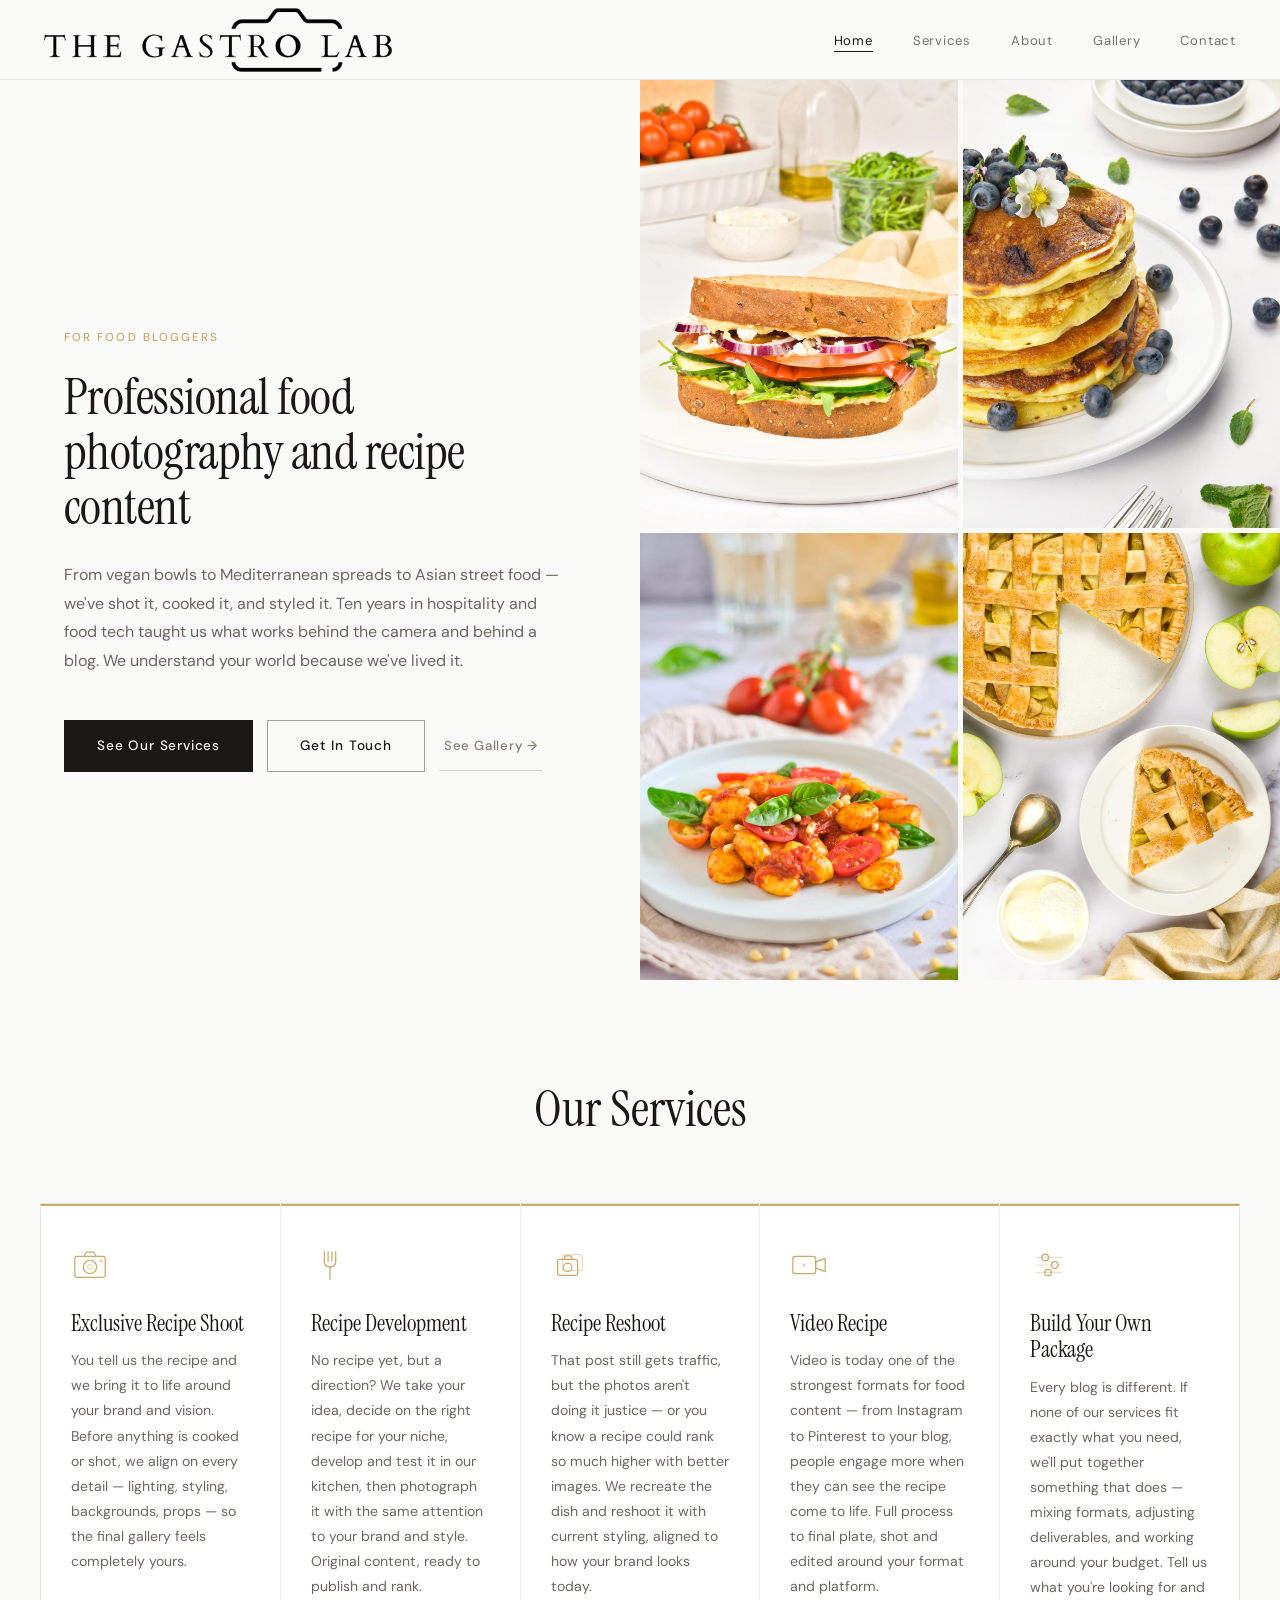
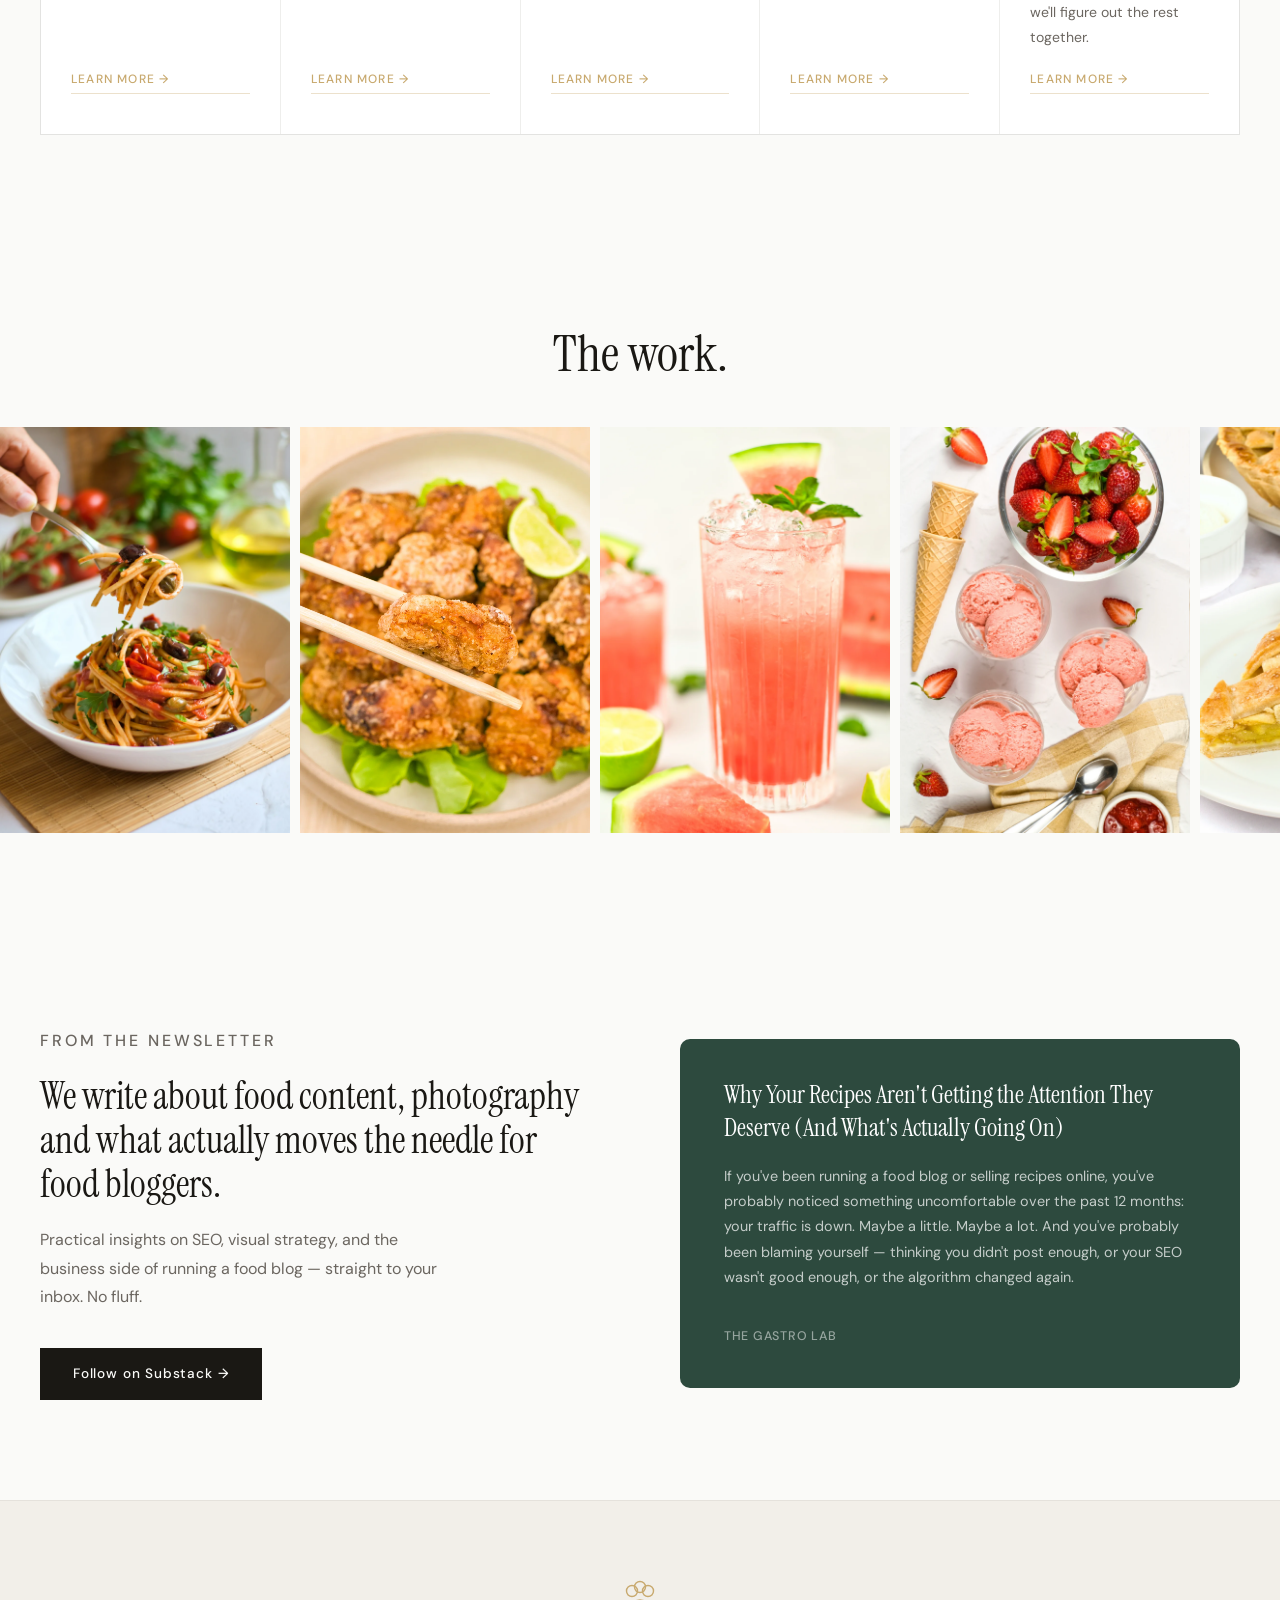
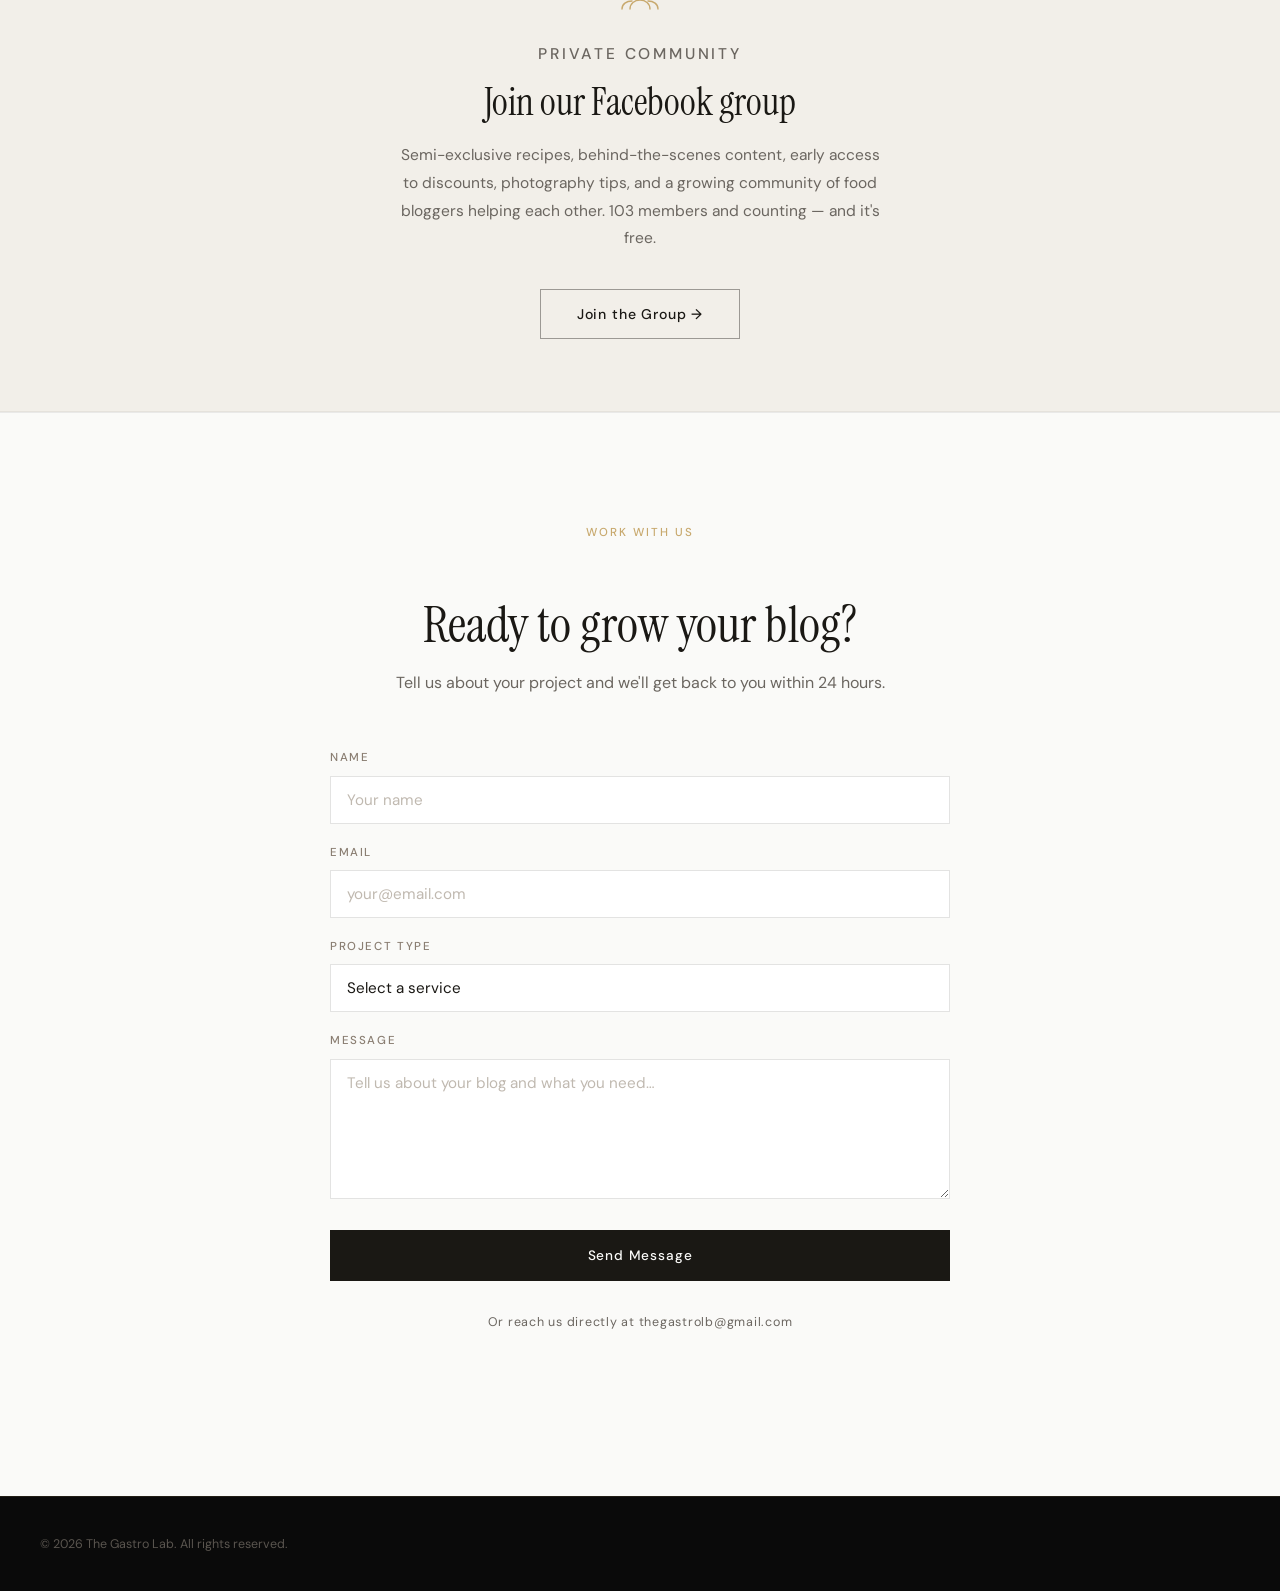
==== index.html @ 2f60ad84 "first deploy" ====
<!DOCTYPE html>
<html lang="en">
<head>
  <meta charset="UTF-8">
  <meta name="viewport" content="width=device-width, initial-scale=1.0">
  <title>The Gastro Lab — Food Photography & Recipe Development for Food Bloggers</title>
  <meta name="description" content="Professional food photography and recipe development studio for food bloggers. We handle the kitchen, the camera, and the content strategy.">
  <link rel="preconnect" href="https://fonts.googleapis.com">
  <link rel="preconnect" href="https://fonts.gstatic.com" crossorigin>
  <link href="https://fonts.googleapis.com/css2?family=Instrument+Serif:ital@0;1&family=DM+Sans:opsz,wght@9..40,300;9..40,400;9..40,500&display=swap" rel="stylesheet">
  <link rel="stylesheet" href="styles.css">
</head>
<body class="page-home">

  <!-- NAV -->
  <nav id="navbar">
    <a href="index.html" class="nav-logo"><img src="images/logo.webp" alt="The Gastro Lab" class="nav-logo-img"></a>
    <ul class="nav-links" id="navLinks">
      <li><a href="index.html" class="active">Home</a></li>
      <li><a href="services.html">Services</a></li>
      <li><a href="about.html">About</a></li>
      <li><a href="gallery.html">Gallery</a></li>
      <li><a href="index.html#contact">Contact</a></li>
    </ul>
    <button class="nav-toggle" id="navToggle" aria-label="Open menu">
      <span></span><span></span><span></span>
    </button>
  </nav>

  <!-- HERO -->
  <section class="hero hero-split">
    <div class="hero-left">
      <div class="hero-left-inner">
        <p class="label hero-label">FOR FOOD BLOGGERS</p>
        <h1 class="hero-headline">Professional food photography and recipe content</h1>
        <p class="hero-subhead">From vegan bowls to Mediterranean spreads to Asian street food — we've shot it, cooked it, and styled it. Ten years in hospitality and food tech taught us what works behind the camera and behind a blog. We understand your world because we've lived it.</p>
        <div class="hero-btns">
          <a href="services.html" class="btn btn-dark">See Our Services</a>
          <a href="#contact" class="btn btn-dark-outline">Get In Touch</a>
          <a href="#portfolioStrip" class="btn btn-text-link">See Gallery →</a>
        </div>
      </div>
    </div>
    <div class="hero-right">
      <div class="hero-img-grid">
        <div class="hero-img-cell" style="--i:0"><img src="images/hero1.webp" alt="Food photography — vegan bowl" loading="eager"></div>
        <div class="hero-img-cell" style="--i:1"><img src="images/hero2.webp" alt="Food photography — Mediterranean spread" loading="eager"></div>
        <div class="hero-img-cell" style="--i:2"><img src="images/hero3.webp" alt="Food photography — Asian street food" loading="eager"></div>
        <div class="hero-img-cell" style="--i:3"><img src="images/hero4.webp" alt="Food photography — recipe content" loading="eager"></div>
      </div>
    </div>
  </section>

  <!-- SERVICES PREVIEW -->
  <section class="services-preview">
    <div class="section-header">
      <h2>Our Services</h2>
    </div>
    <div class="services-grid">

      <!-- Exclusive Recipe Shoot -->
      <div class="svc-card">
        <svg class="svc-icon" viewBox="0 0 40 40" fill="none" xmlns="http://www.w3.org/2000/svg" aria-hidden="true">
          <rect x="4" y="11" width="32" height="22" rx="2.5" stroke="currentColor" stroke-width="1.3"/>
          <circle cx="20" cy="22" r="7" stroke="currentColor" stroke-width="1.3"/>
          <circle cx="20" cy="22" r="2.5" stroke="currentColor" stroke-width="1.1" opacity=".45"/>
          <path d="M13.5 11 L16 6.5 H24 L26.5 11" stroke="currentColor" stroke-width="1.3" stroke-linecap="round" stroke-linejoin="round"/>
          <circle cx="31.5" cy="16" r="1.5" fill="currentColor" opacity=".5"/>
        </svg>
        <h4>Exclusive Recipe Shoot</h4>
        <p>You tell us the recipe and we bring it to life around your brand and vision. Before anything is cooked or shot, we align on every detail — lighting, styling, backgrounds, props — so the final gallery feels completely yours.</p>
        <a href="services.html#exclusive-shoot" class="svc-card-link">Learn More →</a>
      </div>

      <!-- Recipe Development -->
      <div class="svc-card">
        <svg class="svc-icon" viewBox="0 0 40 40" fill="none" xmlns="http://www.w3.org/2000/svg" aria-hidden="true">
          <line x1="20" y1="22" x2="20" y2="35" stroke="currentColor" stroke-width="1.3" stroke-linecap="round"/>
          <line x1="14" y1="6"  x2="14" y2="16" stroke="currentColor" stroke-width="1.3" stroke-linecap="round"/>
          <line x1="18" y1="6"  x2="18" y2="16" stroke="currentColor" stroke-width="1.3" stroke-linecap="round"/>
          <line x1="22" y1="6"  x2="22" y2="16" stroke="currentColor" stroke-width="1.3" stroke-linecap="round"/>
          <line x1="26" y1="6"  x2="26" y2="16" stroke="currentColor" stroke-width="1.3" stroke-linecap="round"/>
          <path d="M14 16 Q14 22 20 22 Q26 22 26 16" stroke="currentColor" stroke-width="1.3" stroke-linecap="round" fill="none"/>
        </svg>
        <h4>Recipe Development</h4>
        <p>No recipe yet, but a direction? We take your idea, decide on the right recipe for your niche, develop and test it in our kitchen, then photograph it with the same attention to your brand and style. Original content, ready to publish and rank.</p>
        <a href="services.html#recipe-development" class="svc-card-link">Learn More →</a>
      </div>

      <!-- Recipe Reshoot -->
      <div class="svc-card">
        <svg class="svc-icon" viewBox="0 0 40 40" fill="none" xmlns="http://www.w3.org/2000/svg" aria-hidden="true">
          <rect x="12" y="9" width="21" height="17" rx="2" stroke="currentColor" stroke-width="1.3" opacity=".38"/>
          <rect x="7"  y="14" width="21" height="17" rx="2" stroke="currentColor" stroke-width="1.3"/>
          <circle cx="17.5" cy="22.5" r="4.5" stroke="currentColor" stroke-width="1.3"/>
          <path d="M13.5 14 L15 10.5 H21 L22.5 14" stroke="currentColor" stroke-width="1.3" stroke-linecap="round" stroke-linejoin="round"/>
        </svg>
        <h4>Recipe Reshoot</h4>
        <p>That post still gets traffic, but the photos aren't doing it justice — or you know a recipe could rank so much higher with better images. We recreate the dish and reshoot it with current styling, aligned to how your brand looks today.</p>
        <a href="services.html#recipe-reshoot" class="svc-card-link">Learn More →</a>
      </div>

      <!-- Video Recipe -->
      <div class="svc-card">
        <svg class="svc-icon" viewBox="0 0 40 40" fill="none" xmlns="http://www.w3.org/2000/svg" aria-hidden="true">
          <rect x="3" y="11" width="24" height="18" rx="2.5" stroke="currentColor" stroke-width="1.3"/>
          <path d="M27 17 L37 13 L37 27 L27 23 Z" stroke="currentColor" stroke-width="1.3" stroke-linecap="round" stroke-linejoin="round"/>
          <path d="M13 18 L13 22 L17.5 20 Z" fill="currentColor" opacity=".45"/>
        </svg>
        <h4>Video Recipe</h4>
        <p>Video is today one of the strongest formats for food content — from Instagram to Pinterest to your blog, people engage more when they can see the recipe come to life. Full process to final plate, shot and edited around your format and platform.</p>
        <a href="services.html#video-recipe" class="svc-card-link">Learn More →</a>
      </div>

      <!-- Build Your Own Package -->
      <div class="svc-card">
        <svg class="svc-icon" viewBox="0 0 40 40" fill="none" xmlns="http://www.w3.org/2000/svg" aria-hidden="true">
          <line x1="7" y1="12" x2="33" y2="12" stroke="currentColor" stroke-width="1.3" stroke-linecap="round" opacity=".35"/>
          <circle cx="16" cy="12" r="3.5" stroke="currentColor" stroke-width="1.3"/>
          <line x1="7" y1="20" x2="33" y2="20" stroke="currentColor" stroke-width="1.3" stroke-linecap="round" opacity=".35"/>
          <circle cx="26" cy="20" r="3.5" stroke="currentColor" stroke-width="1.3"/>
          <line x1="7" y1="28" x2="33" y2="28" stroke="currentColor" stroke-width="1.3" stroke-linecap="round" opacity=".35"/>
          <circle cx="19" cy="28" r="3.5" stroke="currentColor" stroke-width="1.3"/>
        </svg>
        <h4>Build Your Own Package</h4>
        <p>Every blog is different. If none of our services fit exactly what you need, we'll put together something that does — mixing formats, adjusting deliverables, and working around your budget. Tell us what you're looking for and we'll figure out the rest together.</p>
        <a href="services.html#build-your-own" class="svc-card-link">Learn More →</a>
      </div>

    </div>
  </section>

  <!-- PORTFOLIO STRIP -->
  <section class="portfolio-section">
    <div class="section-header">
      <h2>The work.</h2>
    </div>
    <div class="portfolio-strip" id="portfolioStrip">
      <div class="portfolio-item"><img src="images/gallery1.webp"  alt="Food photography" loading="lazy"></div>
      <div class="portfolio-item"><img src="images/gallery2.webp"  alt="Food photography" loading="lazy"></div>
      <div class="portfolio-item"><img src="images/gallery3.webp"  alt="Food photography" loading="lazy"></div>
      <div class="portfolio-item"><img src="images/gallery4.webp"  alt="Food photography" loading="lazy"></div>
      <div class="portfolio-item"><img src="images/gallery5.webp"  alt="Food photography" loading="lazy"></div>
      <div class="portfolio-item"><img src="images/gallery6.webp"  alt="Food photography" loading="lazy"></div>
      <div class="portfolio-item"><img src="images/gallery7.webp"  alt="Food photography" loading="lazy"></div>
      <div class="portfolio-item"><img src="images/gallery8.webp"  alt="Food photography" loading="lazy"></div>
      <div class="portfolio-item"><img src="images/gallery9.webp"  alt="Food photography" loading="lazy"></div>
      <div class="portfolio-item"><img src="images/gallery10.webp" alt="Food photography" loading="lazy"></div>
      <div class="portfolio-item"><img src="images/gallery11.webp" alt="Food photography" loading="lazy"></div>
      <div class="portfolio-item"><img src="images/gallery12.webp" alt="Food photography" loading="lazy"></div>
      <div class="portfolio-item"><img src="images/gallery13.webp" alt="Food photography" loading="lazy"></div>
      <div class="portfolio-item"><img src="images/gallery14.webp" alt="Food photography" loading="lazy"></div>
      <div class="portfolio-item"><img src="images/gallery15.webp" alt="Food photography" loading="lazy"></div>
      <div class="portfolio-item"><img src="images/gallery16.webp" alt="Food photography" loading="lazy"></div>
      <div class="portfolio-item"><img src="images/gallery17.webp" alt="Food photography" loading="lazy"></div>
      <div class="portfolio-item"><img src="images/gallery18.webp" alt="Food photography" loading="lazy"></div>
      <div class="portfolio-item"><img src="images/gallery19.webp" alt="Food photography" loading="lazy"></div>
      <div class="portfolio-item"><img src="images/gallery20.webp" alt="Food photography" loading="lazy"></div>
      <div class="portfolio-item"><img src="images/gallery21.webp" alt="Food photography" loading="lazy"></div>
      <div class="portfolio-item"><img src="images/gallery22.webp" alt="Food photography" loading="lazy"></div>
      <div class="portfolio-item"><img src="images/gallery23.webp" alt="Food photography" loading="lazy"></div>
      <div class="portfolio-item"><img src="images/gallery24.webp" alt="Food photography" loading="lazy"></div>
      <div class="portfolio-item"><img src="images/gallery25.webp" alt="Food photography" loading="lazy"></div>
      <div class="portfolio-item"><img src="images/gallery26.webp" alt="Food photography" loading="lazy"></div>
    </div>
  </section>

  <!-- SUBSTACK -->
  <section class="substack-section">
    <div class="substack-inner">
      <div class="substack-text">
        <p class="label">From The Newsletter</p>
        <h2>We write about food content, photography and what actually moves the needle for food bloggers.</h2>
        <p>Practical insights on SEO, visual strategy, and the business side of running a food blog — straight to your inbox. No fluff.</p>
        <a href="https://substack.com/@thegastrolab" target="_blank" rel="noopener" class="btn btn-dark">Follow on Substack →</a>
      </div>
      <a href="https://substack.com/@thegastrolab" target="_blank" rel="noopener" class="substack-card" aria-label="Read our latest post on Substack">
        <p class="substack-card-title">Why Your Recipes Aren't Getting the Attention They Deserve (And What's Actually Going On)</p>
        <p class="substack-card-excerpt">If you've been running a food blog or selling recipes online, you've probably noticed something uncomfortable over the past 12 months: your traffic is down. Maybe a little. Maybe a lot. And you've probably been blaming yourself — thinking you didn't post enough, or your SEO wasn't good enough, or the algorithm changed again.</p>
        <span class="substack-card-byline">The Gastro Lab</span>
      </a>
    </div>
  </section>

  <!-- COMMUNITY -->
  <section class="community-section">
    <div class="community-inner">
      <div class="community-icon" aria-hidden="true">
        <svg viewBox="0 0 48 48" fill="none" xmlns="http://www.w3.org/2000/svg">
          <circle cx="16" cy="18" r="5.5" stroke="currentColor" stroke-width="1.4"/>
          <circle cx="32" cy="18" r="5.5" stroke="currentColor" stroke-width="1.4"/>
          <circle cx="24" cy="14" r="5.5" stroke="currentColor" stroke-width="1.4"/>
          <path d="M6 36c0-5 4.5-8 10-8" stroke="currentColor" stroke-width="1.4" stroke-linecap="round"/>
          <path d="M42 36c0-5-4.5-8-10-8" stroke="currentColor" stroke-width="1.4" stroke-linecap="round"/>
          <path d="M14 36c0-5.5 4.5-9 10-9s10 3.5 10 9" stroke="currentColor" stroke-width="1.4" stroke-linecap="round"/>
        </svg>
      </div>
      <p class="label">Private Community</p>
      <h2>Join our Facebook group</h2>
      <p>Semi-exclusive recipes, behind-the-scenes content, early access to discounts, photography tips, and a growing community of food bloggers helping each other. 103 members and counting — and it's free.</p>
      <a href="https://www.facebook.com/groups/gastrolb" target="_blank" rel="noopener" class="btn btn-dark-outline community-btn">Join the Group →</a>
    </div>
  </section>

  <!-- CONTACT -->
  <section class="contact-section" id="contact">
    <div class="contact-wrap">
      <p class="label">Work With Us</p>
      <h2>Ready to grow your blog?</h2>
      <p>Tell us about your project and we'll get back to you within 24&nbsp;hours.</p>
      <form class="contact-form" action="https://formspree.io/f/xaqaddej" method="POST">
        <div class="form-row">
          <label for="name">Name</label>
          <input type="text" id="name" name="name" placeholder="Your name" required>
        </div>
        <div class="form-row">
          <label for="email">Email</label>
          <input type="email" id="email" name="email" placeholder="your@email.com" required>
        </div>
        <div class="form-row">
          <label for="project">Project Type</label>
          <select id="project" name="project_type" required>
            <option value="" disabled selected>Select a service</option>
            <option value="exclusive-shoot">Exclusive Recipe Shoot</option>
            <option value="recipe-development">Recipe Development</option>
            <option value="reshoot">Recipe Reshoot</option>
            <option value="video-recipe">Video Recipe</option>
            <option value="build-your-own">Build Your Own Package</option>
          </select>
        </div>
        <div class="form-row">
          <label for="message">Message</label>
          <textarea id="message" name="message" placeholder="Tell us about your blog and what you need…" required></textarea>
        </div>
        <button type="submit" class="btn btn-gold btn-submit">Send Message</button>
      </form>
      <p class="contact-email">Or reach us directly at thegastrolb@gmail.com</p>
    </div>
  </section>

  <!-- FOOTER -->
  <footer>
    <div class="footer-inner">
      <p class="footer-copy">© 2026 The Gastro Lab. All rights reserved.</p>
    </div>
  </footer>

  <script src="main.js"></script>
</body>
</html>
---- styles.css ----
/* ============================================
   THE GASTRO LAB — STYLESHEET
   ============================================ */

/* — VARIABLES — */
:root {
  --bg-primary:   #0a0a0a;
  --bg-secondary: #111111;
  --bg-card:      #161616;
  --bg-card-h:    #1c1c1c;
  --text:         #f5f0e8;
  --text-muted:   #9a9485;
  --text-dim:     #5a554f;
  --gold:         #C8A96E;
  --gold-light:   #d4b87a;
  --gold-glow:    rgba(200,169,110,0.25);
  --border:       rgba(200,169,110,0.12);
  --border-mid:   rgba(200,169,110,0.3);
  --overlay:      rgba(10,10,10,0.62);
  --max-w:        1200px;
  --ease:         0.28s ease;
  --ease-slow:    0.55s ease;
}

/* — RESET — */
*,*::before,*::after { box-sizing: border-box; margin: 0; padding: 0; }
html { scroll-behavior: smooth; font-size: 16px; }
body {
  background: var(--bg-primary);
  color: var(--text);
  font-family: 'DM Sans', sans-serif;
  line-height: 1.6;
  -webkit-font-smoothing: antialiased;
  overflow-x: hidden;
}
img { display: block; max-width: 100%; }
a { color: inherit; text-decoration: none; }
ul { list-style: none; }
button { font-family: inherit; cursor: pointer; border: none; background: none; }

/* — TYPOGRAPHY — */
h1,h2,h3,h4 { font-family: 'Instrument Serif', serif; font-weight: 400; line-height: 1.15; }
h1 { font-size: clamp(2.6rem, 6vw, 5.2rem); }
h2 { font-size: clamp(2rem,   4vw, 3.6rem); }
h3 { font-size: clamp(1.5rem, 2.8vw, 2.2rem); }
h4 { font-size: clamp(1.15rem,1.8vw, 1.45rem); }
p  { color: var(--text-muted); line-height: 1.78; }

.label {
  font-family: 'DM Sans', sans-serif;
  font-size: 0.72rem;
  font-weight: 500;
  letter-spacing: 0.18em;
  text-transform: uppercase;
  color: var(--gold);
}

/* — LAYOUT — */
.container { max-width: var(--max-w); margin: 0 auto; padding: 0 28px; }
section { position: relative; }

/* — NAVIGATION — */
nav {
  position: sticky;
  top: 0;
  z-index: 200;
  padding: 0 44px;
  height: 80px;
  display: flex;
  align-items: center;
  justify-content: space-between;
  background: var(--bg-primary);
  border-bottom: 1px solid var(--border);
  transition: background var(--ease), box-shadow var(--ease);
}
nav.scrolled {
  box-shadow: 0 2px 24px rgba(0,0,0,0.18);
}

/* Light nav on homepage */
body.page-home nav {
  background: #fafaf8;
  border-bottom-color: rgba(26,24,20,0.07);
}
body.page-home nav.scrolled {
  box-shadow: 0 2px 16px rgba(26,24,20,0.07);
}

.nav-logo { z-index: 201; display: flex; align-items: center; }
.nav-logo-img {
  height: 64px;
  width: auto;
  display: block;
  filter: brightness(0) invert(1);
  transition: opacity var(--ease);
}
.nav-logo:hover .nav-logo-img { opacity: 0.75; }

/* Homepage: logo is dark (black) on light background */
body.page-home .nav-logo-img { filter: brightness(0); }

.nav-links {
  display: flex;
  align-items: center;
  gap: 40px;
}
.nav-links a {
  font-size: 0.82rem;
  font-weight: 400;
  letter-spacing: 0.06em;
  color: rgba(245,240,232,0.75);
  transition: color var(--ease);
  position: relative;
}
.nav-links a::after {
  content: '';
  position: absolute;
  bottom: -3px; left: 0;
  width: 0; height: 1px;
  background: var(--gold);
  transition: width var(--ease);
}
.nav-links a:hover,
.nav-links a.active { color: var(--text); }
.nav-links a:hover::after,
.nav-links a.active::after { width: 100%; }

/* Homepage nav links — dark text */
body.page-home .nav-links a          { color: rgba(26,24,20,0.6); }
body.page-home .nav-links a:hover,
body.page-home .nav-links a.active   { color: #1a1814; }
body.page-home .nav-links a::after   { background: #1a1814; }
body.page-home .nav-toggle span      { background: #1a1814; }

.nav-toggle {
  display: none;
  flex-direction: column;
  gap: 5px;
  z-index: 201;
  padding: 4px;
}
.nav-toggle span {
  display: block;
  width: 22px; height: 1.5px;
  background: var(--text);
  transition: var(--ease);
  transform-origin: center;
}
.nav-toggle.open span:nth-child(1) { transform: translateY(6.5px) rotate(45deg); }
.nav-toggle.open span:nth-child(2) { opacity: 0; transform: scaleX(0); }
.nav-toggle.open span:nth-child(3) { transform: translateY(-6.5px) rotate(-45deg); }

/* — BUTTONS — */
.btn {
  display: inline-block;
  padding: 14px 34px;
  font-family: 'DM Sans', sans-serif;
  font-size: 0.85rem;
  font-weight: 500;
  letter-spacing: 0.06em;
  border: 1px solid transparent;
  transition: all var(--ease);
  cursor: pointer;
  white-space: nowrap;
}
.btn-gold {
  background: var(--gold);
  color: var(--bg-primary);
  border-color: var(--gold);
}
.btn-gold:hover {
  background: var(--gold-light);
  border-color: var(--gold-light);
  box-shadow: 0 0 28px var(--gold-glow);
}
.btn-outline {
  background: transparent;
  color: var(--text);
  border-color: rgba(245,240,232,0.35);
}
.btn-outline:hover {
  border-color: var(--gold);
  color: var(--gold);
  box-shadow: 0 0 28px var(--gold-glow);
}

/* — FOOTER — */
footer {
  background: var(--bg-primary);
  border-top: 1px solid var(--border);
  padding: 36px 28px;
}
.footer-inner {
  max-width: var(--max-w);
  margin: 0 auto;
  display: flex;
  align-items: center;
  justify-content: space-between;
  flex-wrap: wrap;
  gap: 12px;
}
.footer-copy { font-size: 0.78rem; color: var(--text-dim); }
.footer-ig {
  font-size: 0.78rem;
  color: var(--text-muted);
  letter-spacing: 0.04em;
  transition: color var(--ease);
}
.footer-ig:hover { color: var(--gold); }

/* — HERO — */
.hero {
  height: 100vh;
  min-height: 620px;
  display: flex;
  align-items: center;
  justify-content: center;
  text-align: center;
  overflow: hidden;
}
.hero--short  { height: 62vh; min-height: 420px; }
.hero--medium { height: 74vh; min-height: 520px; }

.hero-bg {
  position: absolute;
  inset: 0;
  background: #1a1410 center/cover no-repeat;
  z-index: 0;
}
.hero-overlay {
  position: absolute;
  inset: 0;
  background: linear-gradient(
    180deg,
    rgba(10,10,10,0.38) 0%,
    rgba(10,10,10,0.58) 50%,
    rgba(10,10,10,0.82) 100%
  );
  z-index: 1;
}
/* Subtle film grain */
.hero-overlay::after {
  content: '';
  position: absolute;
  inset: 0;
  background-image: url("data:image/svg+xml,%3Csvg viewBox='0 0 256 256' xmlns='http://www.w3.org/2000/svg'%3E%3Cfilter id='n'%3E%3CfeTurbulence type='fractalNoise' baseFrequency='0.9' numOctaves='4' stitchTiles='stitch'/%3E%3C/filter%3E%3Crect width='100%25' height='100%25' filter='url(%23n)' opacity='0.04'/%3E%3C/svg%3E");
  background-size: 200px;
  opacity: 0.35;
  pointer-events: none;
}
.hero-content {
  position: relative;
  z-index: 2;
  max-width: 820px;
  padding: 0 28px;
}
.hero-content .label { margin-bottom: 22px; }
.hero-content h1 { color: var(--text); margin-bottom: 22px; }
.hero-subhead {
  font-size: clamp(1rem, 2.2vw, 1.18rem);
  color: rgba(245,240,232,0.72);
  max-width: 560px;
  margin: 0 auto 44px;
  line-height: 1.72;
}
.hero-btns {
  display: flex;
  gap: 16px;
  justify-content: center;
  flex-wrap: wrap;
}

/* Hero animations */
@keyframes fadeUp {
  from { opacity: 0; transform: translateY(22px); }
  to   { opacity: 1; transform: translateY(0); }
}
.hero-content .label   { animation: fadeUp 0.75s ease both; }
.hero-content h1       { animation: fadeUp 0.75s ease 0.14s both; }
.hero-subhead          { animation: fadeUp 0.75s ease 0.28s both; }
.hero-btns             { animation: fadeUp 0.75s ease 0.42s both; }

/* — HERO SPLIT (homepage) — */
.hero-split {
  display: grid;
  grid-template-columns: 1fr 1fr;
  background: #fafaf8;
  height: 100vh;
  min-height: 660px;
  text-align: left;
  align-items: stretch;
}

/* Override base hero flex centering for split layout */
.hero-split .hero-left {
  display: flex;
  align-items: center;
  padding: 120px 56px 80px 64px;
  position: relative;
}

.hero-left-inner {
  max-width: 500px;
}

.hero-split .hero-label {
  color: var(--gold);
  margin-bottom: 20px;
  animation: fadeUp 0.7s ease both;
}

.hero-split .hero-headline {
  color: #1a1814;
  font-size: clamp(2.2rem, 4vw, 4rem);
  line-height: 1.08;
  letter-spacing: -0.01em;
  margin-bottom: 26px;
  animation: fadeUp 0.7s ease 0.12s both;
}

.hero-split .hero-subhead {
  font-size: clamp(0.875rem, 1.4vw, 1rem);
  color: #6b6660;
  max-width: unset;
  margin: 0 0 44px;
  line-height: 1.8;
  animation: fadeUp 0.7s ease 0.24s both;
}

.hero-split .hero-btns {
  justify-content: flex-start;
  align-items: center;
  gap: 14px;
  animation: fadeUp 0.7s ease 0.36s both;
}

/* Buttons for light hero */
.btn-dark {
  background: #1a1814;
  color: #fafaf8;
  border: 1px solid #1a1814;
  padding: 14px 32px;
  font-family: 'DM Sans', sans-serif;
  font-size: 0.85rem;
  font-weight: 500;
  letter-spacing: 0.06em;
  display: inline-block;
  transition: background var(--ease), border-color var(--ease), box-shadow var(--ease);
  white-space: nowrap;
}
.btn-dark:hover {
  background: #2e2a25;
  border-color: #2e2a25;
  box-shadow: 0 6px 24px rgba(26,24,20,0.18);
}

.btn-dark-outline {
  background: transparent;
  color: #1a1814;
  border: 1px solid rgba(26,24,20,0.4);
  padding: 14px 32px;
  font-family: 'DM Sans', sans-serif;
  font-size: 0.85rem;
  font-weight: 500;
  letter-spacing: 0.06em;
  display: inline-block;
  transition: border-color var(--ease), color var(--ease);
  white-space: nowrap;
}
.btn-dark-outline:hover {
  border-color: #1a1814;
  color: #1a1814;
}

.btn-text-link {
  font-family: 'DM Sans', sans-serif;
  font-size: 0.82rem;
  font-weight: 500;
  letter-spacing: 0.06em;
  color: #8a7e72;
  padding: 14px 4px;
  border-bottom: 1px solid rgba(138,126,114,0.35);
  display: inline-block;
  transition: color var(--ease), border-color var(--ease);
  white-space: nowrap;
}
.btn-text-link:hover {
  color: #1a1814;
  border-color: #1a1814;
}

/* Image grid — right side */
.hero-right {
  position: relative;
  overflow: hidden;
  height: 100%;
}

.hero-img-grid {
  display: grid;
  grid-template-columns: 1fr 1fr;
  grid-template-rows: 1fr 1fr;
  gap: 5px;
  height: 100%;
  width: 100%;
  background: #fafaf8;
}

.hero-img-cell {
  overflow: hidden;
  background: #ede9e3;
  animation: heroImgIn 0.9s ease calc(0.1s + var(--i) * 0.1s) both;
}

.hero-img-cell img {
  width: 100%;
  height: 100%;
  object-fit: cover;
  transition: transform 0.8s cubic-bezier(0.25, 0.46, 0.45, 0.94);
  display: block;
}
.hero-img-cell:hover img { transform: scale(1.04); }

@keyframes heroImgIn {
  from { opacity: 0; transform: scale(1.04); }
  to   { opacity: 1; transform: scale(1); }
}

/* Nav on light hero — keep text readable */

/* — SECTION HEADER — */
.section-header {
  text-align: center;
  margin-bottom: 64px;
}
.section-header .label { margin-bottom: 14px; }
.section-header h2 { color: var(--text); }

/* — SERVICES PREVIEW (index) — */
.services-preview {
  padding: 100px 28px;
  background: var(--bg-secondary);
}
.services-grid {
  max-width: var(--max-w);
  margin: 0 auto;
  display: grid;
  grid-template-columns: repeat(4, 1fr);
  gap: 1px;
  background: var(--border);
  border: 1px solid var(--border);
}
.svc-card {
  background: var(--bg-card);
  padding: 40px 30px;
  border-top: 2px solid var(--gold);
  display: flex;
  flex-direction: column;
  transition: background var(--ease), box-shadow var(--ease);
}
.svc-card:hover {
  background: var(--bg-card-h);
  box-shadow: inset 0 0 40px rgba(200,169,110,0.04), 0 0 40px rgba(200,169,110,0.06);
}
.svc-icon { width: 38px; height: 38px; color: var(--gold); margin-bottom: 26px; flex-shrink: 0; }
.svc-card h4 { color: var(--text); margin-bottom: 12px; }
.svc-card p  { font-size: 0.88rem; flex-grow: 1; margin-bottom: 20px; }
.svc-card-link {
  display: inline-block;
  font-size: 0.75rem;
  font-weight: 500;
  letter-spacing: 0.1em;
  text-transform: uppercase;
  color: var(--gold);
  border-bottom: 1px solid rgba(200,169,110,0.35);
  padding-bottom: 3px;
  margin-top: auto;
  transition: border-color var(--ease), letter-spacing var(--ease);
}
.svc-card-link:hover {
  border-color: var(--gold);
  letter-spacing: 0.16em;
}
body.page-home .svc-card-link { color: var(--gold); border-bottom-color: rgba(200,169,110,0.35); }
.svc-price {
  font-size: 0.72rem;
  font-weight: 600;
  letter-spacing: 0.12em;
  text-transform: uppercase;
  color: var(--gold);
  border-top: 1px solid var(--border);
  padding-top: 20px;
  margin-top: auto;
}

/* — PORTFOLIO STRIP — */
.portfolio-section {
  padding: 90px 0;
  background: var(--bg-primary);
}
.portfolio-section .section-header { padding: 0 28px; margin-bottom: 44px; }
.portfolio-strip {
  display: flex;
  gap: 10px;
  overflow-x: auto;
  scroll-snap-type: x mandatory;
  scrollbar-width: none;
  -ms-overflow-style: none;
  padding: 0 28px 4px;
  cursor: grab;
  touch-action: pan-x;
  -webkit-overflow-scrolling: touch;
}
.portfolio-strip::-webkit-scrollbar { display: none; }
.portfolio-strip.dragging { cursor: grabbing; user-select: none; }
.portfolio-item {
  flex: 0 0 auto;
  width: 290px;
  height: 406px;
  scroll-snap-align: start;
  overflow: hidden;
  background: var(--bg-card);
}
.portfolio-item img {
  width: 100%; height: 100%;
  object-fit: cover;
  transition: transform var(--ease-slow);
}
.portfolio-item:hover img { transform: scale(1.05); }

/* — BLOG / SUBSTACK SECTION — */
.blog-section {
  padding: 100px 28px;
  background: var(--bg-secondary);
}
.blog-grid {
  max-width: var(--max-w);
  margin: 0 auto;
  display: grid;
  grid-template-columns: repeat(3,1fr);
  gap: 24px;
}
.blog-card {
  background: var(--bg-card);
  border: 1px solid var(--border);
  overflow: hidden;
  transition: border-color var(--ease), box-shadow var(--ease), transform var(--ease);
}
.blog-card:hover {
  border-color: var(--border-mid);
  box-shadow: 0 12px 40px rgba(0,0,0,0.4);
  transform: translateY(-5px);
}
.blog-img {
  height: 210px;
  overflow: hidden;
  background: var(--bg-card);
}
.blog-img img { width: 100%; height: 100%; object-fit: cover; transition: transform var(--ease-slow); }
.blog-card:hover .blog-img img { transform: scale(1.05); }
.blog-body { padding: 26px; }
.blog-body .label { margin-bottom: 10px; }
.blog-body h4 { color: var(--text); margin-bottom: 12px; line-height: 1.4; }
.blog-body p  { font-size: 0.875rem; margin-bottom: 22px; }
.read-more {
  font-size: 0.82rem;
  font-weight: 500;
  color: var(--gold);
  letter-spacing: 0.04em;
  transition: letter-spacing var(--ease);
}
.read-more:hover { letter-spacing: 0.1em; }

/* — CONTACT SECTION — */
.contact-section {
  padding: 110px 28px;
  background: var(--bg-primary);
  border-top: 1px solid var(--border);
}
.contact-wrap {
  max-width: 620px;
  margin: 0 auto;
  text-align: center;
}
.contact-wrap h2  { color: var(--text); margin-bottom: 14px; }
.contact-wrap > p { margin-bottom: 52px; }
.contact-form { text-align: left; }
.form-row { margin-bottom: 20px; }
.form-row label {
  display: block;
  font-size: 0.72rem;
  font-weight: 500;
  letter-spacing: 0.14em;
  text-transform: uppercase;
  color: var(--text-muted);
  margin-bottom: 8px;
}
.form-row input,
.form-row select,
.form-row textarea {
  width: 100%;
  background: var(--bg-card);
  border: 1px solid var(--border);
  color: var(--text);
  font-family: 'DM Sans', sans-serif;
  font-size: 0.95rem;
  padding: 13px 16px;
  outline: none;
  -webkit-appearance: none;
  transition: border-color var(--ease), box-shadow var(--ease);
}
.form-row input::placeholder,
.form-row textarea::placeholder { color: var(--text-dim); }
.form-row input:focus,
.form-row select:focus,
.form-row textarea:focus {
  border-color: var(--gold);
  box-shadow: 0 0 0 3px var(--gold-glow);
}
.form-row select {
  cursor: pointer;
  background-image: url("data:image/svg+xml,%3Csvg xmlns='http://www.w3.org/2000/svg' width='12' height='7' viewBox='0 0 12 7'%3E%3Cpath d='M1 1l5 5 5-5' stroke='%23C8A96E' stroke-width='1.5' fill='none' stroke-linecap='round' stroke-linejoin='round'/%3E%3C/svg%3E");
  background-repeat: no-repeat;
  background-position: right 16px center;
  padding-right: 44px;
}
.form-row select option { background: var(--bg-card); }
.form-row textarea { resize: vertical; min-height: 140px; }
.btn-submit { width: 100%; padding: 16px; margin-top: 4px; }
.contact-email {
  margin-top: 30px;
  font-size: 0.78rem;
  color: var(--text-dim);
  letter-spacing: 0.06em;
}

/* — ABOUT INTRO — */
.about-intro {
  padding: 110px 28px;
  background: var(--bg-primary);
}
.about-grid {
  max-width: var(--max-w);
  margin: 0 auto;
  display: grid;
  grid-template-columns: 1fr 1fr;
  gap: 88px;
  align-items: center;
}
.about-img-wrap { position: relative; }
.about-img-wrap img { width: 100%; aspect-ratio: 3/4; object-fit: cover; }
.about-img-wrap::after {
  content: '';
  position: absolute;
  bottom: -18px; right: -18px;
  width: 70%; height: 70%;
  border: 1px solid var(--border);
  z-index: -1;
  pointer-events: none;
}
.about-text .label { margin-bottom: 14px; }
.about-text h3  { color: var(--text); margin-bottom: 24px; }
.about-text p   { font-size: 1.04rem; line-height: 1.82; }

/* — EXPERIENCE SECTION (about) — */
.experience-section {
  padding: 100px 28px;
  background: var(--bg-secondary);
}
.exp-grid {
  max-width: var(--max-w);
  margin: 0 auto;
  display: grid;
  grid-template-columns: repeat(3,1fr);
  gap: 32px;
}
.exp-item {
  padding: 44px 36px;
  border: 1px solid var(--border);
  transition: border-color var(--ease), box-shadow var(--ease);
}
.exp-item:hover {
  border-color: var(--border-mid);
  box-shadow: 0 0 40px rgba(200,169,110,0.06);
}
.exp-num {
  font-family: 'Instrument Serif', serif;
  font-size: 3.2rem;
  color: var(--gold);
  opacity: 0.75;
  line-height: 1;
  margin-bottom: 18px;
}
.exp-item h4 { color: var(--text); margin-bottom: 12px; }

/* — SERVICES PAGE: service sections — */
.service-section {
  padding: 100px 0;
  border-bottom: 1px solid var(--border);
  background: var(--bg-primary);
}
.service-section:nth-child(even) { background: var(--bg-secondary); }
.service-layout {
  max-width: var(--max-w);
  margin: 0 auto;
  padding: 0 28px;
  display: grid;
  grid-template-columns: 1fr 1fr;
  gap: 88px;
  align-items: center;
}
.service-layout--rev .svc-img  { order: 2; }
.service-layout--rev .svc-text { order: 1; }

.svc-img {
  overflow: hidden;
  background: var(--bg-card);
}
.svc-img img {
  width: 100%;
  aspect-ratio: 4/5;
  object-fit: cover;
  transition: transform var(--ease-slow);
}
.svc-img:hover img { transform: scale(1.03); }

.svc-badge {
  display: inline-block;
  font-size: 0.68rem;
  font-weight: 600;
  letter-spacing: 0.16em;
  text-transform: uppercase;
  color: var(--bg-primary);
  background: var(--gold);
  padding: 5px 12px;
  margin-bottom: 16px;
}
.svc-text .label { margin-bottom: 8px; }
.svc-text h3  { color: var(--text); margin-bottom: 22px; }
.svc-text > p { font-size: 1.04rem; line-height: 1.82; margin-bottom: 36px; }
.svc-includes-label {
  font-size: 0.72rem;
  font-weight: 500;
  letter-spacing: 0.14em;
  text-transform: uppercase;
  color: var(--text-muted);
  margin-bottom: 12px;
}
body.page-services .svc-includes-label { color: #8a7e72; }
.svc-includes { margin-bottom: 36px; }
.svc-includes li {
  font-size: 0.875rem;
  color: var(--text-muted);
  padding: 9px 0;
  border-bottom: 1px solid rgba(200,169,110,0.07);
  display: flex;
  align-items: center;
  gap: 12px;
}
.svc-includes li::before {
  content: '';
  width: 18px; height: 1px;
  background: var(--gold);
  flex-shrink: 0;
}
.svc-price-tag {
  font-size: 0.82rem;
  font-weight: 600;
  letter-spacing: 0.14em;
  text-transform: uppercase;
  color: var(--gold);
  padding: 20px 0;
  border-top: 1px solid var(--border);
  border-bottom: 1px solid var(--border);
}

/* ============================================
   SERVICES PAGE LIGHT THEME (body.page-services)
   ============================================ */
body.page-services { background: #fafaf8; }

body.page-services .svc-intro-section,
body.page-services .service-section,
body.page-services .how-section { background: #fafaf8; }

body.page-services .service-section:nth-child(even) { background: #f2efe9; }

/* Intro text */
body.page-services .svc-intro-lead  { color: #1a1814; }
body.page-services .svc-intro-sub   { color: #6b6660; }

/* Service layout text */
body.page-services .svc-text .label { color: var(--gold); }
body.page-services .svc-text h3     { color: #1a1814; }
body.page-services .svc-text > p    { color: #6b6660; }
body.page-services .svc-includes li { color: #6b6660; border-bottom-color: rgba(26,24,20,0.06); }
body.page-services .svc-includes li::before { background: var(--gold); }
body.page-services .svc-best-for    { color: #6b6660; }
body.page-services .svc-best-for strong { color: #1a1814; }
body.page-services .svc-badge       { background: var(--gold); color: #1a1814; }

/* How it works */
body.page-services .section-header h2  { color: #1a1814; }
body.page-services .section-header .label { color: var(--gold); }
body.page-services .how-grid           { background: rgba(26,24,20,0.05); border-color: rgba(26,24,20,0.05); }
body.page-services .how-step           { background: #ffffff; }
body.page-services .how-num            { color: var(--gold); opacity: 0.5; }
body.page-services .how-step h4        { color: #1a1814; }
body.page-services .how-step p         { color: #6b6660; }

/* CTA - keep dark for contrast */
body.page-services .cta-section { background: #1a1814; border-top-color: transparent; }
body.page-services .cta-section .label { color: var(--gold); }
body.page-services .cta-section h2  { color: #fafaf8; }
body.page-services .cta-body        { color: rgba(250,250,248,0.65); margin-bottom: 44px; }
.cta-btns { display: flex; gap: 16px; justify-content: center; flex-wrap: wrap; }
.cta-body { font-size: 1.05rem; line-height: 1.75; max-width: 480px; margin: 0 auto 44px; }

/* — SERVICES PAGE INTRO — */
.svc-intro-section {
  padding: 56px 28px 48px;
  background: var(--bg-primary);
  border-bottom: 1px solid var(--border);
}
.svc-intro-inner {
  max-width: 760px;
  margin: 0 auto;
  text-align: center;
}
.svc-intro-lead {
  font-family: 'Instrument Serif', serif;
  font-size: clamp(1.25rem, 2.2vw, 1.7rem);
  color: var(--text);
  line-height: 1.5;
  margin-bottom: 20px;
}
.svc-intro-sub {
  font-size: 1rem;
  color: var(--text-muted);
  line-height: 1.75;
}

/* Best for line */
.svc-best-for {
  font-size: 0.875rem;
  color: var(--text-muted);
  border-left: 2px solid var(--gold);
  padding-left: 14px;
  margin-bottom: 32px;
  line-height: 1.6;
}
.svc-best-for strong { color: var(--text); font-weight: 500; }

/* Remove price tags on services page */
.svc-price-tag { display: none; }

/* — HOW IT WORKS — */
.how-section {
  padding: 100px 28px;
  background: var(--bg-secondary);
}
.how-grid {
  max-width: var(--max-w);
  margin: 60px auto 0;
  display: grid;
  grid-template-columns: repeat(4,1fr);
  gap: 1px;
  background: var(--border);
  border: 1px solid var(--border);
}
.how-step {
  background: var(--bg-card);
  padding: 44px 32px;
}
.how-num {
  font-family: 'Instrument Serif', serif;
  font-size: 4.5rem;
  color: var(--gold);
  opacity: 0.22;
  line-height: 1;
  margin-bottom: 24px;
}
.how-step h4 { color: var(--text); font-size: 1.1rem; margin-bottom: 12px; }
.how-step p  { font-size: 0.875rem; }

/* — CTA SECTION — */
.cta-section {
  padding: 130px 28px;
  background: var(--bg-primary);
  border-top: 1px solid var(--border);
  text-align: center;
}
.cta-section h2 { color: var(--text); margin-bottom: 44px; }

/* — SUBSTACK SECTION — */
.substack-section {
  padding: 100px 28px;
  background: #fafaf8;
}
.substack-inner {
  max-width: var(--max-w);
  margin: 0 auto;
  display: grid;
  grid-template-columns: 1fr 1fr;
  gap: 80px;
  align-items: center;
}
.substack-text .label { margin-bottom: 18px; }
.substack-text h2 {
  color: #1a1814;
  font-size: clamp(1.7rem, 3vw, 2.8rem);
  margin-bottom: 20px;
  line-height: 1.15;
}
.substack-text > p {
  color: #6b6660;
  font-size: 1rem;
  margin-bottom: 36px;
  max-width: 400px;
}

/* Substack post card — matches the dark green aesthetic */
.substack-card {
  display: block;
  background: #2d4a3e;
  border-radius: 10px;
  padding: 40px 44px;
  text-decoration: none;
  transition: transform 0.28s ease, box-shadow 0.28s ease;
}
.substack-card:hover {
  transform: translateY(-4px);
  box-shadow: 0 20px 60px rgba(45,74,62,0.22);
}
.substack-card-title {
  font-family: 'Instrument Serif', serif;
  font-size: clamp(1.2rem, 2vw, 1.55rem);
  color: #ffffff;
  line-height: 1.3;
  margin-bottom: 20px;
}
.substack-card-excerpt {
  font-size: 0.9rem;
  color: rgba(255,255,255,0.72);
  line-height: 1.75;
  margin-bottom: 32px;
}
.substack-card-byline {
  font-size: 0.78rem;
  font-weight: 500;
  letter-spacing: 0.06em;
  color: rgba(255,255,255,0.5);
  text-transform: uppercase;
}

/* — COMMUNITY SECTION — */
.community-section {
  padding: 72px 28px;
  background: #f2efe9;
  border-top: 1px solid rgba(26,24,20,0.06);
  border-bottom: 1px solid rgba(26,24,20,0.06);
  text-align: center;
}
.community-inner {
  max-width: 580px;
  margin: 0 auto;
  display: flex;
  flex-direction: column;
  align-items: center;
  gap: 0;
}
.community-icon {
  width: 48px;
  height: 48px;
  color: var(--gold);
  margin-bottom: 20px;
}
.community-section .label { margin-bottom: 12px; }
.community-section h2 {
  color: #1a1814;
  font-size: clamp(1.6rem, 3vw, 2.4rem);
  margin-bottom: 18px;
}
.community-section p {
  color: #6b6660;
  font-size: 0.97rem;
  line-height: 1.78;
  max-width: 480px;
  margin-bottom: 36px;
}
.community-btn {
  font-size: 0.88rem;
  padding: 13px 36px;
}

/* ============================================
   HOMEPAGE LIGHT THEME  (body.page-home)
   ============================================ */

body.page-home .services-preview,
body.page-home .portfolio-section,
body.page-home .blog-section { background: #fafaf8; }

body.page-home .contact-section {
  background: #fafaf8;
  border-top-color: rgba(26,24,20,0.07);
}

/* Section headers */
body.page-home .section-header h2    { color: #1a1814; }
body.page-home .section-header .label { color: var(--gold); }

/* Services — 5 columns, white cards */
body.page-home .services-grid {
  grid-template-columns: repeat(5, 1fr);
  background: rgba(26,24,20,0.05);
  border-color: rgba(26,24,20,0.05);
}
body.page-home .svc-card {
  background: #ffffff;
  border-top: 2px solid var(--gold);
}
body.page-home .svc-card:hover {
  background: #faf7f2;
  box-shadow: 0 10px 40px rgba(26,24,20,0.06);
}
body.page-home .svc-card h4  { color: #1a1814; }
body.page-home .svc-card p   { color: #6b6660; }
body.page-home .svc-icon     { color: var(--gold); }
body.page-home .svc-price    { display: none; }

/* Portfolio strip */
body.page-home .portfolio-section .section-header h2 { color: #1a1814; }
body.page-home .portfolio-item { background: #e8e4df; }

/* Blog cards */
body.page-home .blog-card {
  background: #ffffff;
  border-color: rgba(26,24,20,0.06);
}
body.page-home .blog-card:hover {
  border-color: rgba(26,24,20,0.14);
  box-shadow: 0 8px 32px rgba(26,24,20,0.07);
}
body.page-home .blog-img         { background: #ede9e3; }
body.page-home .blog-body h4     { color: #1a1814; }
body.page-home .blog-body p      { color: #6b6660; }
body.page-home .blog-body .label { color: var(--gold); }

/* Contact form */
body.page-home .contact-wrap h2   { color: #1a1814; }
body.page-home .contact-wrap > p  { color: #6b6660; }
body.page-home .contact-section .label { color: var(--gold); }
body.page-home .form-row label    { color: #8a7e72; }
body.page-home .form-row input,
body.page-home .form-row select,
body.page-home .form-row textarea {
  background: #ffffff;
  border-color: rgba(26,24,20,0.12);
  color: #1a1814;
}
body.page-home .form-row input::placeholder,
body.page-home .form-row textarea::placeholder { color: #c0b9b0; }
body.page-home .form-row select option { background: #ffffff; color: #1a1814; }
body.page-home .form-row input:focus,
body.page-home .form-row select:focus,
body.page-home .form-row textarea:focus {
  border-color: var(--gold);
  box-shadow: 0 0 0 3px rgba(200,169,110,0.13);
}
body.page-home .btn-submit {
  background: #1a1814;
  color: #fafaf8;
  border-color: #1a1814;
}
body.page-home .btn-submit:hover {
  background: #2e2a25;
  border-color: #2e2a25;
  box-shadow: 0 4px 20px rgba(26,24,20,0.18);
}
body.page-home .contact-email { color: #aaa49c; }

/* — RESPONSIVE — */
@media (max-width: 1100px) {
  .hero-split .hero-left { padding: 120px 40px 80px 44px; }
}

@media (max-width: 1024px) {
  .services-grid { grid-template-columns: repeat(2,1fr); }
  .how-grid      { grid-template-columns: repeat(2,1fr); }
  .service-layout,
  .about-grid    { gap: 52px; }
  body.page-home .services-grid { grid-template-columns: repeat(3, 1fr); }
}

@media (max-width: 768px) {
  nav { padding: 0 24px; height: 68px; }

  .nav-toggle { display: flex; }
  .nav-links {
    display: none;
    position: fixed;
    inset: 0;
    background: rgba(10,10,10,0.97);
    flex-direction: column;
    align-items: center;
    justify-content: center;
    gap: 44px;
    z-index: 200;
  }
  .nav-links.open { display: flex; }
  .nav-links a { font-size: 1.35rem; }

  body.page-home .services-grid { grid-template-columns: repeat(2, 1fr); }

  /* Hero split stacks on mobile */
  .hero-split {
    grid-template-columns: 1fr;
    grid-template-rows: auto auto;
    height: auto;
    min-height: unset;
  }
  .hero-split .hero-left {
    padding: 110px 28px 52px;
    order: 1;
  }
  .hero-left-inner { max-width: 100%; }
  .hero-right {
    order: 2;
    height: 70vw;
    min-height: 320px;
  }
  .hero-split .hero-btns { gap: 12px; }

  .services-grid    { grid-template-columns: 1fr; }
  .blog-grid        { grid-template-columns: 1fr; }
  .exp-grid         { grid-template-columns: 1fr; }
  .about-grid       { grid-template-columns: 1fr; gap: 44px; }
  .about-img-wrap::after { display: none; }

  .service-layout {
    grid-template-columns: 1fr;
    gap: 40px;
    padding: 0 20px;
  }
  .service-layout--rev .svc-img  { order: unset; }
  .service-layout--rev .svc-text { order: unset; }

  .how-grid { grid-template-columns: 1fr; }

  .footer-inner { flex-direction: column; text-align: center; }
  .portfolio-item { width: 240px; height: 336px; }

  .substack-inner { grid-template-columns: 1fr; gap: 44px; }
  .substack-card { padding: 32px; }

  .services-preview,
  .portfolio-section,
  .substack-section,
  .contact-section,
  .about-intro,
  .experience-section,
  .service-section,
  .how-section,
  .cta-section { padding-top: 64px; padding-bottom: 64px; }
}

@media (max-width: 480px) {
  body.page-home .services-grid { grid-template-columns: 1fr; }
  .hero-btns { flex-direction: column; align-items: flex-start; }
  .hero-split .hero-btns { align-items: flex-start; }
  .btn { width: 100%; text-align: center; }
  .btn-dark, .btn-dark-outline { width: 100%; text-align: center; }
  .btn-text-link { width: auto; }
}
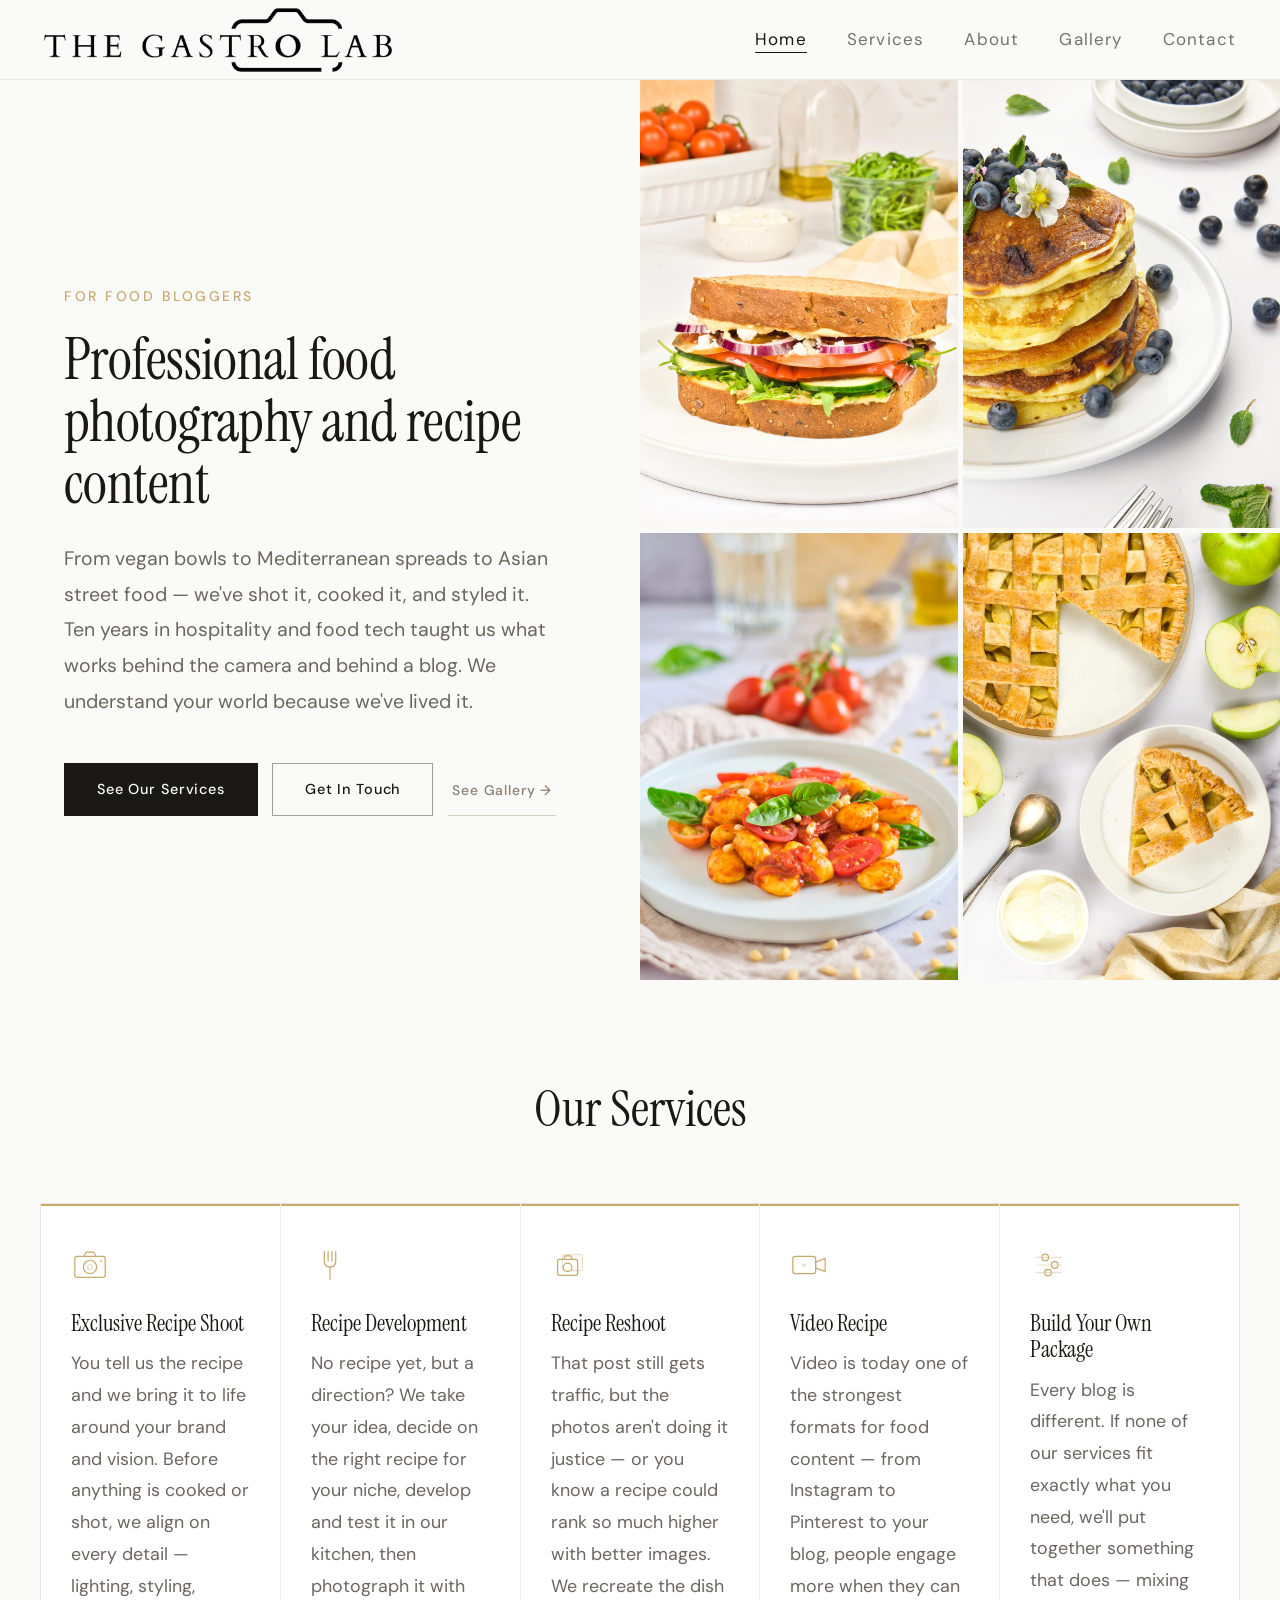
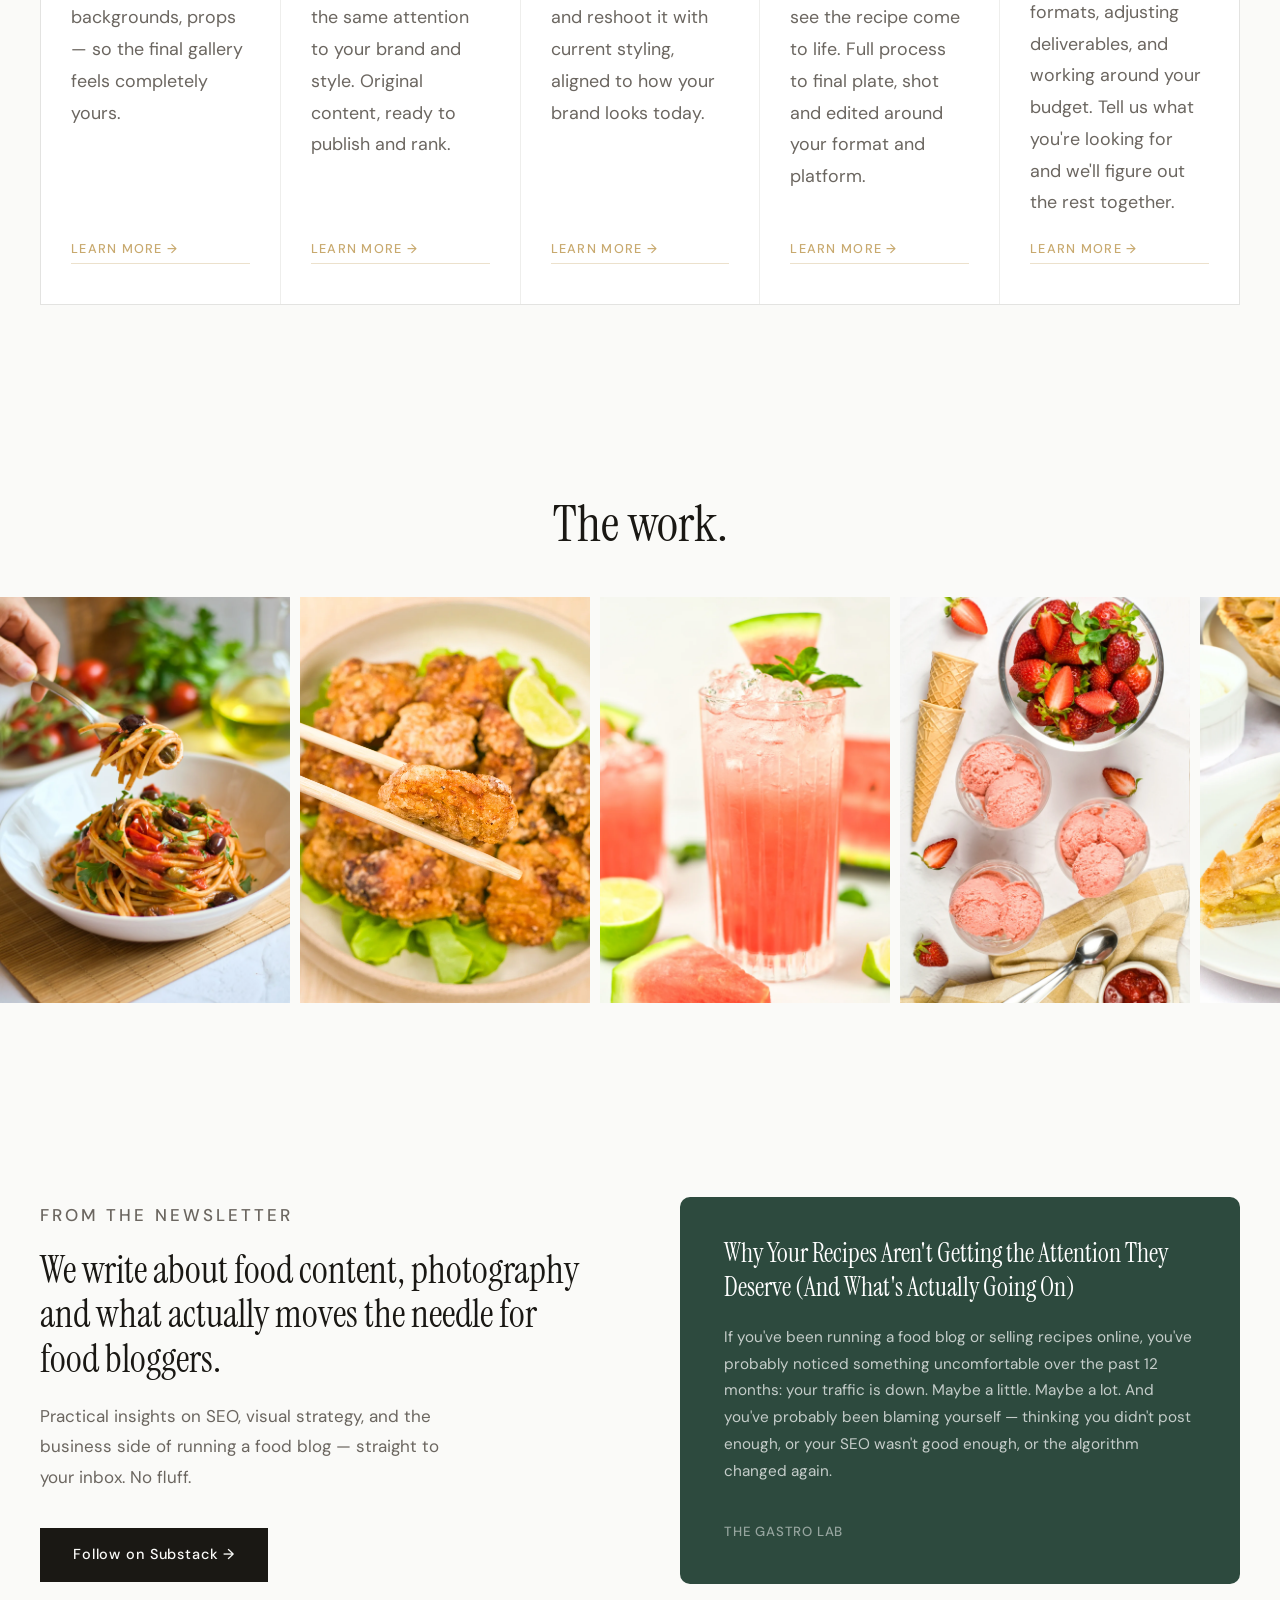
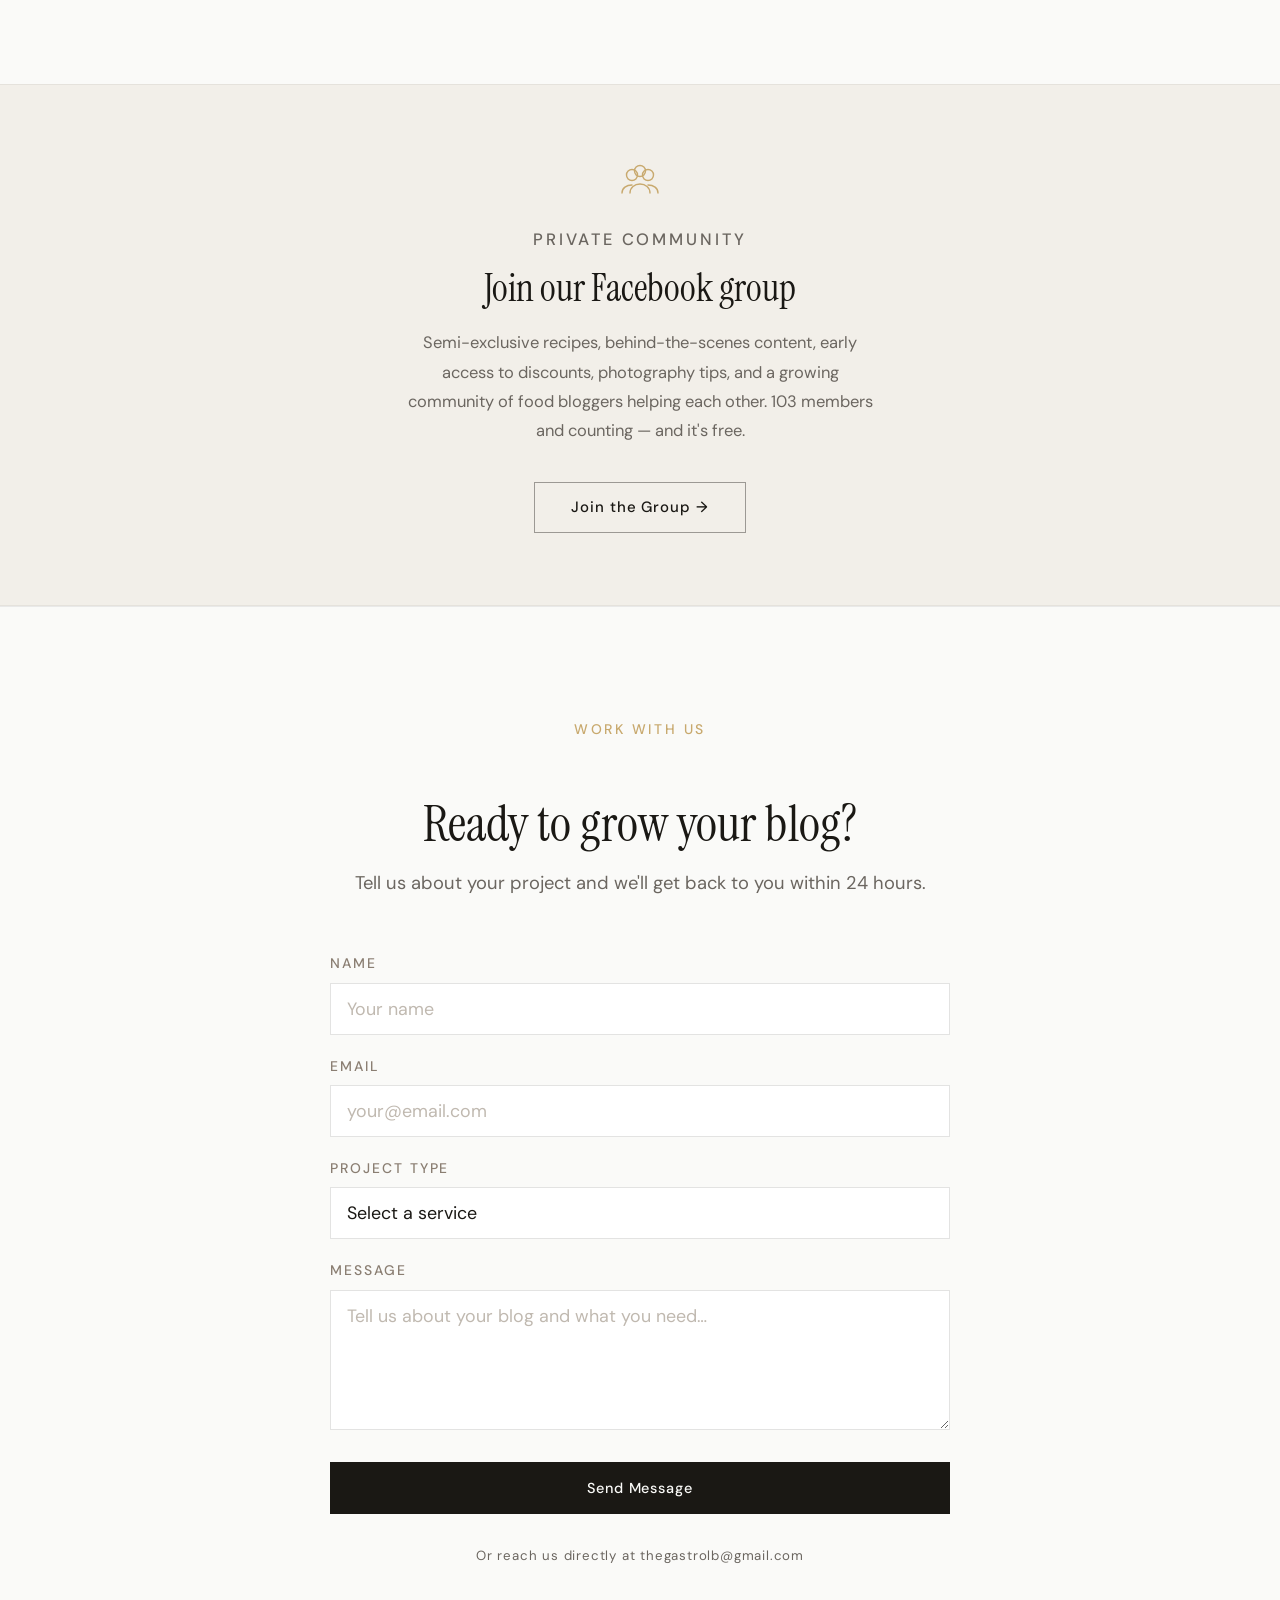
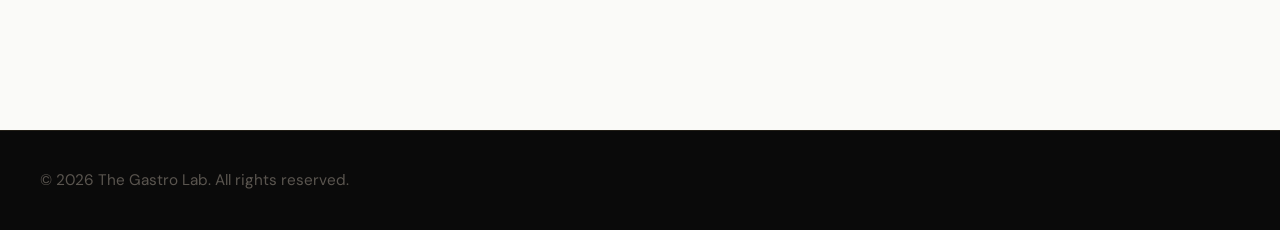
==== commit 4a005db2: "update Tue Apr 21 12:58:57 +07 2026" ====
--- a/index.html
+++ b/index.html
@@ -8,7 +8,7 @@
   <link rel="preconnect" href="https://fonts.googleapis.com">
   <link rel="preconnect" href="https://fonts.gstatic.com" crossorigin>
   <link href="https://fonts.googleapis.com/css2?family=Instrument+Serif:ital@0;1&family=DM+Sans:opsz,wght@9..40,300;9..40,400;9..40,500&display=swap" rel="stylesheet">
-  <link rel="stylesheet" href="styles.css">
+  <link rel="stylesheet" href="styles.css?v=2">
 </head>
 <body class="page-home">
 
--- a/styles.css
+++ b/styles.css
@@ -40,15 +40,15 @@
 
 /* — TYPOGRAPHY — */
 h1,h2,h3,h4 { font-family: 'Instrument Serif', serif; font-weight: 400; line-height: 1.15; }
-h1 { font-size: clamp(2.6rem, 6vw, 5.2rem); }
-h2 { font-size: clamp(2rem,   4vw, 3.6rem); }
-h3 { font-size: clamp(1.5rem, 2.8vw, 2.2rem); }
-h4 { font-size: clamp(1.15rem,1.8vw, 1.45rem); }
-p  { color: var(--text-muted); line-height: 1.78; }
+h1 { font-size: clamp(3.2rem, 6vw, 5.5rem); }
+h2 { font-size: clamp(2.4rem, 4vw, 4rem); }
+h3 { font-size: clamp(1.8rem, 3vw, 2.8rem); }
+h4 { font-size: clamp(1.3rem, 1.8vw, 1.7rem); }
+p  { color: var(--text-muted); line-height: 1.8; font-size: 1.08rem; }
 
 .label {
   font-family: 'DM Sans', sans-serif;
-  font-size: 0.72rem;
+  font-size: 0.82rem;
   font-weight: 500;
   letter-spacing: 0.18em;
   text-transform: uppercase;
@@ -1110,6 +1110,11 @@
   }
   .nav-links.open { display: flex; }
   .nav-links a { font-size: 1.35rem; }
+
+  /* Always show light text in the open mobile overlay, regardless of page theme */
+  .nav-links.open a                        { color: rgba(245,240,232,0.85) !important; }
+  .nav-links.open a:hover,
+  .nav-links.open a.active                 { color: #ffffff !important; }
 
   body.page-home .services-grid { grid-template-columns: repeat(2, 1fr); }
 
@@ -1173,3 +1178,59 @@
   .btn-dark, .btn-dark-outline { width: 100%; text-align: center; }
   .btn-text-link { width: auto; }
 }
+
+/* ── DESKTOP TYPOGRAPHY UPGRADE ── */
+@media (min-width: 769px) {
+  html { font-size: 17px; }
+
+  /* Nav */
+  .nav-links a { font-size: 1rem; letter-spacing: 0.07em; }
+
+  /* Hero */
+  .hero-content h1   { font-size: clamp(3.8rem, 6vw, 6rem); }
+  .hero-subhead      { font-size: 1.2rem; line-height: 1.75; }
+  .hero-split .hero-headline { font-size: clamp(2.8rem, 4.5vw, 4.5rem); }
+  .hero-split .hero-subhead  { font-size: 1.15rem; line-height: 1.82; }
+
+  /* Homepage service cards */
+  .svc-card h4 { font-size: 1.35rem; }
+  .svc-card p  { font-size: 1.05rem; line-height: 1.78; }
+
+  /* Services page intro */
+  .svc-intro-lead { font-size: clamp(1.6rem, 2.4vw, 2.2rem); line-height: 1.5; }
+  .svc-intro-sub  { font-size: 1.15rem; }
+
+  /* Service detail sections */
+  .svc-text > p        { font-size: 1.12rem; line-height: 1.85; }
+  .svc-includes li     { font-size: 1.05rem; }
+  .svc-best-for        { font-size: 1.05rem; }
+  .svc-includes-label  { font-size: 0.85rem; }
+
+  /* How it works */
+  .how-step h4 { font-size: 1.25rem; }
+  .how-step p  { font-size: 1.05rem; }
+
+  /* About page */
+  .bio-text p        { font-size: 1.12rem; line-height: 1.88; }
+  .gastrolab-text p  { font-size: 1.12rem; line-height: 1.88; }
+
+  /* Experience section */
+  .exp-item h4 { font-size: 1.3rem; }
+  .exp-item p  { font-size: 1.05rem; }
+
+  /* Contact form */
+  .form-row label { font-size: 0.82rem; }
+  .form-row input,
+  .form-row select,
+  .form-row textarea { font-size: 1.05rem; }
+
+  /* Blog / Substack cards */
+  .blog-body h4 { font-size: 1.25rem; }
+  .blog-body p  { font-size: 1rem; }
+
+  /* Section labels */
+  .section-header .label { font-size: 0.85rem; }
+
+  /* Footer */
+  .footer-copy { font-size: 0.9rem; }
+}
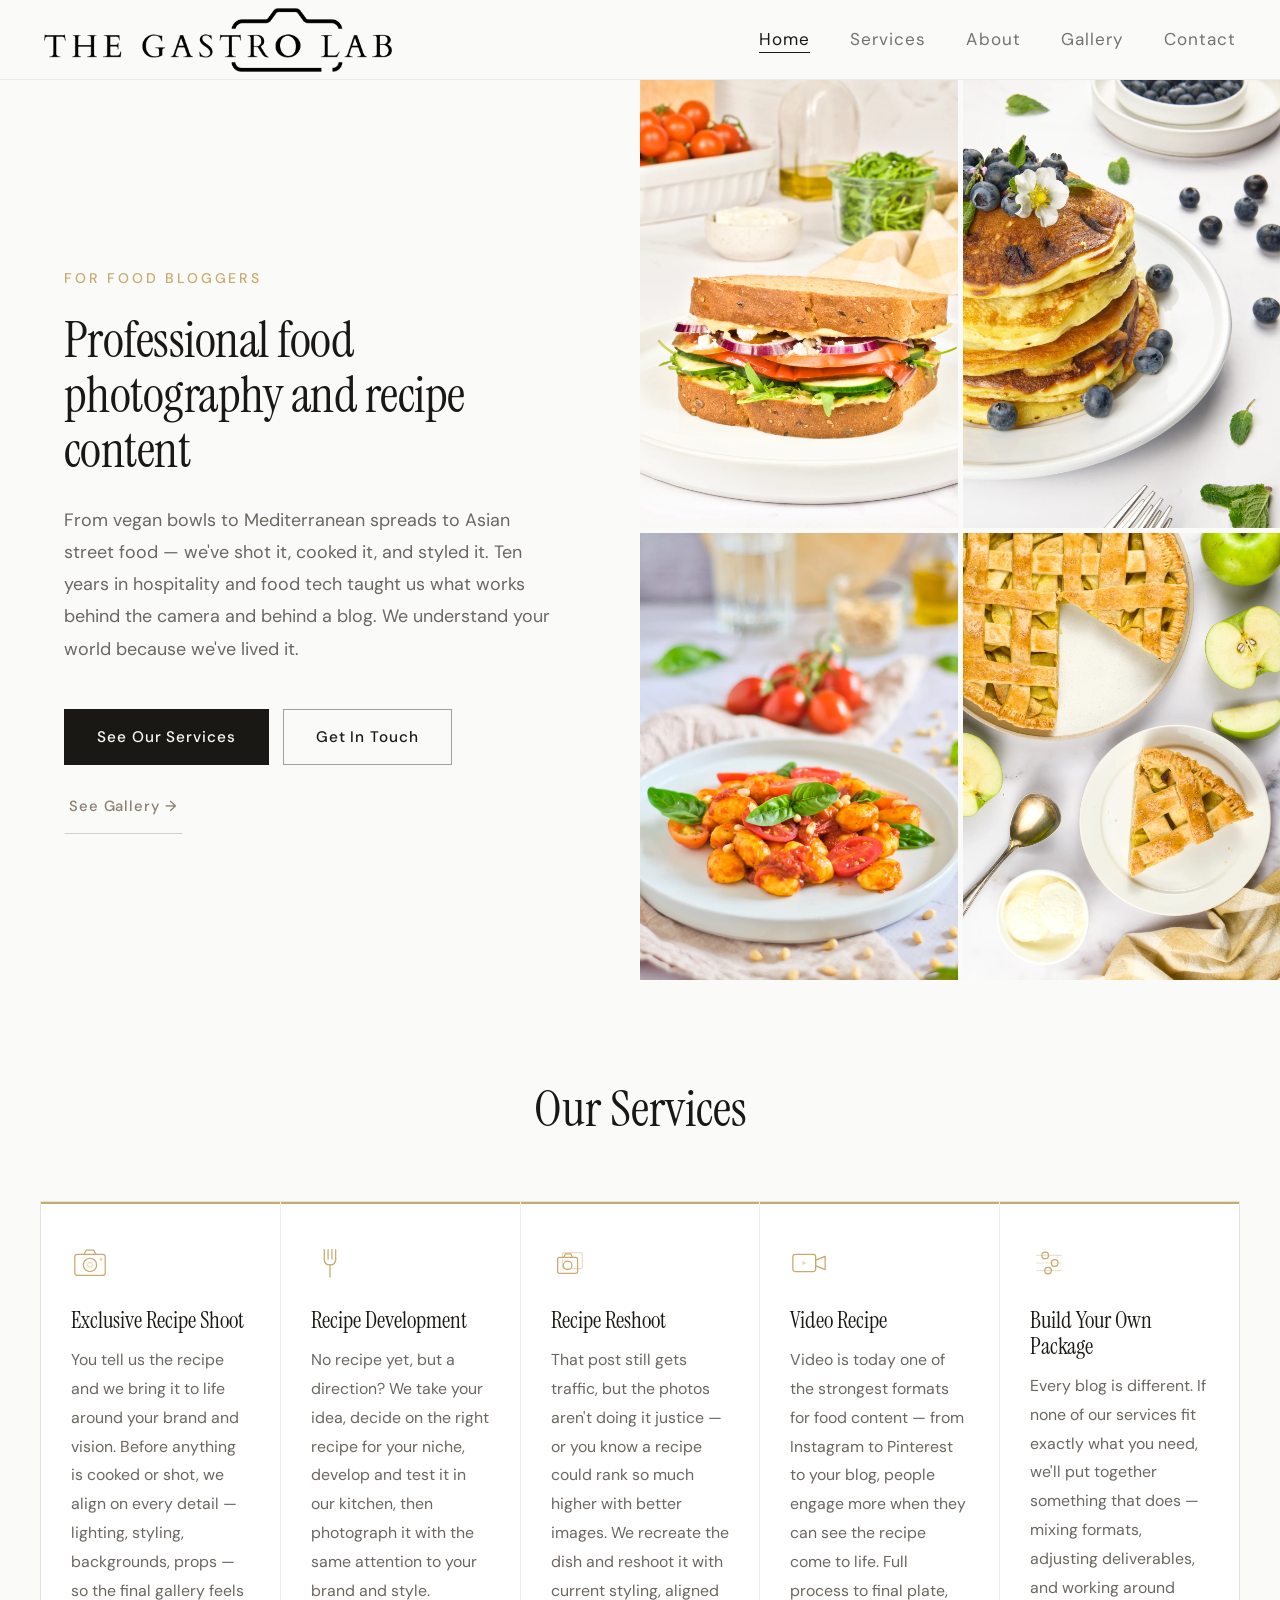
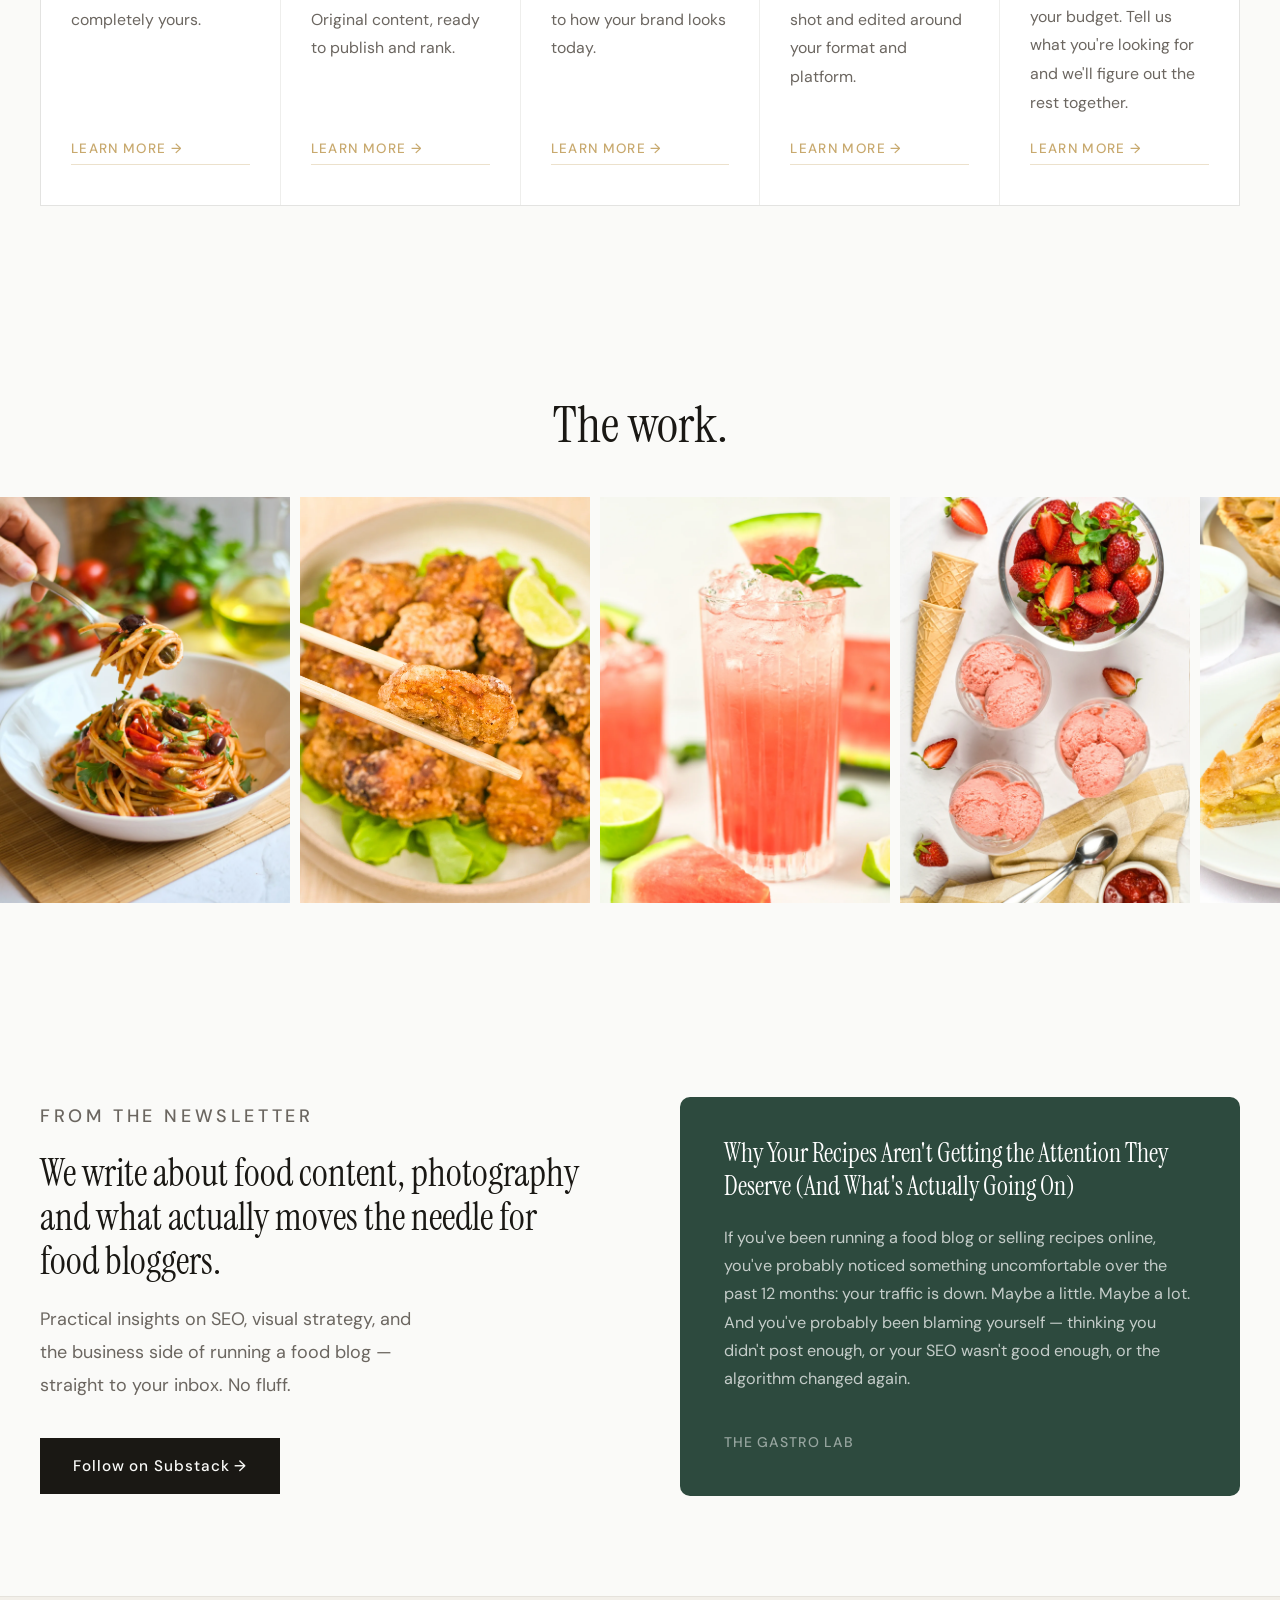
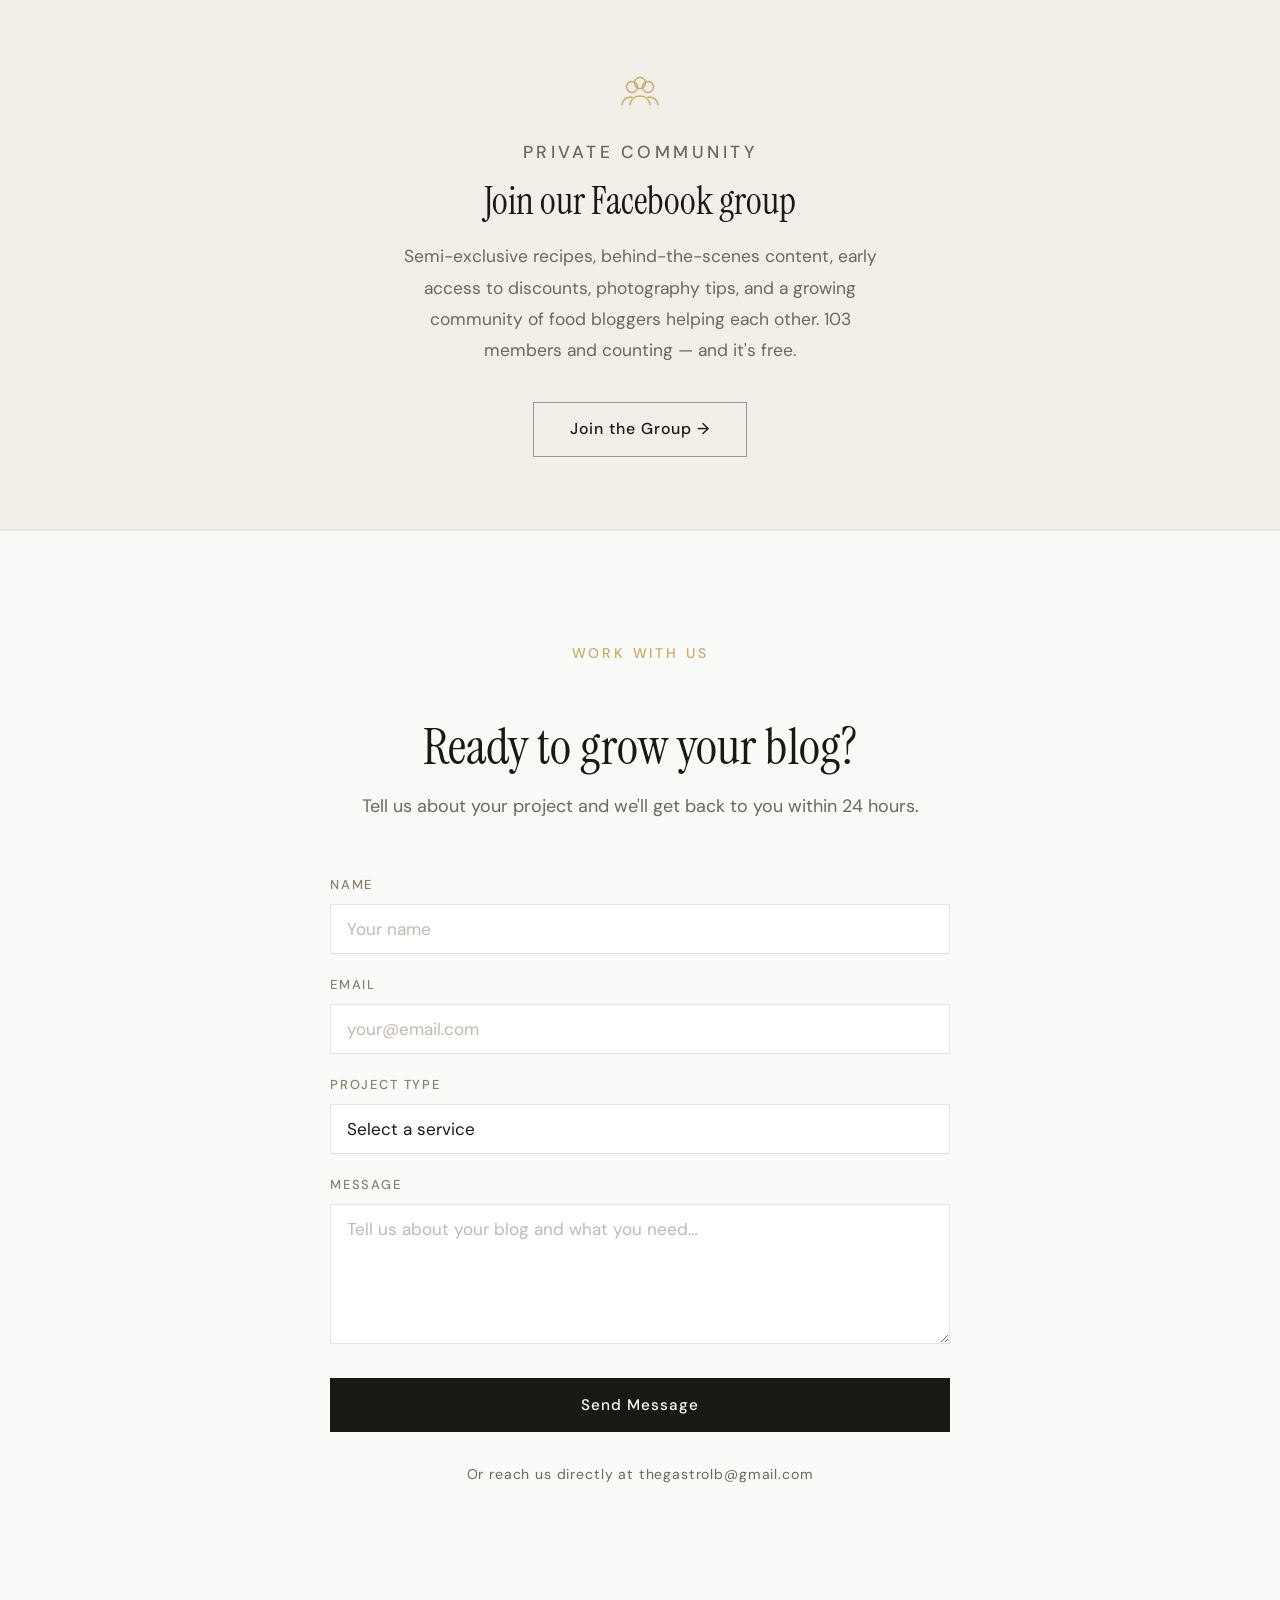
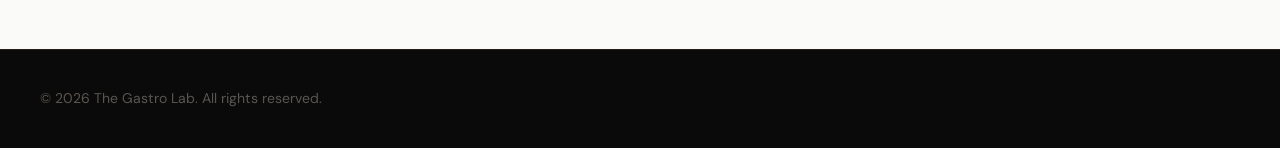
==== commit f4306950: "rename CSS to styles-v3.css to force CDN cache bust" ====
--- a/index.html
+++ b/index.html
@@ -8,7 +8,7 @@
   <link rel="preconnect" href="https://fonts.googleapis.com">
   <link rel="preconnect" href="https://fonts.gstatic.com" crossorigin>
   <link href="https://fonts.googleapis.com/css2?family=Instrument+Serif:ital@0;1&family=DM+Sans:opsz,wght@9..40,300;9..40,400;9..40,500&display=swap" rel="stylesheet">
-  <link rel="stylesheet" href="styles.css?v=2">
+  <link rel="stylesheet" href="styles-v3.css">
 </head>
 <body class="page-home">
 
--- a/styles-v3.css
+++ b/styles-v3.css
@@ -0,0 +1,1186 @@
+/* ============================================
+   THE GASTRO LAB — STYLESHEET
+   ============================================ */
+
+/* — VARIABLES — */
+:root {
+  --bg-primary:   #0a0a0a;
+  --bg-secondary: #111111;
+  --bg-card:      #161616;
+  --bg-card-h:    #1c1c1c;
+  --text:         #f5f0e8;
+  --text-muted:   #9a9485;
+  --text-dim:     #5a554f;
+  --gold:         #C8A96E;
+  --gold-light:   #d4b87a;
+  --gold-glow:    rgba(200,169,110,0.25);
+  --border:       rgba(200,169,110,0.12);
+  --border-mid:   rgba(200,169,110,0.3);
+  --overlay:      rgba(10,10,10,0.62);
+  --max-w:        1200px;
+  --ease:         0.28s ease;
+  --ease-slow:    0.55s ease;
+}
+
+/* — RESET — */
+*,*::before,*::after { box-sizing: border-box; margin: 0; padding: 0; }
+html { scroll-behavior: smooth; font-size: 18px; }
+body {
+  background: var(--bg-primary);
+  color: var(--text);
+  font-family: 'DM Sans', sans-serif;
+  line-height: 1.7;
+  -webkit-font-smoothing: antialiased;
+  overflow-x: hidden;
+}
+img { display: block; max-width: 100%; }
+a { color: inherit; text-decoration: none; }
+ul { list-style: none; }
+button { font-family: inherit; cursor: pointer; border: none; background: none; }
+
+/* — TYPOGRAPHY — */
+h1,h2,h3,h4 { font-family: 'Instrument Serif', serif; font-weight: 400; line-height: 1.12; }
+h1 { font-size: clamp(2.8rem, 6vw, 5.5rem); }
+h2 { font-size: clamp(2.2rem, 4vw, 4rem); }
+h3 { font-size: clamp(1.6rem, 3vw, 2.8rem); }
+h4 { font-size: clamp(1.2rem, 1.8vw, 1.7rem); }
+p  { color: var(--text-muted); line-height: 1.82; font-size: 1rem; }
+
+.label {
+  font-family: 'DM Sans', sans-serif;
+  font-size: 0.78rem;
+  font-weight: 500;
+  letter-spacing: 0.2em;
+  text-transform: uppercase;
+  color: var(--gold);
+}
+
+/* — LAYOUT — */
+.container { max-width: var(--max-w); margin: 0 auto; padding: 0 28px; }
+section { position: relative; }
+
+/* — NAVIGATION — */
+nav {
+  position: sticky;
+  top: 0;
+  z-index: 200;
+  padding: 0 44px;
+  height: 80px;
+  display: flex;
+  align-items: center;
+  justify-content: space-between;
+  background: var(--bg-primary);
+  border-bottom: 1px solid var(--border);
+  transition: background var(--ease), box-shadow var(--ease);
+}
+nav.scrolled {
+  box-shadow: 0 2px 24px rgba(0,0,0,0.18);
+}
+
+/* Light nav on homepage */
+body.page-home nav {
+  background: #fafaf8;
+  border-bottom-color: rgba(26,24,20,0.07);
+}
+body.page-home nav.scrolled {
+  box-shadow: 0 2px 16px rgba(26,24,20,0.07);
+}
+
+.nav-logo { z-index: 201; display: flex; align-items: center; }
+.nav-logo-img {
+  height: 64px;
+  width: auto;
+  display: block;
+  filter: brightness(0) invert(1);
+  transition: opacity var(--ease);
+}
+.nav-logo:hover .nav-logo-img { opacity: 0.75; }
+
+/* Homepage: logo is dark (black) on light background */
+body.page-home .nav-logo-img { filter: brightness(0); }
+
+.nav-links {
+  display: flex;
+  align-items: center;
+  gap: 40px;
+}
+.nav-links a {
+  font-size: 0.95rem;
+  font-weight: 400;
+  letter-spacing: 0.06em;
+  color: rgba(245,240,232,0.75);
+  transition: color var(--ease);
+  position: relative;
+}
+.nav-links a::after {
+  content: '';
+  position: absolute;
+  bottom: -3px; left: 0;
+  width: 0; height: 1px;
+  background: var(--gold);
+  transition: width var(--ease);
+}
+.nav-links a:hover,
+.nav-links a.active { color: var(--text); }
+.nav-links a:hover::after,
+.nav-links a.active::after { width: 100%; }
+
+/* Homepage nav links — dark text */
+body.page-home .nav-links a          { color: rgba(26,24,20,0.6); }
+body.page-home .nav-links a:hover,
+body.page-home .nav-links a.active   { color: #1a1814; }
+body.page-home .nav-links a::after   { background: #1a1814; }
+body.page-home .nav-toggle span      { background: #1a1814; }
+
+.nav-toggle {
+  display: none;
+  flex-direction: column;
+  gap: 5px;
+  z-index: 201;
+  padding: 4px;
+}
+.nav-toggle span {
+  display: block;
+  width: 22px; height: 1.5px;
+  background: var(--text);
+  transition: var(--ease);
+  transform-origin: center;
+}
+.nav-toggle.open span:nth-child(1) { transform: translateY(6.5px) rotate(45deg); }
+.nav-toggle.open span:nth-child(2) { opacity: 0; transform: scaleX(0); }
+.nav-toggle.open span:nth-child(3) { transform: translateY(-6.5px) rotate(-45deg); }
+
+/* — BUTTONS — */
+.btn {
+  display: inline-block;
+  padding: 14px 34px;
+  font-family: 'DM Sans', sans-serif;
+  font-size: 0.85rem;
+  font-weight: 500;
+  letter-spacing: 0.06em;
+  border: 1px solid transparent;
+  transition: all var(--ease);
+  cursor: pointer;
+  white-space: nowrap;
+}
+.btn-gold {
+  background: var(--gold);
+  color: var(--bg-primary);
+  border-color: var(--gold);
+}
+.btn-gold:hover {
+  background: var(--gold-light);
+  border-color: var(--gold-light);
+  box-shadow: 0 0 28px var(--gold-glow);
+}
+.btn-outline {
+  background: transparent;
+  color: var(--text);
+  border-color: rgba(245,240,232,0.35);
+}
+.btn-outline:hover {
+  border-color: var(--gold);
+  color: var(--gold);
+  box-shadow: 0 0 28px var(--gold-glow);
+}
+
+/* — FOOTER — */
+footer {
+  background: var(--bg-primary);
+  border-top: 1px solid var(--border);
+  padding: 36px 28px;
+}
+.footer-inner {
+  max-width: var(--max-w);
+  margin: 0 auto;
+  display: flex;
+  align-items: center;
+  justify-content: space-between;
+  flex-wrap: wrap;
+  gap: 12px;
+}
+.footer-copy { font-size: 0.78rem; color: var(--text-dim); }
+.footer-ig {
+  font-size: 0.78rem;
+  color: var(--text-muted);
+  letter-spacing: 0.04em;
+  transition: color var(--ease);
+}
+.footer-ig:hover { color: var(--gold); }
+
+/* — HERO — */
+.hero {
+  height: 100vh;
+  min-height: 620px;
+  display: flex;
+  align-items: center;
+  justify-content: center;
+  text-align: center;
+  overflow: hidden;
+}
+.hero--short  { height: 62vh; min-height: 420px; }
+.hero--medium { height: 74vh; min-height: 520px; }
+
+.hero-bg {
+  position: absolute;
+  inset: 0;
+  background: #1a1410 center/cover no-repeat;
+  z-index: 0;
+}
+.hero-overlay {
+  position: absolute;
+  inset: 0;
+  background: linear-gradient(
+    180deg,
+    rgba(10,10,10,0.38) 0%,
+    rgba(10,10,10,0.58) 50%,
+    rgba(10,10,10,0.82) 100%
+  );
+  z-index: 1;
+}
+/* Subtle film grain */
+.hero-overlay::after {
+  content: '';
+  position: absolute;
+  inset: 0;
+  background-image: url("data:image/svg+xml,%3Csvg viewBox='0 0 256 256' xmlns='http://www.w3.org/2000/svg'%3E%3Cfilter id='n'%3E%3CfeTurbulence type='fractalNoise' baseFrequency='0.9' numOctaves='4' stitchTiles='stitch'/%3E%3C/filter%3E%3Crect width='100%25' height='100%25' filter='url(%23n)' opacity='0.04'/%3E%3C/svg%3E");
+  background-size: 200px;
+  opacity: 0.35;
+  pointer-events: none;
+}
+.hero-content {
+  position: relative;
+  z-index: 2;
+  max-width: 820px;
+  padding: 0 28px;
+}
+.hero-content .label { margin-bottom: 22px; }
+.hero-content h1 { color: var(--text); margin-bottom: 22px; }
+.hero-subhead {
+  font-size: clamp(1rem, 2.2vw, 1.18rem);
+  color: rgba(245,240,232,0.72);
+  max-width: 560px;
+  margin: 0 auto 44px;
+  line-height: 1.72;
+}
+.hero-btns {
+  display: flex;
+  gap: 16px;
+  justify-content: center;
+  flex-wrap: wrap;
+}
+
+/* Hero animations */
+@keyframes fadeUp {
+  from { opacity: 0; transform: translateY(22px); }
+  to   { opacity: 1; transform: translateY(0); }
+}
+.hero-content .label   { animation: fadeUp 0.75s ease both; }
+.hero-content h1       { animation: fadeUp 0.75s ease 0.14s both; }
+.hero-subhead          { animation: fadeUp 0.75s ease 0.28s both; }
+.hero-btns             { animation: fadeUp 0.75s ease 0.42s both; }
+
+/* — HERO SPLIT (homepage) — */
+.hero-split {
+  display: grid;
+  grid-template-columns: 1fr 1fr;
+  background: #fafaf8;
+  height: 100vh;
+  min-height: 660px;
+  text-align: left;
+  align-items: stretch;
+}
+
+/* Override base hero flex centering for split layout */
+.hero-split .hero-left {
+  display: flex;
+  align-items: center;
+  padding: 120px 56px 80px 64px;
+  position: relative;
+}
+
+.hero-left-inner {
+  max-width: 500px;
+}
+
+.hero-split .hero-label {
+  color: var(--gold);
+  margin-bottom: 20px;
+  animation: fadeUp 0.7s ease both;
+}
+
+.hero-split .hero-headline {
+  color: #1a1814;
+  font-size: clamp(2.2rem, 4vw, 4rem);
+  line-height: 1.08;
+  letter-spacing: -0.01em;
+  margin-bottom: 26px;
+  animation: fadeUp 0.7s ease 0.12s both;
+}
+
+.hero-split .hero-subhead {
+  font-size: clamp(0.875rem, 1.4vw, 1rem);
+  color: #6b6660;
+  max-width: unset;
+  margin: 0 0 44px;
+  line-height: 1.8;
+  animation: fadeUp 0.7s ease 0.24s both;
+}
+
+.hero-split .hero-btns {
+  justify-content: flex-start;
+  align-items: center;
+  gap: 14px;
+  animation: fadeUp 0.7s ease 0.36s both;
+}
+
+/* Buttons for light hero */
+.btn-dark {
+  background: #1a1814;
+  color: #fafaf8;
+  border: 1px solid #1a1814;
+  padding: 14px 32px;
+  font-family: 'DM Sans', sans-serif;
+  font-size: 0.85rem;
+  font-weight: 500;
+  letter-spacing: 0.06em;
+  display: inline-block;
+  transition: background var(--ease), border-color var(--ease), box-shadow var(--ease);
+  white-space: nowrap;
+}
+.btn-dark:hover {
+  background: #2e2a25;
+  border-color: #2e2a25;
+  box-shadow: 0 6px 24px rgba(26,24,20,0.18);
+}
+
+.btn-dark-outline {
+  background: transparent;
+  color: #1a1814;
+  border: 1px solid rgba(26,24,20,0.4);
+  padding: 14px 32px;
+  font-family: 'DM Sans', sans-serif;
+  font-size: 0.85rem;
+  font-weight: 500;
+  letter-spacing: 0.06em;
+  display: inline-block;
+  transition: border-color var(--ease), color var(--ease);
+  white-space: nowrap;
+}
+.btn-dark-outline:hover {
+  border-color: #1a1814;
+  color: #1a1814;
+}
+
+.btn-text-link {
+  font-family: 'DM Sans', sans-serif;
+  font-size: 0.82rem;
+  font-weight: 500;
+  letter-spacing: 0.06em;
+  color: #8a7e72;
+  padding: 14px 4px;
+  border-bottom: 1px solid rgba(138,126,114,0.35);
+  display: inline-block;
+  transition: color var(--ease), border-color var(--ease);
+  white-space: nowrap;
+}
+.btn-text-link:hover {
+  color: #1a1814;
+  border-color: #1a1814;
+}
+
+/* Image grid — right side */
+.hero-right {
+  position: relative;
+  overflow: hidden;
+  height: 100%;
+}
+
+.hero-img-grid {
+  display: grid;
+  grid-template-columns: 1fr 1fr;
+  grid-template-rows: 1fr 1fr;
+  gap: 5px;
+  height: 100%;
+  width: 100%;
+  background: #fafaf8;
+}
+
+.hero-img-cell {
+  overflow: hidden;
+  background: #ede9e3;
+  animation: heroImgIn 0.9s ease calc(0.1s + var(--i) * 0.1s) both;
+}
+
+.hero-img-cell img {
+  width: 100%;
+  height: 100%;
+  object-fit: cover;
+  transition: transform 0.8s cubic-bezier(0.25, 0.46, 0.45, 0.94);
+  display: block;
+}
+.hero-img-cell:hover img { transform: scale(1.04); }
+
+@keyframes heroImgIn {
+  from { opacity: 0; transform: scale(1.04); }
+  to   { opacity: 1; transform: scale(1); }
+}
+
+/* Nav on light hero — keep text readable */
+
+/* — SECTION HEADER — */
+.section-header {
+  text-align: center;
+  margin-bottom: 64px;
+}
+.section-header .label { margin-bottom: 14px; }
+.section-header h2 { color: var(--text); }
+
+/* — SERVICES PREVIEW (index) — */
+.services-preview {
+  padding: 100px 28px;
+  background: var(--bg-secondary);
+}
+.services-grid {
+  max-width: var(--max-w);
+  margin: 0 auto;
+  display: grid;
+  grid-template-columns: repeat(4, 1fr);
+  gap: 1px;
+  background: var(--border);
+  border: 1px solid var(--border);
+}
+.svc-card {
+  background: var(--bg-card);
+  padding: 40px 30px;
+  border-top: 2px solid var(--gold);
+  display: flex;
+  flex-direction: column;
+  transition: background var(--ease), box-shadow var(--ease);
+}
+.svc-card:hover {
+  background: var(--bg-card-h);
+  box-shadow: inset 0 0 40px rgba(200,169,110,0.04), 0 0 40px rgba(200,169,110,0.06);
+}
+.svc-icon { width: 38px; height: 38px; color: var(--gold); margin-bottom: 26px; flex-shrink: 0; }
+.svc-card h4 { color: var(--text); margin-bottom: 12px; }
+.svc-card p  { font-size: 0.88rem; flex-grow: 1; margin-bottom: 20px; }
+.svc-card-link {
+  display: inline-block;
+  font-size: 0.75rem;
+  font-weight: 500;
+  letter-spacing: 0.1em;
+  text-transform: uppercase;
+  color: var(--gold);
+  border-bottom: 1px solid rgba(200,169,110,0.35);
+  padding-bottom: 3px;
+  margin-top: auto;
+  transition: border-color var(--ease), letter-spacing var(--ease);
+}
+.svc-card-link:hover {
+  border-color: var(--gold);
+  letter-spacing: 0.16em;
+}
+body.page-home .svc-card-link { color: var(--gold); border-bottom-color: rgba(200,169,110,0.35); }
+.svc-price {
+  font-size: 0.72rem;
+  font-weight: 600;
+  letter-spacing: 0.12em;
+  text-transform: uppercase;
+  color: var(--gold);
+  border-top: 1px solid var(--border);
+  padding-top: 20px;
+  margin-top: auto;
+}
+
+/* — PORTFOLIO STRIP — */
+.portfolio-section {
+  padding: 90px 0;
+  background: var(--bg-primary);
+}
+.portfolio-section .section-header { padding: 0 28px; margin-bottom: 44px; }
+.portfolio-strip {
+  display: flex;
+  gap: 10px;
+  overflow-x: auto;
+  scroll-snap-type: x mandatory;
+  scrollbar-width: none;
+  -ms-overflow-style: none;
+  padding: 0 28px 4px;
+  cursor: grab;
+  touch-action: pan-x;
+  -webkit-overflow-scrolling: touch;
+}
+.portfolio-strip::-webkit-scrollbar { display: none; }
+.portfolio-strip.dragging { cursor: grabbing; user-select: none; }
+.portfolio-item {
+  flex: 0 0 auto;
+  width: 290px;
+  height: 406px;
+  scroll-snap-align: start;
+  overflow: hidden;
+  background: var(--bg-card);
+}
+.portfolio-item img {
+  width: 100%; height: 100%;
+  object-fit: cover;
+  transition: transform var(--ease-slow);
+}
+.portfolio-item:hover img { transform: scale(1.05); }
+
+/* — BLOG / SUBSTACK SECTION — */
+.blog-section {
+  padding: 100px 28px;
+  background: var(--bg-secondary);
+}
+.blog-grid {
+  max-width: var(--max-w);
+  margin: 0 auto;
+  display: grid;
+  grid-template-columns: repeat(3,1fr);
+  gap: 24px;
+}
+.blog-card {
+  background: var(--bg-card);
+  border: 1px solid var(--border);
+  overflow: hidden;
+  transition: border-color var(--ease), box-shadow var(--ease), transform var(--ease);
+}
+.blog-card:hover {
+  border-color: var(--border-mid);
+  box-shadow: 0 12px 40px rgba(0,0,0,0.4);
+  transform: translateY(-5px);
+}
+.blog-img {
+  height: 210px;
+  overflow: hidden;
+  background: var(--bg-card);
+}
+.blog-img img { width: 100%; height: 100%; object-fit: cover; transition: transform var(--ease-slow); }
+.blog-card:hover .blog-img img { transform: scale(1.05); }
+.blog-body { padding: 26px; }
+.blog-body .label { margin-bottom: 10px; }
+.blog-body h4 { color: var(--text); margin-bottom: 12px; line-height: 1.4; }
+.blog-body p  { font-size: 0.875rem; margin-bottom: 22px; }
+.read-more {
+  font-size: 0.82rem;
+  font-weight: 500;
+  color: var(--gold);
+  letter-spacing: 0.04em;
+  transition: letter-spacing var(--ease);
+}
+.read-more:hover { letter-spacing: 0.1em; }
+
+/* — CONTACT SECTION — */
+.contact-section {
+  padding: 110px 28px;
+  background: var(--bg-primary);
+  border-top: 1px solid var(--border);
+}
+.contact-wrap {
+  max-width: 620px;
+  margin: 0 auto;
+  text-align: center;
+}
+.contact-wrap h2  { color: var(--text); margin-bottom: 14px; }
+.contact-wrap > p { margin-bottom: 52px; }
+.contact-form { text-align: left; }
+.form-row { margin-bottom: 20px; }
+.form-row label {
+  display: block;
+  font-size: 0.72rem;
+  font-weight: 500;
+  letter-spacing: 0.14em;
+  text-transform: uppercase;
+  color: var(--text-muted);
+  margin-bottom: 8px;
+}
+.form-row input,
+.form-row select,
+.form-row textarea {
+  width: 100%;
+  background: var(--bg-card);
+  border: 1px solid var(--border);
+  color: var(--text);
+  font-family: 'DM Sans', sans-serif;
+  font-size: 0.95rem;
+  padding: 13px 16px;
+  outline: none;
+  -webkit-appearance: none;
+  transition: border-color var(--ease), box-shadow var(--ease);
+}
+.form-row input::placeholder,
+.form-row textarea::placeholder { color: var(--text-dim); }
+.form-row input:focus,
+.form-row select:focus,
+.form-row textarea:focus {
+  border-color: var(--gold);
+  box-shadow: 0 0 0 3px var(--gold-glow);
+}
+.form-row select {
+  cursor: pointer;
+  background-image: url("data:image/svg+xml,%3Csvg xmlns='http://www.w3.org/2000/svg' width='12' height='7' viewBox='0 0 12 7'%3E%3Cpath d='M1 1l5 5 5-5' stroke='%23C8A96E' stroke-width='1.5' fill='none' stroke-linecap='round' stroke-linejoin='round'/%3E%3C/svg%3E");
+  background-repeat: no-repeat;
+  background-position: right 16px center;
+  padding-right: 44px;
+}
+.form-row select option { background: var(--bg-card); }
+.form-row textarea { resize: vertical; min-height: 140px; }
+.btn-submit { width: 100%; padding: 16px; margin-top: 4px; }
+.contact-email {
+  margin-top: 30px;
+  font-size: 0.78rem;
+  color: var(--text-dim);
+  letter-spacing: 0.06em;
+}
+
+/* — ABOUT INTRO — */
+.about-intro {
+  padding: 110px 28px;
+  background: var(--bg-primary);
+}
+.about-grid {
+  max-width: var(--max-w);
+  margin: 0 auto;
+  display: grid;
+  grid-template-columns: 1fr 1fr;
+  gap: 88px;
+  align-items: center;
+}
+.about-img-wrap { position: relative; }
+.about-img-wrap img { width: 100%; aspect-ratio: 3/4; object-fit: cover; }
+.about-img-wrap::after {
+  content: '';
+  position: absolute;
+  bottom: -18px; right: -18px;
+  width: 70%; height: 70%;
+  border: 1px solid var(--border);
+  z-index: -1;
+  pointer-events: none;
+}
+.about-text .label { margin-bottom: 14px; }
+.about-text h3  { color: var(--text); margin-bottom: 24px; }
+.about-text p   { font-size: 1.04rem; line-height: 1.82; }
+
+/* — EXPERIENCE SECTION (about) — */
+.experience-section {
+  padding: 100px 28px;
+  background: var(--bg-secondary);
+}
+.exp-grid {
+  max-width: var(--max-w);
+  margin: 0 auto;
+  display: grid;
+  grid-template-columns: repeat(3,1fr);
+  gap: 32px;
+}
+.exp-item {
+  padding: 44px 36px;
+  border: 1px solid var(--border);
+  transition: border-color var(--ease), box-shadow var(--ease);
+}
+.exp-item:hover {
+  border-color: var(--border-mid);
+  box-shadow: 0 0 40px rgba(200,169,110,0.06);
+}
+.exp-num {
+  font-family: 'Instrument Serif', serif;
+  font-size: 3.2rem;
+  color: var(--gold);
+  opacity: 0.75;
+  line-height: 1;
+  margin-bottom: 18px;
+}
+.exp-item h4 { color: var(--text); margin-bottom: 12px; }
+
+/* — SERVICES PAGE: service sections — */
+.service-section {
+  padding: 100px 0;
+  border-bottom: 1px solid var(--border);
+  background: var(--bg-primary);
+}
+.service-section:nth-child(even) { background: var(--bg-secondary); }
+.service-layout {
+  max-width: var(--max-w);
+  margin: 0 auto;
+  padding: 0 28px;
+  display: grid;
+  grid-template-columns: 1fr 1fr;
+  gap: 88px;
+  align-items: center;
+}
+.service-layout--rev .svc-img  { order: 2; }
+.service-layout--rev .svc-text { order: 1; }
+
+.svc-img {
+  overflow: hidden;
+  background: var(--bg-card);
+}
+.svc-img img {
+  width: 100%;
+  aspect-ratio: 4/5;
+  object-fit: cover;
+  transition: transform var(--ease-slow);
+}
+.svc-img:hover img { transform: scale(1.03); }
+
+.svc-badge {
+  display: inline-block;
+  font-size: 0.68rem;
+  font-weight: 600;
+  letter-spacing: 0.16em;
+  text-transform: uppercase;
+  color: var(--bg-primary);
+  background: var(--gold);
+  padding: 5px 12px;
+  margin-bottom: 16px;
+}
+.svc-text .label { margin-bottom: 8px; }
+.svc-text h3  { color: var(--text); margin-bottom: 22px; }
+.svc-text > p { font-size: 1.04rem; line-height: 1.82; margin-bottom: 36px; }
+.svc-includes-label {
+  font-size: 0.72rem;
+  font-weight: 500;
+  letter-spacing: 0.14em;
+  text-transform: uppercase;
+  color: var(--text-muted);
+  margin-bottom: 12px;
+}
+body.page-services .svc-includes-label { color: #8a7e72; }
+.svc-includes { margin-bottom: 36px; }
+.svc-includes li {
+  font-size: 0.875rem;
+  color: var(--text-muted);
+  padding: 9px 0;
+  border-bottom: 1px solid rgba(200,169,110,0.07);
+  display: flex;
+  align-items: center;
+  gap: 12px;
+}
+.svc-includes li::before {
+  content: '';
+  width: 18px; height: 1px;
+  background: var(--gold);
+  flex-shrink: 0;
+}
+.svc-price-tag {
+  font-size: 0.82rem;
+  font-weight: 600;
+  letter-spacing: 0.14em;
+  text-transform: uppercase;
+  color: var(--gold);
+  padding: 20px 0;
+  border-top: 1px solid var(--border);
+  border-bottom: 1px solid var(--border);
+}
+
+/* ============================================
+   SERVICES PAGE LIGHT THEME (body.page-services)
+   ============================================ */
+body.page-services { background: #fafaf8; }
+
+body.page-services .svc-intro-section,
+body.page-services .service-section,
+body.page-services .how-section { background: #fafaf8; }
+
+body.page-services .service-section:nth-child(even) { background: #f2efe9; }
+
+/* Intro text */
+body.page-services .svc-intro-lead  { color: #1a1814; }
+body.page-services .svc-intro-sub   { color: #6b6660; }
+
+/* Service layout text */
+body.page-services .svc-text .label { color: var(--gold); }
+body.page-services .svc-text h3     { color: #1a1814; }
+body.page-services .svc-text > p    { color: #6b6660; }
+body.page-services .svc-includes li { color: #6b6660; border-bottom-color: rgba(26,24,20,0.06); }
+body.page-services .svc-includes li::before { background: var(--gold); }
+body.page-services .svc-best-for    { color: #6b6660; }
+body.page-services .svc-best-for strong { color: #1a1814; }
+body.page-services .svc-badge       { background: var(--gold); color: #1a1814; }
+
+/* How it works */
+body.page-services .section-header h2  { color: #1a1814; }
+body.page-services .section-header .label { color: var(--gold); }
+body.page-services .how-grid           { background: rgba(26,24,20,0.05); border-color: rgba(26,24,20,0.05); }
+body.page-services .how-step           { background: #ffffff; }
+body.page-services .how-num            { color: var(--gold); opacity: 0.5; }
+body.page-services .how-step h4        { color: #1a1814; }
+body.page-services .how-step p         { color: #6b6660; }
+
+/* CTA - keep dark for contrast */
+body.page-services .cta-section { background: #1a1814; border-top-color: transparent; }
+body.page-services .cta-section .label { color: var(--gold); }
+body.page-services .cta-section h2  { color: #fafaf8; }
+body.page-services .cta-body        { color: rgba(250,250,248,0.65); margin-bottom: 44px; }
+.cta-btns { display: flex; gap: 16px; justify-content: center; flex-wrap: wrap; }
+.cta-body { font-size: 1.05rem; line-height: 1.75; max-width: 480px; margin: 0 auto 44px; }
+
+/* — SERVICES PAGE INTRO — */
+.svc-intro-section {
+  padding: 56px 28px 48px;
+  background: var(--bg-primary);
+  border-bottom: 1px solid var(--border);
+}
+.svc-intro-inner {
+  max-width: 760px;
+  margin: 0 auto;
+  text-align: center;
+}
+.svc-intro-lead {
+  font-family: 'Instrument Serif', serif;
+  font-size: clamp(1.25rem, 2.2vw, 1.7rem);
+  color: var(--text);
+  line-height: 1.5;
+  margin-bottom: 20px;
+}
+.svc-intro-sub {
+  font-size: 1rem;
+  color: var(--text-muted);
+  line-height: 1.75;
+}
+
+/* Best for line */
+.svc-best-for {
+  font-size: 0.875rem;
+  color: var(--text-muted);
+  border-left: 2px solid var(--gold);
+  padding-left: 14px;
+  margin-bottom: 32px;
+  line-height: 1.6;
+}
+.svc-best-for strong { color: var(--text); font-weight: 500; }
+
+/* Remove price tags on services page */
+.svc-price-tag { display: none; }
+
+/* — HOW IT WORKS — */
+.how-section {
+  padding: 100px 28px;
+  background: var(--bg-secondary);
+}
+.how-grid {
+  max-width: var(--max-w);
+  margin: 60px auto 0;
+  display: grid;
+  grid-template-columns: repeat(4,1fr);
+  gap: 1px;
+  background: var(--border);
+  border: 1px solid var(--border);
+}
+.how-step {
+  background: var(--bg-card);
+  padding: 44px 32px;
+}
+.how-num {
+  font-family: 'Instrument Serif', serif;
+  font-size: 4.5rem;
+  color: var(--gold);
+  opacity: 0.22;
+  line-height: 1;
+  margin-bottom: 24px;
+}
+.how-step h4 { color: var(--text); font-size: 1.1rem; margin-bottom: 12px; }
+.how-step p  { font-size: 0.875rem; }
+
+/* — CTA SECTION — */
+.cta-section {
+  padding: 130px 28px;
+  background: var(--bg-primary);
+  border-top: 1px solid var(--border);
+  text-align: center;
+}
+.cta-section h2 { color: var(--text); margin-bottom: 44px; }
+
+/* — SUBSTACK SECTION — */
+.substack-section {
+  padding: 100px 28px;
+  background: #fafaf8;
+}
+.substack-inner {
+  max-width: var(--max-w);
+  margin: 0 auto;
+  display: grid;
+  grid-template-columns: 1fr 1fr;
+  gap: 80px;
+  align-items: center;
+}
+.substack-text .label { margin-bottom: 18px; }
+.substack-text h2 {
+  color: #1a1814;
+  font-size: clamp(1.7rem, 3vw, 2.8rem);
+  margin-bottom: 20px;
+  line-height: 1.15;
+}
+.substack-text > p {
+  color: #6b6660;
+  font-size: 1rem;
+  margin-bottom: 36px;
+  max-width: 400px;
+}
+
+/* Substack post card — matches the dark green aesthetic */
+.substack-card {
+  display: block;
+  background: #2d4a3e;
+  border-radius: 10px;
+  padding: 40px 44px;
+  text-decoration: none;
+  transition: transform 0.28s ease, box-shadow 0.28s ease;
+}
+.substack-card:hover {
+  transform: translateY(-4px);
+  box-shadow: 0 20px 60px rgba(45,74,62,0.22);
+}
+.substack-card-title {
+  font-family: 'Instrument Serif', serif;
+  font-size: clamp(1.2rem, 2vw, 1.55rem);
+  color: #ffffff;
+  line-height: 1.3;
+  margin-bottom: 20px;
+}
+.substack-card-excerpt {
+  font-size: 0.9rem;
+  color: rgba(255,255,255,0.72);
+  line-height: 1.75;
+  margin-bottom: 32px;
+}
+.substack-card-byline {
+  font-size: 0.78rem;
+  font-weight: 500;
+  letter-spacing: 0.06em;
+  color: rgba(255,255,255,0.5);
+  text-transform: uppercase;
+}
+
+/* — COMMUNITY SECTION — */
+.community-section {
+  padding: 72px 28px;
+  background: #f2efe9;
+  border-top: 1px solid rgba(26,24,20,0.06);
+  border-bottom: 1px solid rgba(26,24,20,0.06);
+  text-align: center;
+}
+.community-inner {
+  max-width: 580px;
+  margin: 0 auto;
+  display: flex;
+  flex-direction: column;
+  align-items: center;
+  gap: 0;
+}
+.community-icon {
+  width: 48px;
+  height: 48px;
+  color: var(--gold);
+  margin-bottom: 20px;
+}
+.community-section .label { margin-bottom: 12px; }
+.community-section h2 {
+  color: #1a1814;
+  font-size: clamp(1.6rem, 3vw, 2.4rem);
+  margin-bottom: 18px;
+}
+.community-section p {
+  color: #6b6660;
+  font-size: 0.97rem;
+  line-height: 1.78;
+  max-width: 480px;
+  margin-bottom: 36px;
+}
+.community-btn {
+  font-size: 0.88rem;
+  padding: 13px 36px;
+}
+
+/* ============================================
+   HOMEPAGE LIGHT THEME  (body.page-home)
+   ============================================ */
+
+body.page-home .services-preview,
+body.page-home .portfolio-section,
+body.page-home .blog-section { background: #fafaf8; }
+
+body.page-home .contact-section {
+  background: #fafaf8;
+  border-top-color: rgba(26,24,20,0.07);
+}
+
+/* Section headers */
+body.page-home .section-header h2    { color: #1a1814; }
+body.page-home .section-header .label { color: var(--gold); }
+
+/* Services — 5 columns, white cards */
+body.page-home .services-grid {
+  grid-template-columns: repeat(5, 1fr);
+  background: rgba(26,24,20,0.05);
+  border-color: rgba(26,24,20,0.05);
+}
+body.page-home .svc-card {
+  background: #ffffff;
+  border-top: 2px solid var(--gold);
+}
+body.page-home .svc-card:hover {
+  background: #faf7f2;
+  box-shadow: 0 10px 40px rgba(26,24,20,0.06);
+}
+body.page-home .svc-card h4  { color: #1a1814; }
+body.page-home .svc-card p   { color: #6b6660; }
+body.page-home .svc-icon     { color: var(--gold); }
+body.page-home .svc-price    { display: none; }
+
+/* Portfolio strip */
+body.page-home .portfolio-section .section-header h2 { color: #1a1814; }
+body.page-home .portfolio-item { background: #e8e4df; }
+
+/* Blog cards */
+body.page-home .blog-card {
+  background: #ffffff;
+  border-color: rgba(26,24,20,0.06);
+}
+body.page-home .blog-card:hover {
+  border-color: rgba(26,24,20,0.14);
+  box-shadow: 0 8px 32px rgba(26,24,20,0.07);
+}
+body.page-home .blog-img         { background: #ede9e3; }
+body.page-home .blog-body h4     { color: #1a1814; }
+body.page-home .blog-body p      { color: #6b6660; }
+body.page-home .blog-body .label { color: var(--gold); }
+
+/* Contact form */
+body.page-home .contact-wrap h2   { color: #1a1814; }
+body.page-home .contact-wrap > p  { color: #6b6660; }
+body.page-home .contact-section .label { color: var(--gold); }
+body.page-home .form-row label    { color: #8a7e72; }
+body.page-home .form-row input,
+body.page-home .form-row select,
+body.page-home .form-row textarea {
+  background: #ffffff;
+  border-color: rgba(26,24,20,0.12);
+  color: #1a1814;
+}
+body.page-home .form-row input::placeholder,
+body.page-home .form-row textarea::placeholder { color: #c0b9b0; }
+body.page-home .form-row select option { background: #ffffff; color: #1a1814; }
+body.page-home .form-row input:focus,
+body.page-home .form-row select:focus,
+body.page-home .form-row textarea:focus {
+  border-color: var(--gold);
+  box-shadow: 0 0 0 3px rgba(200,169,110,0.13);
+}
+body.page-home .btn-submit {
+  background: #1a1814;
+  color: #fafaf8;
+  border-color: #1a1814;
+}
+body.page-home .btn-submit:hover {
+  background: #2e2a25;
+  border-color: #2e2a25;
+  box-shadow: 0 4px 20px rgba(26,24,20,0.18);
+}
+body.page-home .contact-email { color: #aaa49c; }
+
+/* — RESPONSIVE — */
+@media (max-width: 1100px) {
+  .hero-split .hero-left { padding: 120px 40px 80px 44px; }
+}
+
+@media (max-width: 1024px) {
+  .services-grid { grid-template-columns: repeat(2,1fr); }
+  .how-grid      { grid-template-columns: repeat(2,1fr); }
+  .service-layout,
+  .about-grid    { gap: 52px; }
+  body.page-home .services-grid { grid-template-columns: repeat(3, 1fr); }
+}
+
+@media (max-width: 768px) {
+  nav { padding: 0 24px; height: 68px; }
+
+  .nav-toggle { display: flex; }
+  .nav-links {
+    display: none;
+    position: fixed;
+    inset: 0;
+    background: rgba(10,10,10,0.97);
+    flex-direction: column;
+    align-items: center;
+    justify-content: center;
+    gap: 44px;
+    z-index: 200;
+  }
+  .nav-links.open { display: flex; }
+  .nav-links a { font-size: 1.35rem; }
+
+  /* Always show light text in the open mobile overlay, regardless of page theme */
+  .nav-links.open a                        { color: rgba(245,240,232,0.85) !important; }
+  .nav-links.open a:hover,
+  .nav-links.open a.active                 { color: #ffffff !important; }
+
+  body.page-home .services-grid { grid-template-columns: repeat(2, 1fr); }
+
+  /* Hero split stacks on mobile */
+  .hero-split {
+    grid-template-columns: 1fr;
+    grid-template-rows: auto auto;
+    height: auto;
+    min-height: unset;
+  }
+  .hero-split .hero-left {
+    padding: 110px 28px 52px;
+    order: 1;
+  }
+  .hero-left-inner { max-width: 100%; }
+  .hero-right {
+    order: 2;
+    height: 70vw;
+    min-height: 320px;
+  }
+  .hero-split .hero-btns { gap: 12px; }
+
+  .services-grid    { grid-template-columns: 1fr; }
+  .blog-grid        { grid-template-columns: 1fr; }
+  .exp-grid         { grid-template-columns: 1fr; }
+  .about-grid       { grid-template-columns: 1fr; gap: 44px; }
+  .about-img-wrap::after { display: none; }
+
+  .service-layout {
+    grid-template-columns: 1fr;
+    gap: 40px;
+    padding: 0 20px;
+  }
+  .service-layout--rev .svc-img  { order: unset; }
+  .service-layout--rev .svc-text { order: unset; }
+
+  .how-grid { grid-template-columns: 1fr; }
+
+  .footer-inner { flex-direction: column; text-align: center; }
+  .portfolio-item { width: 240px; height: 336px; }
+
+  .substack-inner { grid-template-columns: 1fr; gap: 44px; }
+  .substack-card { padding: 32px; }
+
+  .services-preview,
+  .portfolio-section,
+  .substack-section,
+  .contact-section,
+  .about-intro,
+  .experience-section,
+  .service-section,
+  .how-section,
+  .cta-section { padding-top: 64px; padding-bottom: 64px; }
+}
+
+@media (max-width: 480px) {
+  body.page-home .services-grid { grid-template-columns: 1fr; }
+  .hero-btns { flex-direction: column; align-items: flex-start; }
+  .hero-split .hero-btns { align-items: flex-start; }
+  .btn { width: 100%; text-align: center; }
+  .btn-dark, .btn-dark-outline { width: 100%; text-align: center; }
+  .btn-text-link { width: auto; }
+}
+
+/* ── MOBILE SCALE-DOWN (base sizes are desktop-first) ── */
+@media (max-width: 768px) {
+  html { font-size: 15px; }
+  .nav-links a { font-size: 1.35rem; }
+}
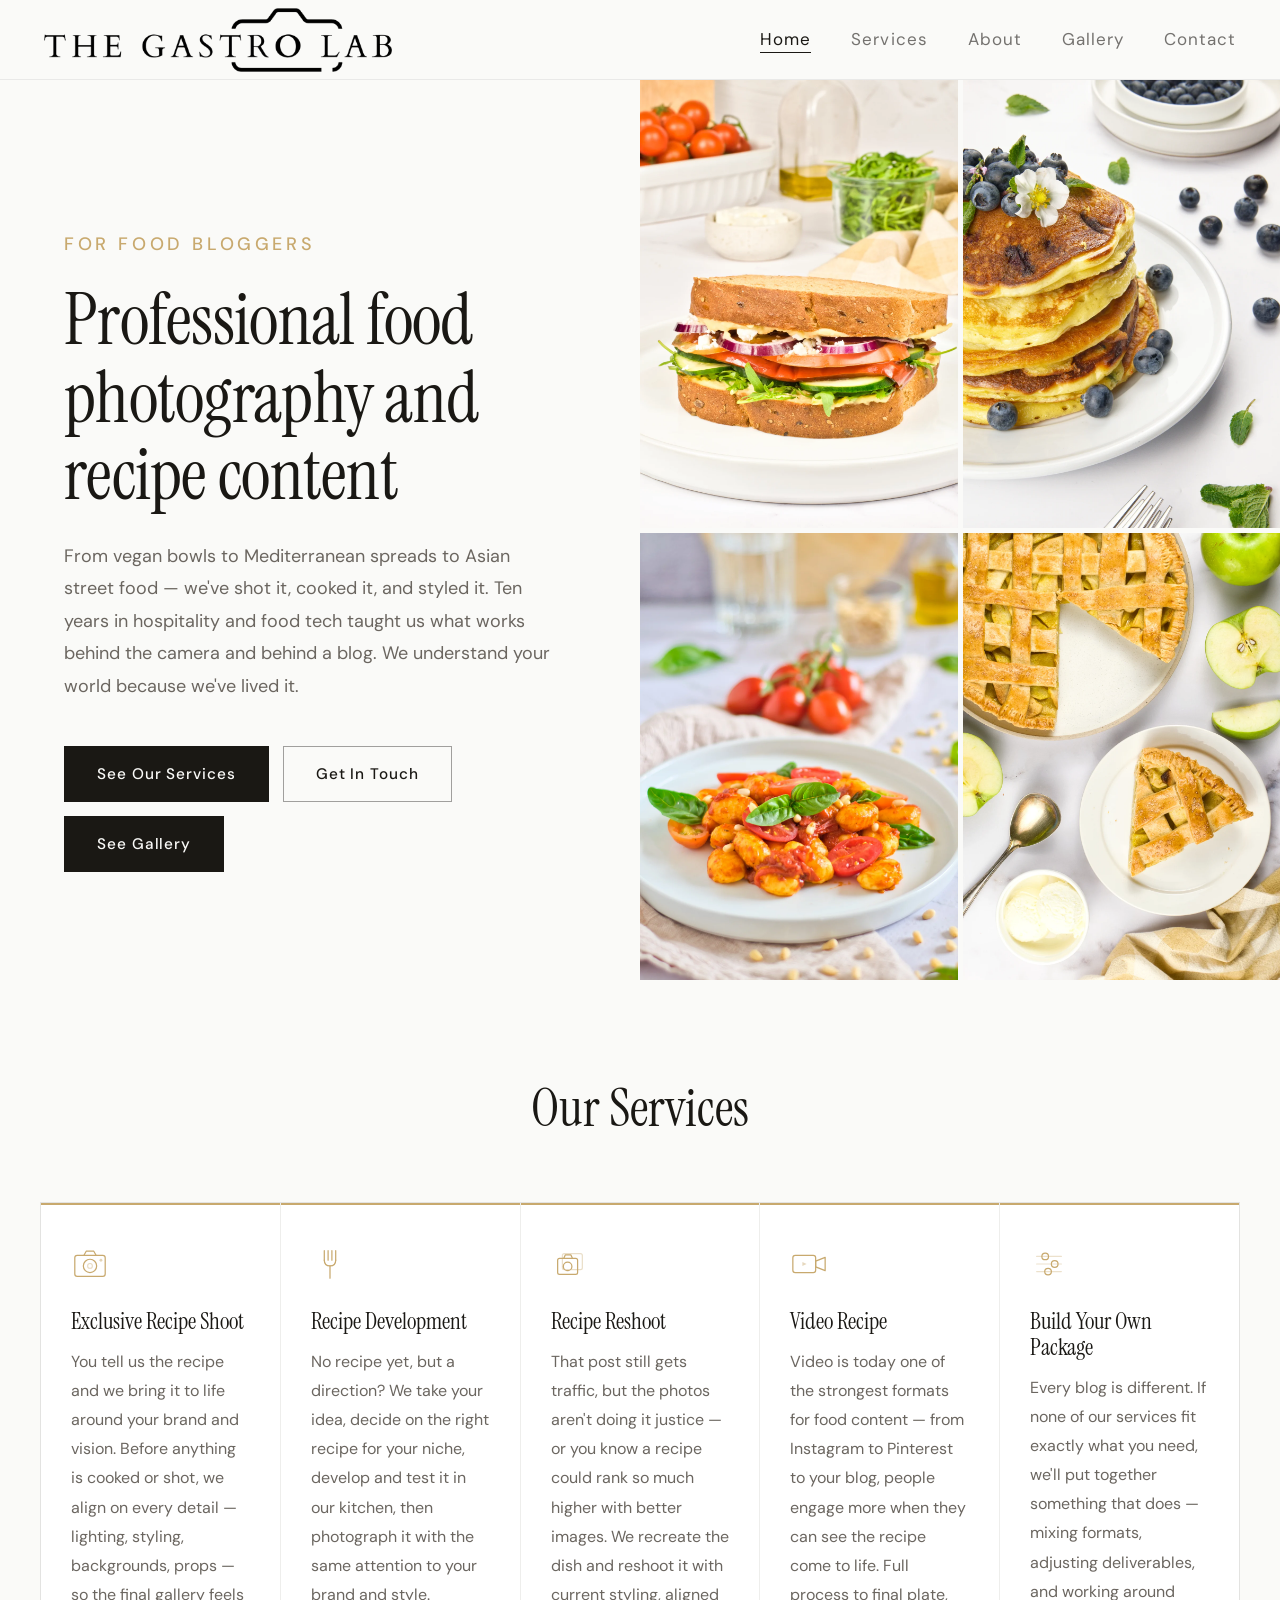
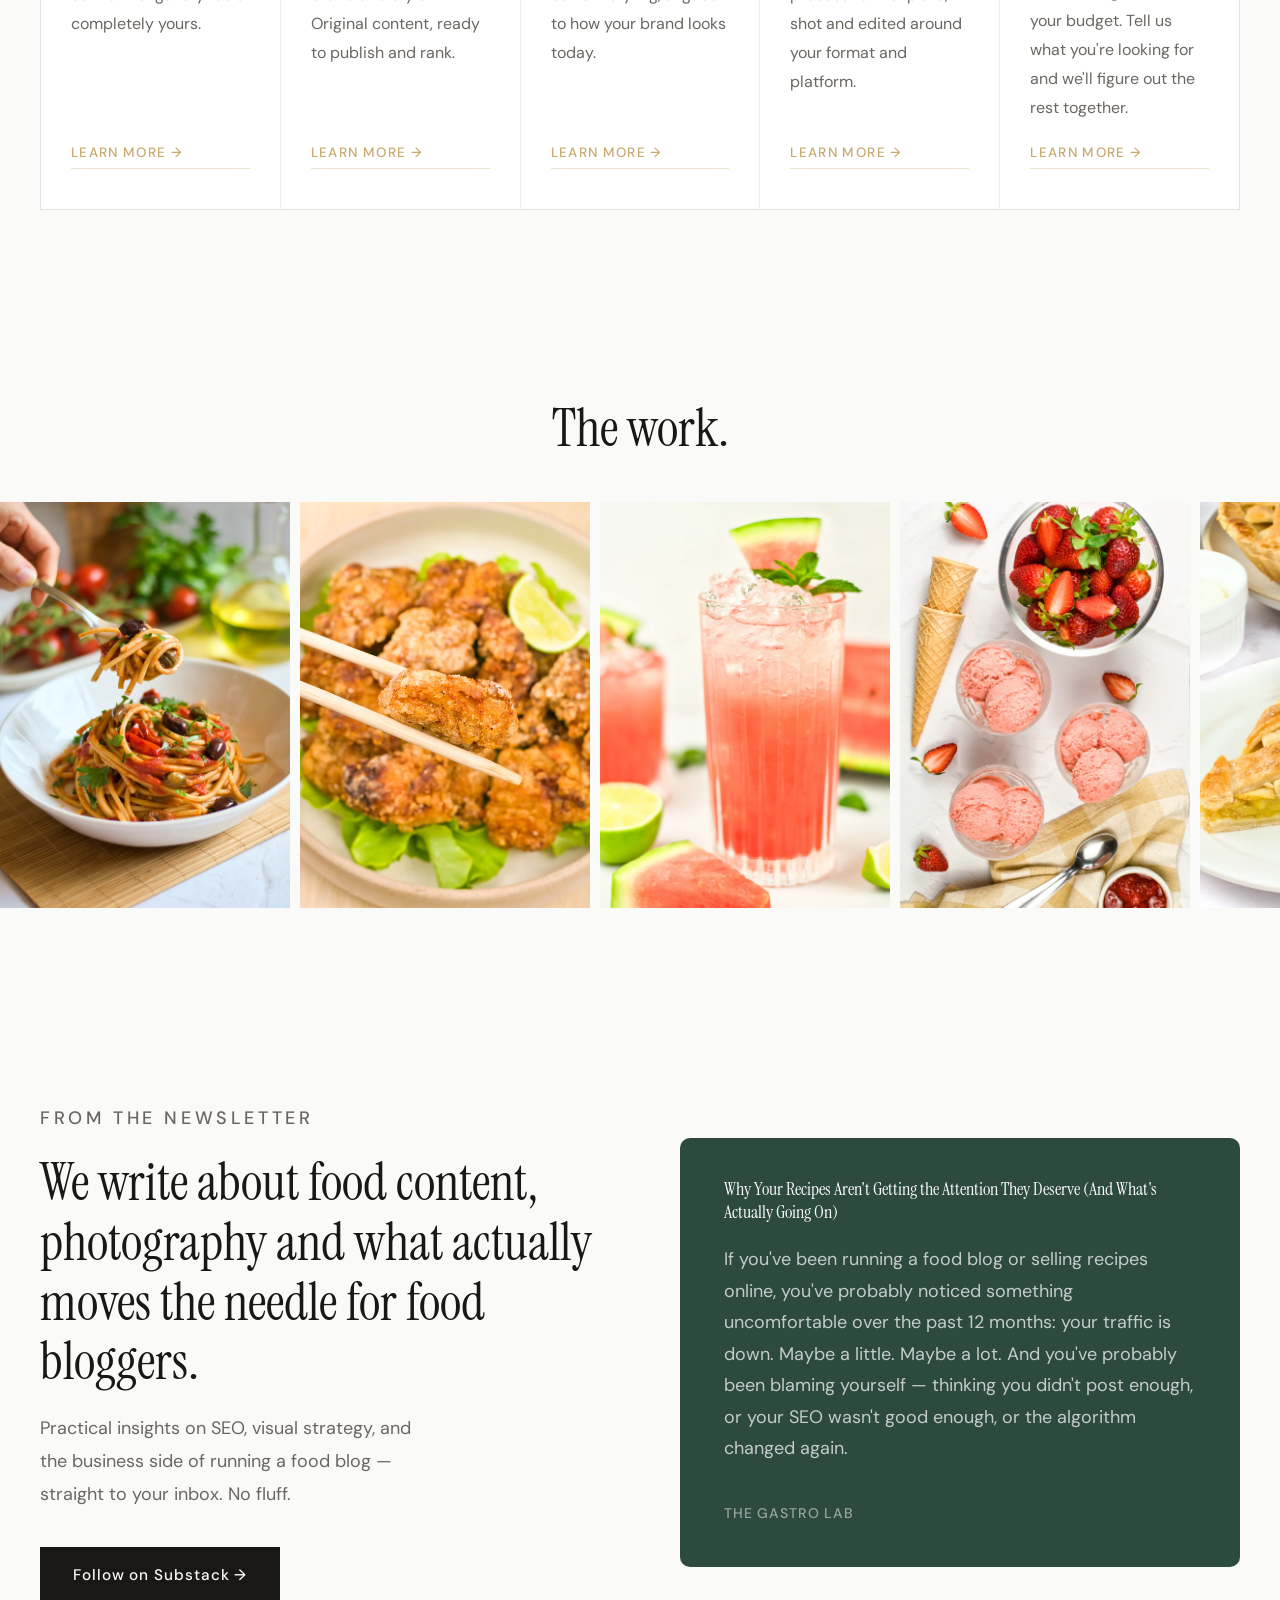
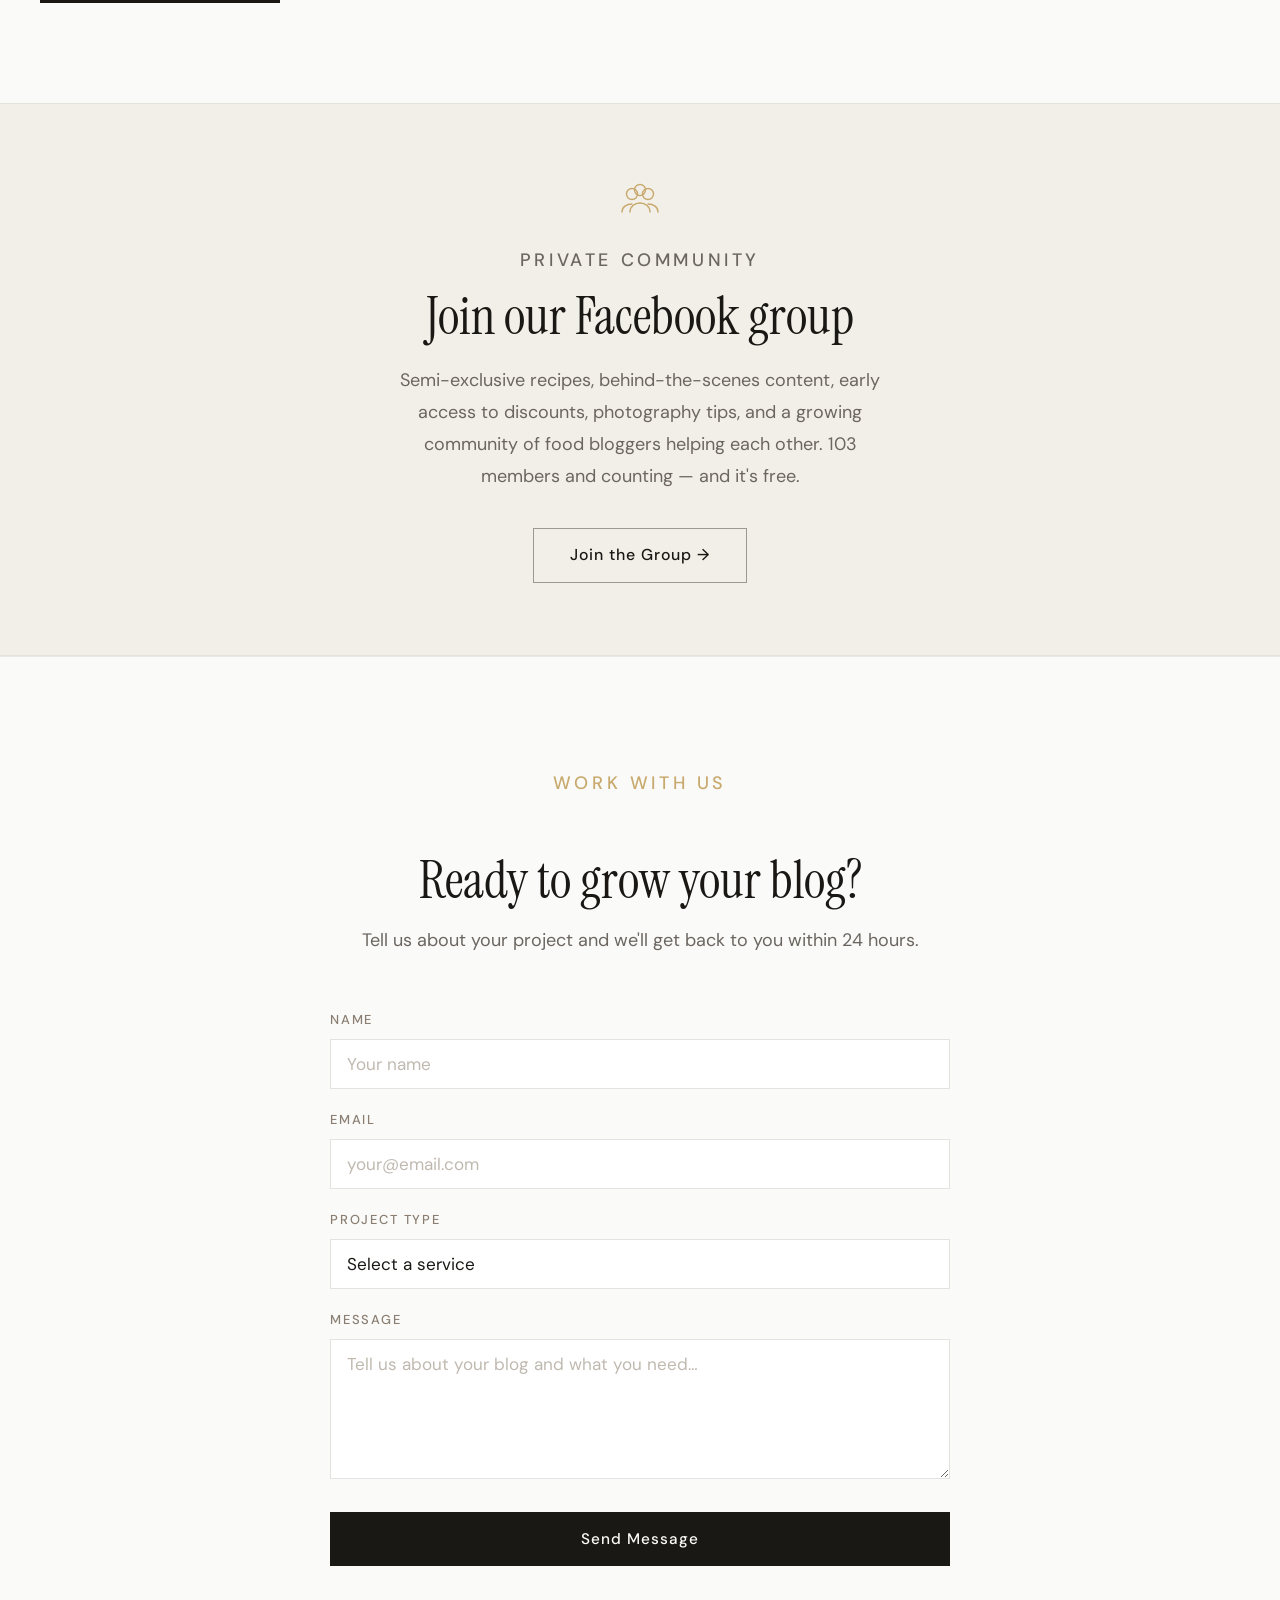
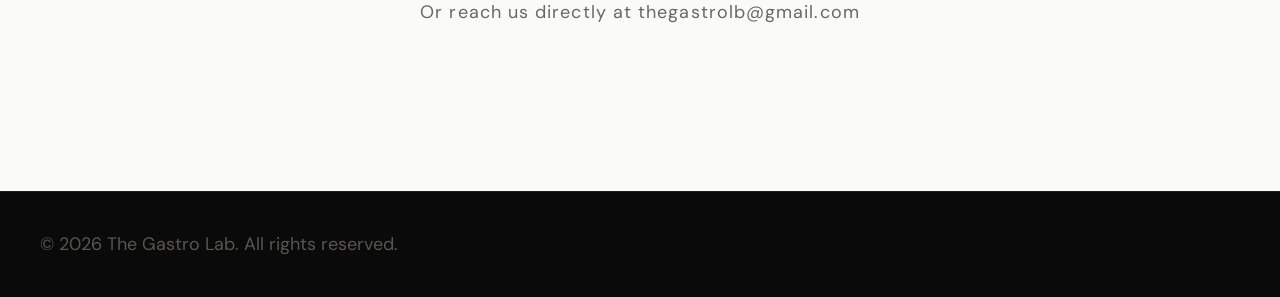
==== commit c314749a: "update Tue Apr 21 13:30:20 +07 2026" ====
--- a/index.html
+++ b/index.html
@@ -37,7 +37,7 @@
         <div class="hero-btns">
           <a href="services.html" class="btn btn-dark">See Our Services</a>
           <a href="#contact" class="btn btn-dark-outline">Get In Touch</a>
-          <a href="#portfolioStrip" class="btn btn-text-link">See Gallery →</a>
+          <a href="#portfolioStrip" class="btn btn-dark">See Gallery</a>
         </div>
       </div>
     </div>
--- a/styles-v3.css
+++ b/styles-v3.css
@@ -1184,3 +1184,15 @@
   html { font-size: 15px; }
   .nav-links a { font-size: 1.35rem; }
 }
+
+/* ── DESKTOP FONT SIZES (769px and up) ── */
+@media (min-width: 769px) {
+  h1                   { font-size: 72px !important; }
+  h2                   { font-size: 52px !important; }
+  h3                   { font-size: 26px !important; }
+  p                    { font-size: 18px !important; }
+  .svc-card p          { font-size: 16px !important; }
+  .svc-text > p        { font-size: 18px !important; }
+  .how-step p          { font-size: 18px !important; }
+  .nav-links a         { font-size: 17px !important; }
+}
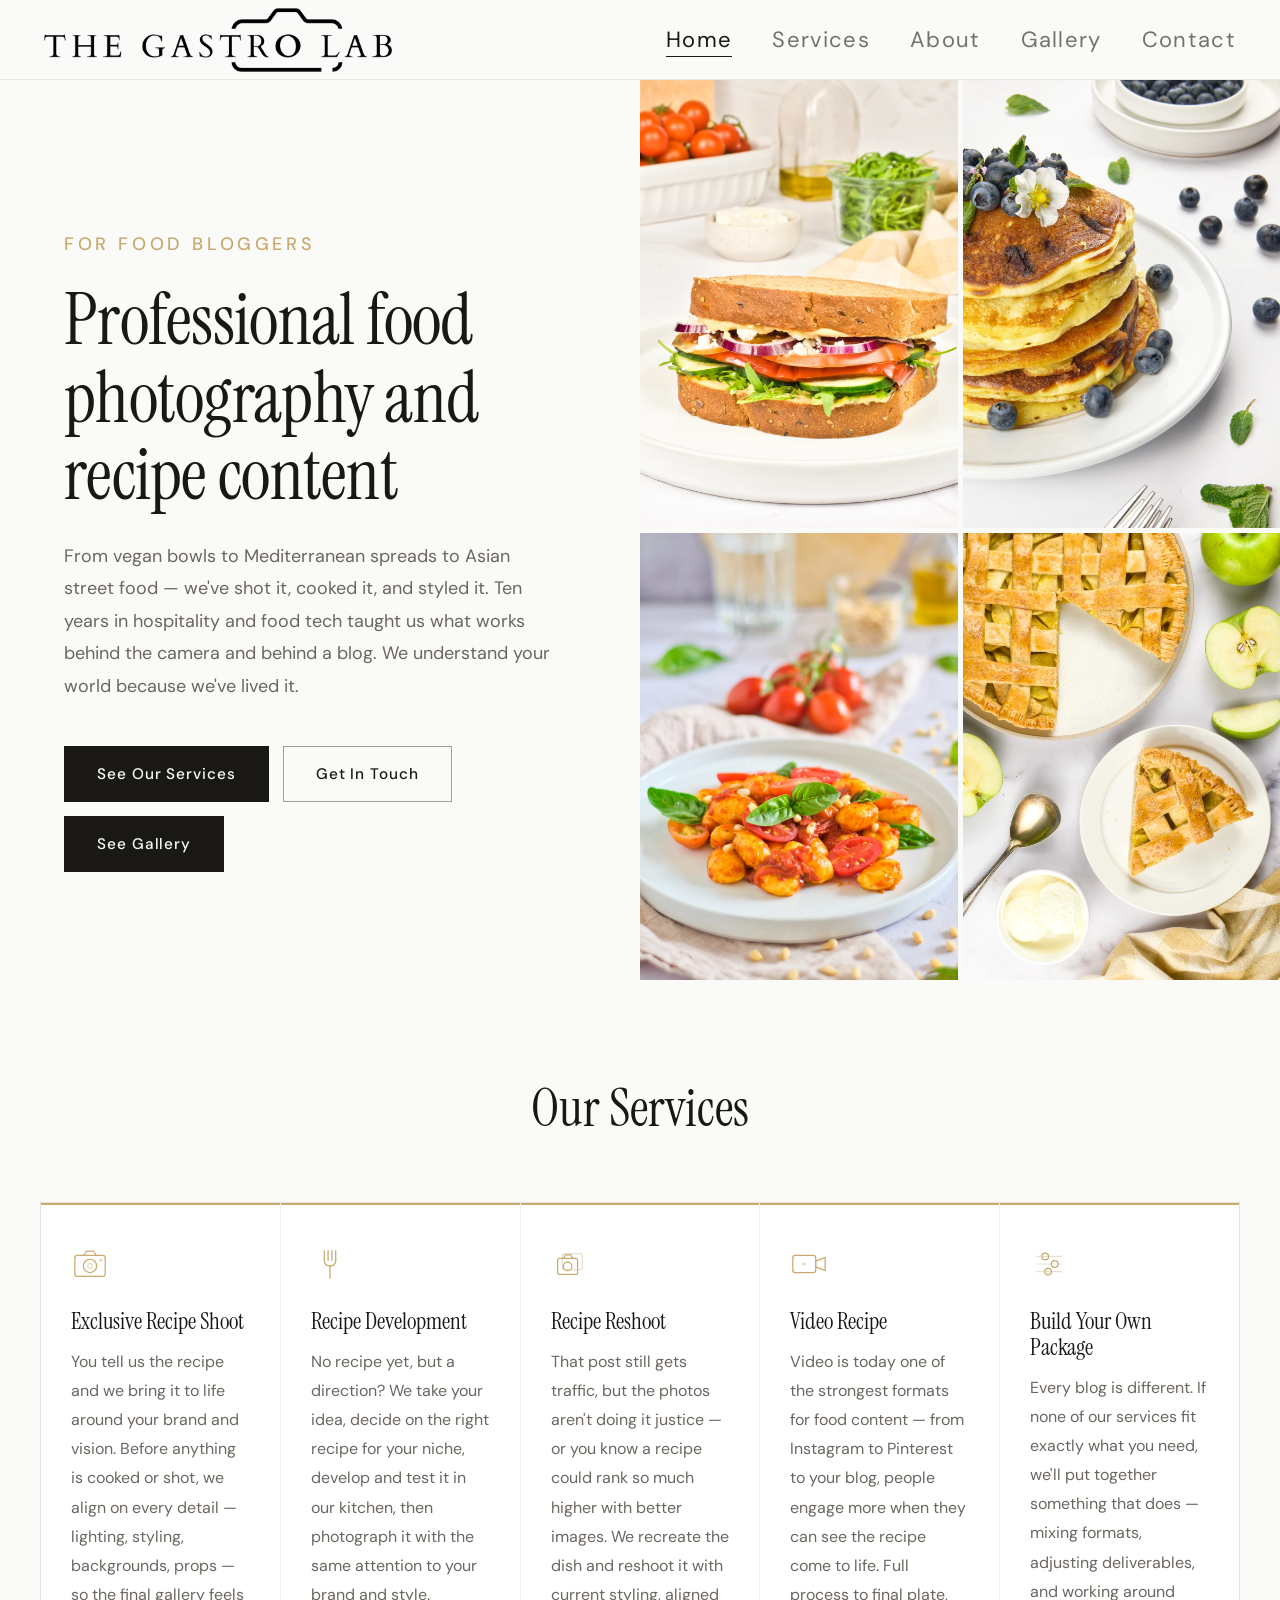
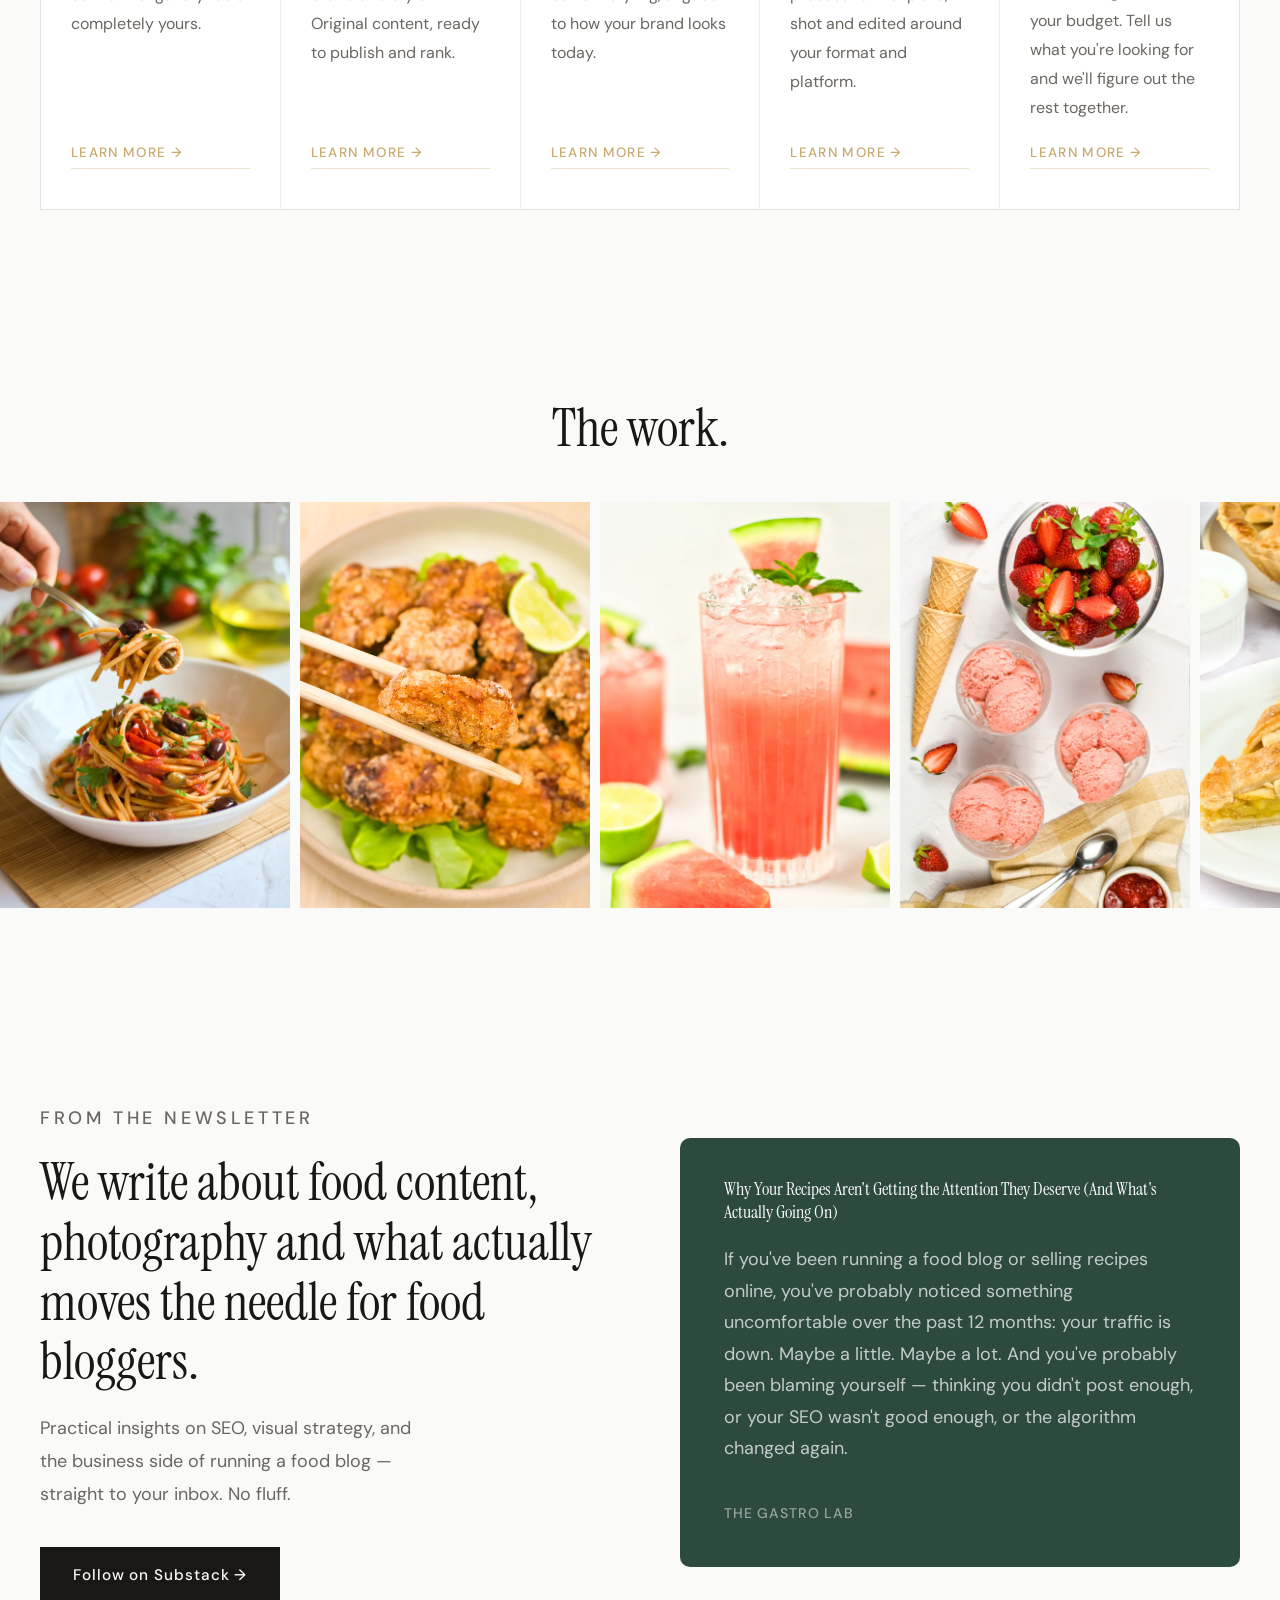
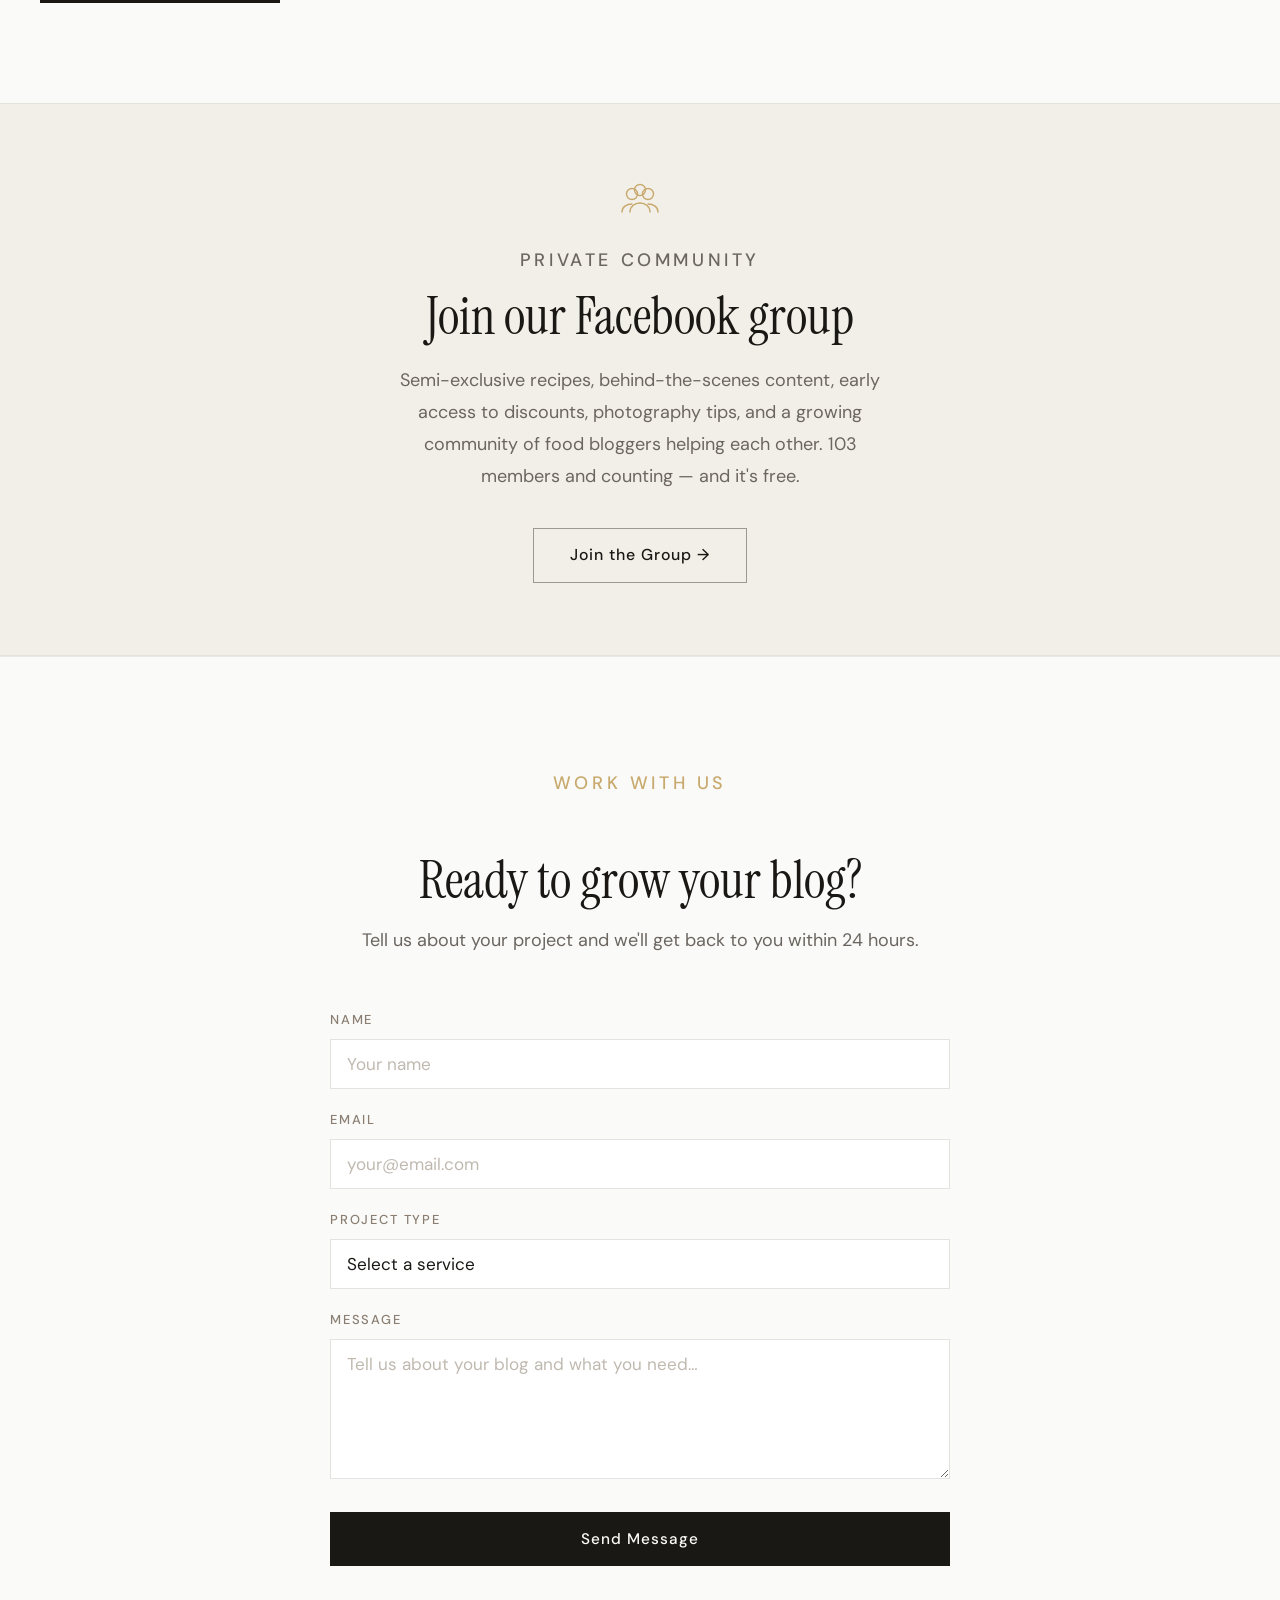
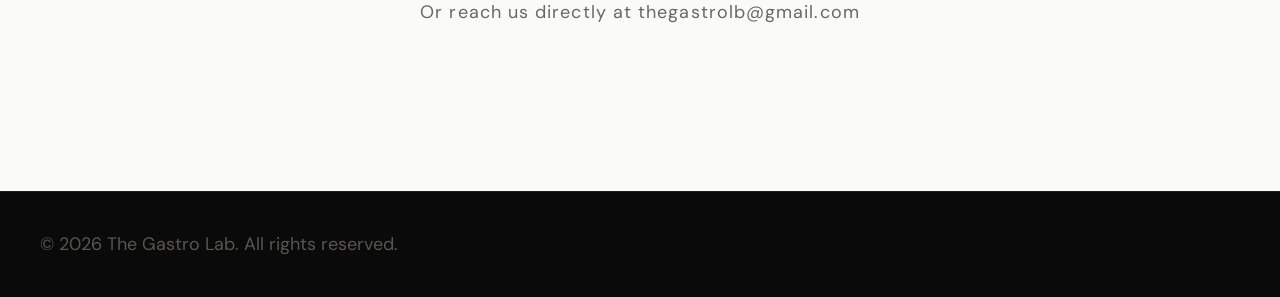
==== commit e5479717: "update Tue Apr 21 13:36:25 +07 2026" ====
--- a/index.html
+++ b/index.html
@@ -8,7 +8,7 @@
   <link rel="preconnect" href="https://fonts.googleapis.com">
   <link rel="preconnect" href="https://fonts.gstatic.com" crossorigin>
   <link href="https://fonts.googleapis.com/css2?family=Instrument+Serif:ital@0;1&family=DM+Sans:opsz,wght@9..40,300;9..40,400;9..40,500&display=swap" rel="stylesheet">
-  <link rel="stylesheet" href="styles-v3.css">
+  <link rel="stylesheet" href="styles-v4.css">
 </head>
 <body class="page-home">
 
--- a/styles-v4.css
+++ b/styles-v4.css
@@ -0,0 +1,1198 @@
+/* ============================================
+   THE GASTRO LAB — STYLESHEET
+   ============================================ */
+
+/* — VARIABLES — */
+:root {
+  --bg-primary:   #0a0a0a;
+  --bg-secondary: #111111;
+  --bg-card:      #161616;
+  --bg-card-h:    #1c1c1c;
+  --text:         #f5f0e8;
+  --text-muted:   #9a9485;
+  --text-dim:     #5a554f;
+  --gold:         #C8A96E;
+  --gold-light:   #d4b87a;
+  --gold-glow:    rgba(200,169,110,0.25);
+  --border:       rgba(200,169,110,0.12);
+  --border-mid:   rgba(200,169,110,0.3);
+  --overlay:      rgba(10,10,10,0.62);
+  --max-w:        1200px;
+  --ease:         0.28s ease;
+  --ease-slow:    0.55s ease;
+}
+
+/* — RESET — */
+*,*::before,*::after { box-sizing: border-box; margin: 0; padding: 0; }
+html { scroll-behavior: smooth; font-size: 18px; }
+body {
+  background: var(--bg-primary);
+  color: var(--text);
+  font-family: 'DM Sans', sans-serif;
+  line-height: 1.7;
+  -webkit-font-smoothing: antialiased;
+  overflow-x: hidden;
+}
+img { display: block; max-width: 100%; }
+a { color: inherit; text-decoration: none; }
+ul { list-style: none; }
+button { font-family: inherit; cursor: pointer; border: none; background: none; }
+
+/* — TYPOGRAPHY — */
+h1,h2,h3,h4 { font-family: 'Instrument Serif', serif; font-weight: 400; line-height: 1.12; }
+h1 { font-size: clamp(2.8rem, 6vw, 5.5rem); }
+h2 { font-size: clamp(2.2rem, 4vw, 4rem); }
+h3 { font-size: clamp(1.6rem, 3vw, 2.8rem); }
+h4 { font-size: clamp(1.2rem, 1.8vw, 1.7rem); }
+p  { color: var(--text-muted); line-height: 1.82; font-size: 1rem; }
+
+.label {
+  font-family: 'DM Sans', sans-serif;
+  font-size: 0.78rem;
+  font-weight: 500;
+  letter-spacing: 0.2em;
+  text-transform: uppercase;
+  color: var(--gold);
+}
+
+/* — LAYOUT — */
+.container { max-width: var(--max-w); margin: 0 auto; padding: 0 28px; }
+section { position: relative; }
+
+/* — NAVIGATION — */
+nav {
+  position: sticky;
+  top: 0;
+  z-index: 200;
+  padding: 0 44px;
+  height: 80px;
+  display: flex;
+  align-items: center;
+  justify-content: space-between;
+  background: var(--bg-primary);
+  border-bottom: 1px solid var(--border);
+  transition: background var(--ease), box-shadow var(--ease);
+}
+nav.scrolled {
+  box-shadow: 0 2px 24px rgba(0,0,0,0.18);
+}
+
+/* Light nav on homepage */
+body.page-home nav {
+  background: #fafaf8;
+  border-bottom-color: rgba(26,24,20,0.07);
+}
+body.page-home nav.scrolled {
+  box-shadow: 0 2px 16px rgba(26,24,20,0.07);
+}
+
+.nav-logo { z-index: 201; display: flex; align-items: center; }
+.nav-logo-img {
+  height: 64px;
+  width: auto;
+  display: block;
+  filter: brightness(0) invert(1);
+  transition: opacity var(--ease);
+}
+.nav-logo:hover .nav-logo-img { opacity: 0.75; }
+
+/* Homepage: logo is dark (black) on light background */
+body.page-home .nav-logo-img { filter: brightness(0); }
+
+.nav-links {
+  display: flex;
+  align-items: center;
+  gap: 40px;
+}
+.nav-links a {
+  font-size: 0.95rem;
+  font-weight: 400;
+  letter-spacing: 0.06em;
+  color: rgba(245,240,232,0.75);
+  transition: color var(--ease);
+  position: relative;
+}
+.nav-links a::after {
+  content: '';
+  position: absolute;
+  bottom: -3px; left: 0;
+  width: 0; height: 1px;
+  background: var(--gold);
+  transition: width var(--ease);
+}
+.nav-links a:hover,
+.nav-links a.active { color: var(--text); }
+.nav-links a:hover::after,
+.nav-links a.active::after { width: 100%; }
+
+/* Homepage nav links — dark text */
+body.page-home .nav-links a          { color: rgba(26,24,20,0.6); }
+body.page-home .nav-links a:hover,
+body.page-home .nav-links a.active   { color: #1a1814; }
+body.page-home .nav-links a::after   { background: #1a1814; }
+body.page-home .nav-toggle span      { background: #1a1814; }
+
+.nav-toggle {
+  display: none;
+  flex-direction: column;
+  gap: 5px;
+  z-index: 201;
+  padding: 4px;
+}
+.nav-toggle span {
+  display: block;
+  width: 22px; height: 1.5px;
+  background: var(--text);
+  transition: var(--ease);
+  transform-origin: center;
+}
+.nav-toggle.open span:nth-child(1) { transform: translateY(6.5px) rotate(45deg); }
+.nav-toggle.open span:nth-child(2) { opacity: 0; transform: scaleX(0); }
+.nav-toggle.open span:nth-child(3) { transform: translateY(-6.5px) rotate(-45deg); }
+
+/* — BUTTONS — */
+.btn {
+  display: inline-block;
+  padding: 14px 34px;
+  font-family: 'DM Sans', sans-serif;
+  font-size: 0.85rem;
+  font-weight: 500;
+  letter-spacing: 0.06em;
+  border: 1px solid transparent;
+  transition: all var(--ease);
+  cursor: pointer;
+  white-space: nowrap;
+}
+.btn-gold {
+  background: var(--gold);
+  color: var(--bg-primary);
+  border-color: var(--gold);
+}
+.btn-gold:hover {
+  background: var(--gold-light);
+  border-color: var(--gold-light);
+  box-shadow: 0 0 28px var(--gold-glow);
+}
+.btn-outline {
+  background: transparent;
+  color: var(--text);
+  border-color: rgba(245,240,232,0.35);
+}
+.btn-outline:hover {
+  border-color: var(--gold);
+  color: var(--gold);
+  box-shadow: 0 0 28px var(--gold-glow);
+}
+
+/* — FOOTER — */
+footer {
+  background: var(--bg-primary);
+  border-top: 1px solid var(--border);
+  padding: 36px 28px;
+}
+.footer-inner {
+  max-width: var(--max-w);
+  margin: 0 auto;
+  display: flex;
+  align-items: center;
+  justify-content: space-between;
+  flex-wrap: wrap;
+  gap: 12px;
+}
+.footer-copy { font-size: 0.78rem; color: var(--text-dim); }
+.footer-ig {
+  font-size: 0.78rem;
+  color: var(--text-muted);
+  letter-spacing: 0.04em;
+  transition: color var(--ease);
+}
+.footer-ig:hover { color: var(--gold); }
+
+/* — HERO — */
+.hero {
+  height: 100vh;
+  min-height: 620px;
+  display: flex;
+  align-items: center;
+  justify-content: center;
+  text-align: center;
+  overflow: hidden;
+}
+.hero--short  { height: 62vh; min-height: 420px; }
+.hero--medium { height: 74vh; min-height: 520px; }
+
+.hero-bg {
+  position: absolute;
+  inset: 0;
+  background: #1a1410 center/cover no-repeat;
+  z-index: 0;
+}
+.hero-overlay {
+  position: absolute;
+  inset: 0;
+  background: linear-gradient(
+    180deg,
+    rgba(10,10,10,0.38) 0%,
+    rgba(10,10,10,0.58) 50%,
+    rgba(10,10,10,0.82) 100%
+  );
+  z-index: 1;
+}
+/* Subtle film grain */
+.hero-overlay::after {
+  content: '';
+  position: absolute;
+  inset: 0;
+  background-image: url("data:image/svg+xml,%3Csvg viewBox='0 0 256 256' xmlns='http://www.w3.org/2000/svg'%3E%3Cfilter id='n'%3E%3CfeTurbulence type='fractalNoise' baseFrequency='0.9' numOctaves='4' stitchTiles='stitch'/%3E%3C/filter%3E%3Crect width='100%25' height='100%25' filter='url(%23n)' opacity='0.04'/%3E%3C/svg%3E");
+  background-size: 200px;
+  opacity: 0.35;
+  pointer-events: none;
+}
+.hero-content {
+  position: relative;
+  z-index: 2;
+  max-width: 820px;
+  padding: 0 28px;
+}
+.hero-content .label { margin-bottom: 22px; }
+.hero-content h1 { color: var(--text); margin-bottom: 22px; }
+.hero-subhead {
+  font-size: clamp(1rem, 2.2vw, 1.18rem);
+  color: rgba(245,240,232,0.72);
+  max-width: 560px;
+  margin: 0 auto 44px;
+  line-height: 1.72;
+}
+.hero-btns {
+  display: flex;
+  gap: 16px;
+  justify-content: center;
+  flex-wrap: wrap;
+}
+
+/* Hero animations */
+@keyframes fadeUp {
+  from { opacity: 0; transform: translateY(22px); }
+  to   { opacity: 1; transform: translateY(0); }
+}
+.hero-content .label   { animation: fadeUp 0.75s ease both; }
+.hero-content h1       { animation: fadeUp 0.75s ease 0.14s both; }
+.hero-subhead          { animation: fadeUp 0.75s ease 0.28s both; }
+.hero-btns             { animation: fadeUp 0.75s ease 0.42s both; }
+
+/* — HERO SPLIT (homepage) — */
+.hero-split {
+  display: grid;
+  grid-template-columns: 1fr 1fr;
+  background: #fafaf8;
+  height: 100vh;
+  min-height: 660px;
+  text-align: left;
+  align-items: stretch;
+}
+
+/* Override base hero flex centering for split layout */
+.hero-split .hero-left {
+  display: flex;
+  align-items: center;
+  padding: 120px 56px 80px 64px;
+  position: relative;
+}
+
+.hero-left-inner {
+  max-width: 500px;
+}
+
+.hero-split .hero-label {
+  color: var(--gold);
+  margin-bottom: 20px;
+  animation: fadeUp 0.7s ease both;
+}
+
+.hero-split .hero-headline {
+  color: #1a1814;
+  font-size: clamp(2.2rem, 4vw, 4rem);
+  line-height: 1.08;
+  letter-spacing: -0.01em;
+  margin-bottom: 26px;
+  animation: fadeUp 0.7s ease 0.12s both;
+}
+
+.hero-split .hero-subhead {
+  font-size: clamp(0.875rem, 1.4vw, 1rem);
+  color: #6b6660;
+  max-width: unset;
+  margin: 0 0 44px;
+  line-height: 1.8;
+  animation: fadeUp 0.7s ease 0.24s both;
+}
+
+.hero-split .hero-btns {
+  justify-content: flex-start;
+  align-items: center;
+  gap: 14px;
+  animation: fadeUp 0.7s ease 0.36s both;
+}
+
+/* Buttons for light hero */
+.btn-dark {
+  background: #1a1814;
+  color: #fafaf8;
+  border: 1px solid #1a1814;
+  padding: 14px 32px;
+  font-family: 'DM Sans', sans-serif;
+  font-size: 0.85rem;
+  font-weight: 500;
+  letter-spacing: 0.06em;
+  display: inline-block;
+  transition: background var(--ease), border-color var(--ease), box-shadow var(--ease);
+  white-space: nowrap;
+}
+.btn-dark:hover {
+  background: #2e2a25;
+  border-color: #2e2a25;
+  box-shadow: 0 6px 24px rgba(26,24,20,0.18);
+}
+
+.btn-dark-outline {
+  background: transparent;
+  color: #1a1814;
+  border: 1px solid rgba(26,24,20,0.4);
+  padding: 14px 32px;
+  font-family: 'DM Sans', sans-serif;
+  font-size: 0.85rem;
+  font-weight: 500;
+  letter-spacing: 0.06em;
+  display: inline-block;
+  transition: border-color var(--ease), color var(--ease);
+  white-space: nowrap;
+}
+.btn-dark-outline:hover {
+  border-color: #1a1814;
+  color: #1a1814;
+}
+
+.btn-text-link {
+  font-family: 'DM Sans', sans-serif;
+  font-size: 0.82rem;
+  font-weight: 500;
+  letter-spacing: 0.06em;
+  color: #8a7e72;
+  padding: 14px 4px;
+  border-bottom: 1px solid rgba(138,126,114,0.35);
+  display: inline-block;
+  transition: color var(--ease), border-color var(--ease);
+  white-space: nowrap;
+}
+.btn-text-link:hover {
+  color: #1a1814;
+  border-color: #1a1814;
+}
+
+/* Image grid — right side */
+.hero-right {
+  position: relative;
+  overflow: hidden;
+  height: 100%;
+}
+
+.hero-img-grid {
+  display: grid;
+  grid-template-columns: 1fr 1fr;
+  grid-template-rows: 1fr 1fr;
+  gap: 5px;
+  height: 100%;
+  width: 100%;
+  background: #fafaf8;
+}
+
+.hero-img-cell {
+  overflow: hidden;
+  background: #ede9e3;
+  animation: heroImgIn 0.9s ease calc(0.1s + var(--i) * 0.1s) both;
+}
+
+.hero-img-cell img {
+  width: 100%;
+  height: 100%;
+  object-fit: cover;
+  transition: transform 0.8s cubic-bezier(0.25, 0.46, 0.45, 0.94);
+  display: block;
+}
+.hero-img-cell:hover img { transform: scale(1.04); }
+
+@keyframes heroImgIn {
+  from { opacity: 0; transform: scale(1.04); }
+  to   { opacity: 1; transform: scale(1); }
+}
+
+/* Nav on light hero — keep text readable */
+
+/* — SECTION HEADER — */
+.section-header {
+  text-align: center;
+  margin-bottom: 64px;
+}
+.section-header .label { margin-bottom: 14px; }
+.section-header h2 { color: var(--text); }
+
+/* — SERVICES PREVIEW (index) — */
+.services-preview {
+  padding: 100px 28px;
+  background: var(--bg-secondary);
+}
+.services-grid {
+  max-width: var(--max-w);
+  margin: 0 auto;
+  display: grid;
+  grid-template-columns: repeat(4, 1fr);
+  gap: 1px;
+  background: var(--border);
+  border: 1px solid var(--border);
+}
+.svc-card {
+  background: var(--bg-card);
+  padding: 40px 30px;
+  border-top: 2px solid var(--gold);
+  display: flex;
+  flex-direction: column;
+  transition: background var(--ease), box-shadow var(--ease);
+}
+.svc-card:hover {
+  background: var(--bg-card-h);
+  box-shadow: inset 0 0 40px rgba(200,169,110,0.04), 0 0 40px rgba(200,169,110,0.06);
+}
+.svc-icon { width: 38px; height: 38px; color: var(--gold); margin-bottom: 26px; flex-shrink: 0; }
+.svc-card h4 { color: var(--text); margin-bottom: 12px; }
+.svc-card p  { font-size: 0.88rem; flex-grow: 1; margin-bottom: 20px; }
+.svc-card-link {
+  display: inline-block;
+  font-size: 0.75rem;
+  font-weight: 500;
+  letter-spacing: 0.1em;
+  text-transform: uppercase;
+  color: var(--gold);
+  border-bottom: 1px solid rgba(200,169,110,0.35);
+  padding-bottom: 3px;
+  margin-top: auto;
+  transition: border-color var(--ease), letter-spacing var(--ease);
+}
+.svc-card-link:hover {
+  border-color: var(--gold);
+  letter-spacing: 0.16em;
+}
+body.page-home .svc-card-link { color: var(--gold); border-bottom-color: rgba(200,169,110,0.35); }
+.svc-price {
+  font-size: 0.72rem;
+  font-weight: 600;
+  letter-spacing: 0.12em;
+  text-transform: uppercase;
+  color: var(--gold);
+  border-top: 1px solid var(--border);
+  padding-top: 20px;
+  margin-top: auto;
+}
+
+/* — PORTFOLIO STRIP — */
+.portfolio-section {
+  padding: 90px 0;
+  background: var(--bg-primary);
+}
+.portfolio-section .section-header { padding: 0 28px; margin-bottom: 44px; }
+.portfolio-strip {
+  display: flex;
+  gap: 10px;
+  overflow-x: auto;
+  scroll-snap-type: x mandatory;
+  scrollbar-width: none;
+  -ms-overflow-style: none;
+  padding: 0 28px 4px;
+  cursor: grab;
+  touch-action: pan-x;
+  -webkit-overflow-scrolling: touch;
+}
+.portfolio-strip::-webkit-scrollbar { display: none; }
+.portfolio-strip.dragging { cursor: grabbing; user-select: none; }
+.portfolio-item {
+  flex: 0 0 auto;
+  width: 290px;
+  height: 406px;
+  scroll-snap-align: start;
+  overflow: hidden;
+  background: var(--bg-card);
+}
+.portfolio-item img {
+  width: 100%; height: 100%;
+  object-fit: cover;
+  transition: transform var(--ease-slow);
+}
+.portfolio-item:hover img { transform: scale(1.05); }
+
+/* — BLOG / SUBSTACK SECTION — */
+.blog-section {
+  padding: 100px 28px;
+  background: var(--bg-secondary);
+}
+.blog-grid {
+  max-width: var(--max-w);
+  margin: 0 auto;
+  display: grid;
+  grid-template-columns: repeat(3,1fr);
+  gap: 24px;
+}
+.blog-card {
+  background: var(--bg-card);
+  border: 1px solid var(--border);
+  overflow: hidden;
+  transition: border-color var(--ease), box-shadow var(--ease), transform var(--ease);
+}
+.blog-card:hover {
+  border-color: var(--border-mid);
+  box-shadow: 0 12px 40px rgba(0,0,0,0.4);
+  transform: translateY(-5px);
+}
+.blog-img {
+  height: 210px;
+  overflow: hidden;
+  background: var(--bg-card);
+}
+.blog-img img { width: 100%; height: 100%; object-fit: cover; transition: transform var(--ease-slow); }
+.blog-card:hover .blog-img img { transform: scale(1.05); }
+.blog-body { padding: 26px; }
+.blog-body .label { margin-bottom: 10px; }
+.blog-body h4 { color: var(--text); margin-bottom: 12px; line-height: 1.4; }
+.blog-body p  { font-size: 0.875rem; margin-bottom: 22px; }
+.read-more {
+  font-size: 0.82rem;
+  font-weight: 500;
+  color: var(--gold);
+  letter-spacing: 0.04em;
+  transition: letter-spacing var(--ease);
+}
+.read-more:hover { letter-spacing: 0.1em; }
+
+/* — CONTACT SECTION — */
+.contact-section {
+  padding: 110px 28px;
+  background: var(--bg-primary);
+  border-top: 1px solid var(--border);
+}
+.contact-wrap {
+  max-width: 620px;
+  margin: 0 auto;
+  text-align: center;
+}
+.contact-wrap h2  { color: var(--text); margin-bottom: 14px; }
+.contact-wrap > p { margin-bottom: 52px; }
+.contact-form { text-align: left; }
+.form-row { margin-bottom: 20px; }
+.form-row label {
+  display: block;
+  font-size: 0.72rem;
+  font-weight: 500;
+  letter-spacing: 0.14em;
+  text-transform: uppercase;
+  color: var(--text-muted);
+  margin-bottom: 8px;
+}
+.form-row input,
+.form-row select,
+.form-row textarea {
+  width: 100%;
+  background: var(--bg-card);
+  border: 1px solid var(--border);
+  color: var(--text);
+  font-family: 'DM Sans', sans-serif;
+  font-size: 0.95rem;
+  padding: 13px 16px;
+  outline: none;
+  -webkit-appearance: none;
+  transition: border-color var(--ease), box-shadow var(--ease);
+}
+.form-row input::placeholder,
+.form-row textarea::placeholder { color: var(--text-dim); }
+.form-row input:focus,
+.form-row select:focus,
+.form-row textarea:focus {
+  border-color: var(--gold);
+  box-shadow: 0 0 0 3px var(--gold-glow);
+}
+.form-row select {
+  cursor: pointer;
+  background-image: url("data:image/svg+xml,%3Csvg xmlns='http://www.w3.org/2000/svg' width='12' height='7' viewBox='0 0 12 7'%3E%3Cpath d='M1 1l5 5 5-5' stroke='%23C8A96E' stroke-width='1.5' fill='none' stroke-linecap='round' stroke-linejoin='round'/%3E%3C/svg%3E");
+  background-repeat: no-repeat;
+  background-position: right 16px center;
+  padding-right: 44px;
+}
+.form-row select option { background: var(--bg-card); }
+.form-row textarea { resize: vertical; min-height: 140px; }
+.btn-submit { width: 100%; padding: 16px; margin-top: 4px; }
+.contact-email {
+  margin-top: 30px;
+  font-size: 0.78rem;
+  color: var(--text-dim);
+  letter-spacing: 0.06em;
+}
+
+/* — ABOUT INTRO — */
+.about-intro {
+  padding: 110px 28px;
+  background: var(--bg-primary);
+}
+.about-grid {
+  max-width: var(--max-w);
+  margin: 0 auto;
+  display: grid;
+  grid-template-columns: 1fr 1fr;
+  gap: 88px;
+  align-items: center;
+}
+.about-img-wrap { position: relative; }
+.about-img-wrap img { width: 100%; aspect-ratio: 3/4; object-fit: cover; }
+.about-img-wrap::after {
+  content: '';
+  position: absolute;
+  bottom: -18px; right: -18px;
+  width: 70%; height: 70%;
+  border: 1px solid var(--border);
+  z-index: -1;
+  pointer-events: none;
+}
+.about-text .label { margin-bottom: 14px; }
+.about-text h3  { color: var(--text); margin-bottom: 24px; }
+.about-text p   { font-size: 1.04rem; line-height: 1.82; }
+
+/* — EXPERIENCE SECTION (about) — */
+.experience-section {
+  padding: 100px 28px;
+  background: var(--bg-secondary);
+}
+.exp-grid {
+  max-width: var(--max-w);
+  margin: 0 auto;
+  display: grid;
+  grid-template-columns: repeat(3,1fr);
+  gap: 32px;
+}
+.exp-item {
+  padding: 44px 36px;
+  border: 1px solid var(--border);
+  transition: border-color var(--ease), box-shadow var(--ease);
+}
+.exp-item:hover {
+  border-color: var(--border-mid);
+  box-shadow: 0 0 40px rgba(200,169,110,0.06);
+}
+.exp-num {
+  font-family: 'Instrument Serif', serif;
+  font-size: 3.2rem;
+  color: var(--gold);
+  opacity: 0.75;
+  line-height: 1;
+  margin-bottom: 18px;
+}
+.exp-item h4 { color: var(--text); margin-bottom: 12px; }
+
+/* — SERVICES PAGE: service sections — */
+.service-section {
+  padding: 100px 0;
+  border-bottom: 1px solid var(--border);
+  background: var(--bg-primary);
+}
+.service-section:nth-child(even) { background: var(--bg-secondary); }
+.service-layout {
+  max-width: var(--max-w);
+  margin: 0 auto;
+  padding: 0 28px;
+  display: grid;
+  grid-template-columns: 1fr 1fr;
+  gap: 88px;
+  align-items: center;
+}
+.service-layout--rev .svc-img  { order: 2; }
+.service-layout--rev .svc-text { order: 1; }
+
+.svc-img {
+  overflow: hidden;
+  background: var(--bg-card);
+}
+.svc-img img {
+  width: 100%;
+  aspect-ratio: 4/5;
+  object-fit: cover;
+  transition: transform var(--ease-slow);
+}
+.svc-img:hover img { transform: scale(1.03); }
+
+.svc-badge {
+  display: inline-block;
+  font-size: 0.68rem;
+  font-weight: 600;
+  letter-spacing: 0.16em;
+  text-transform: uppercase;
+  color: var(--bg-primary);
+  background: var(--gold);
+  padding: 5px 12px;
+  margin-bottom: 16px;
+}
+.svc-text .label { margin-bottom: 8px; }
+.svc-text h3  { color: var(--text); margin-bottom: 22px; }
+.svc-text > p { font-size: 1.04rem; line-height: 1.82; margin-bottom: 36px; }
+.svc-includes-label {
+  font-size: 0.72rem;
+  font-weight: 500;
+  letter-spacing: 0.14em;
+  text-transform: uppercase;
+  color: var(--text-muted);
+  margin-bottom: 12px;
+}
+body.page-services .svc-includes-label { color: #8a7e72; }
+.svc-includes { margin-bottom: 36px; }
+.svc-includes li {
+  font-size: 0.875rem;
+  color: var(--text-muted);
+  padding: 9px 0;
+  border-bottom: 1px solid rgba(200,169,110,0.07);
+  display: flex;
+  align-items: center;
+  gap: 12px;
+}
+.svc-includes li::before {
+  content: '';
+  width: 18px; height: 1px;
+  background: var(--gold);
+  flex-shrink: 0;
+}
+.svc-price-tag {
+  font-size: 0.82rem;
+  font-weight: 600;
+  letter-spacing: 0.14em;
+  text-transform: uppercase;
+  color: var(--gold);
+  padding: 20px 0;
+  border-top: 1px solid var(--border);
+  border-bottom: 1px solid var(--border);
+}
+
+/* ============================================
+   SERVICES PAGE LIGHT THEME (body.page-services)
+   ============================================ */
+body.page-services { background: #fafaf8; }
+
+body.page-services .svc-intro-section,
+body.page-services .service-section,
+body.page-services .how-section { background: #fafaf8; }
+
+body.page-services .service-section:nth-child(even) { background: #f2efe9; }
+
+/* Intro text */
+body.page-services .svc-intro-lead  { color: #1a1814; }
+body.page-services .svc-intro-sub   { color: #6b6660; }
+
+/* Service layout text */
+body.page-services .svc-text .label { color: var(--gold); }
+body.page-services .svc-text h3     { color: #1a1814; }
+body.page-services .svc-text > p    { color: #6b6660; }
+body.page-services .svc-includes li { color: #6b6660; border-bottom-color: rgba(26,24,20,0.06); }
+body.page-services .svc-includes li::before { background: var(--gold); }
+body.page-services .svc-best-for    { color: #6b6660; }
+body.page-services .svc-best-for strong { color: #1a1814; }
+body.page-services .svc-badge       { background: var(--gold); color: #1a1814; }
+
+/* How it works */
+body.page-services .section-header h2  { color: #1a1814; }
+body.page-services .section-header .label { color: var(--gold); }
+body.page-services .how-grid           { background: rgba(26,24,20,0.05); border-color: rgba(26,24,20,0.05); }
+body.page-services .how-step           { background: #ffffff; }
+body.page-services .how-num            { color: var(--gold); opacity: 0.5; }
+body.page-services .how-step h4        { color: #1a1814; }
+body.page-services .how-step p         { color: #6b6660; }
+
+/* CTA - keep dark for contrast */
+body.page-services .cta-section { background: #1a1814; border-top-color: transparent; }
+body.page-services .cta-section .label { color: var(--gold); }
+body.page-services .cta-section h2  { color: #fafaf8; }
+body.page-services .cta-body        { color: rgba(250,250,248,0.65); margin-bottom: 44px; }
+.cta-btns { display: flex; gap: 16px; justify-content: center; flex-wrap: wrap; }
+.cta-body { font-size: 1.05rem; line-height: 1.75; max-width: 480px; margin: 0 auto 44px; }
+
+/* — SERVICES PAGE INTRO — */
+.svc-intro-section {
+  padding: 56px 28px 48px;
+  background: var(--bg-primary);
+  border-bottom: 1px solid var(--border);
+}
+.svc-intro-inner {
+  max-width: 760px;
+  margin: 0 auto;
+  text-align: center;
+}
+.svc-intro-lead {
+  font-family: 'Instrument Serif', serif;
+  font-size: clamp(1.25rem, 2.2vw, 1.7rem);
+  color: var(--text);
+  line-height: 1.5;
+  margin-bottom: 20px;
+}
+.svc-intro-sub {
+  font-size: 1rem;
+  color: var(--text-muted);
+  line-height: 1.75;
+}
+
+/* Best for line */
+.svc-best-for {
+  font-size: 0.875rem;
+  color: var(--text-muted);
+  border-left: 2px solid var(--gold);
+  padding-left: 14px;
+  margin-bottom: 32px;
+  line-height: 1.6;
+}
+.svc-best-for strong { color: var(--text); font-weight: 500; }
+
+/* Remove price tags on services page */
+.svc-price-tag { display: none; }
+
+/* — HOW IT WORKS — */
+.how-section {
+  padding: 100px 28px;
+  background: var(--bg-secondary);
+}
+.how-grid {
+  max-width: var(--max-w);
+  margin: 60px auto 0;
+  display: grid;
+  grid-template-columns: repeat(4,1fr);
+  gap: 1px;
+  background: var(--border);
+  border: 1px solid var(--border);
+}
+.how-step {
+  background: var(--bg-card);
+  padding: 44px 32px;
+}
+.how-num {
+  font-family: 'Instrument Serif', serif;
+  font-size: 4.5rem;
+  color: var(--gold);
+  opacity: 0.22;
+  line-height: 1;
+  margin-bottom: 24px;
+}
+.how-step h4 { color: var(--text); font-size: 1.1rem; margin-bottom: 12px; }
+.how-step p  { font-size: 0.875rem; }
+
+/* — CTA SECTION — */
+.cta-section {
+  padding: 130px 28px;
+  background: var(--bg-primary);
+  border-top: 1px solid var(--border);
+  text-align: center;
+}
+.cta-section h2 { color: var(--text); margin-bottom: 44px; }
+
+/* — SUBSTACK SECTION — */
+.substack-section {
+  padding: 100px 28px;
+  background: #fafaf8;
+}
+.substack-inner {
+  max-width: var(--max-w);
+  margin: 0 auto;
+  display: grid;
+  grid-template-columns: 1fr 1fr;
+  gap: 80px;
+  align-items: center;
+}
+.substack-text .label { margin-bottom: 18px; }
+.substack-text h2 {
+  color: #1a1814;
+  font-size: clamp(1.7rem, 3vw, 2.8rem);
+  margin-bottom: 20px;
+  line-height: 1.15;
+}
+.substack-text > p {
+  color: #6b6660;
+  font-size: 1rem;
+  margin-bottom: 36px;
+  max-width: 400px;
+}
+
+/* Substack post card — matches the dark green aesthetic */
+.substack-card {
+  display: block;
+  background: #2d4a3e;
+  border-radius: 10px;
+  padding: 40px 44px;
+  text-decoration: none;
+  transition: transform 0.28s ease, box-shadow 0.28s ease;
+}
+.substack-card:hover {
+  transform: translateY(-4px);
+  box-shadow: 0 20px 60px rgba(45,74,62,0.22);
+}
+.substack-card-title {
+  font-family: 'Instrument Serif', serif;
+  font-size: clamp(1.2rem, 2vw, 1.55rem);
+  color: #ffffff;
+  line-height: 1.3;
+  margin-bottom: 20px;
+}
+.substack-card-excerpt {
+  font-size: 0.9rem;
+  color: rgba(255,255,255,0.72);
+  line-height: 1.75;
+  margin-bottom: 32px;
+}
+.substack-card-byline {
+  font-size: 0.78rem;
+  font-weight: 500;
+  letter-spacing: 0.06em;
+  color: rgba(255,255,255,0.5);
+  text-transform: uppercase;
+}
+
+/* — COMMUNITY SECTION — */
+.community-section {
+  padding: 72px 28px;
+  background: #f2efe9;
+  border-top: 1px solid rgba(26,24,20,0.06);
+  border-bottom: 1px solid rgba(26,24,20,0.06);
+  text-align: center;
+}
+.community-inner {
+  max-width: 580px;
+  margin: 0 auto;
+  display: flex;
+  flex-direction: column;
+  align-items: center;
+  gap: 0;
+}
+.community-icon {
+  width: 48px;
+  height: 48px;
+  color: var(--gold);
+  margin-bottom: 20px;
+}
+.community-section .label { margin-bottom: 12px; }
+.community-section h2 {
+  color: #1a1814;
+  font-size: clamp(1.6rem, 3vw, 2.4rem);
+  margin-bottom: 18px;
+}
+.community-section p {
+  color: #6b6660;
+  font-size: 0.97rem;
+  line-height: 1.78;
+  max-width: 480px;
+  margin-bottom: 36px;
+}
+.community-btn {
+  font-size: 0.88rem;
+  padding: 13px 36px;
+}
+
+/* ============================================
+   HOMEPAGE LIGHT THEME  (body.page-home)
+   ============================================ */
+
+body.page-home .services-preview,
+body.page-home .portfolio-section,
+body.page-home .blog-section { background: #fafaf8; }
+
+body.page-home .contact-section {
+  background: #fafaf8;
+  border-top-color: rgba(26,24,20,0.07);
+}
+
+/* Section headers */
+body.page-home .section-header h2    { color: #1a1814; }
+body.page-home .section-header .label { color: var(--gold); }
+
+/* Services — 5 columns, white cards */
+body.page-home .services-grid {
+  grid-template-columns: repeat(5, 1fr);
+  background: rgba(26,24,20,0.05);
+  border-color: rgba(26,24,20,0.05);
+}
+body.page-home .svc-card {
+  background: #ffffff;
+  border-top: 2px solid var(--gold);
+}
+body.page-home .svc-card:hover {
+  background: #faf7f2;
+  box-shadow: 0 10px 40px rgba(26,24,20,0.06);
+}
+body.page-home .svc-card h4  { color: #1a1814; }
+body.page-home .svc-card p   { color: #6b6660; }
+body.page-home .svc-icon     { color: var(--gold); }
+body.page-home .svc-price    { display: none; }
+
+/* Portfolio strip */
+body.page-home .portfolio-section .section-header h2 { color: #1a1814; }
+body.page-home .portfolio-item { background: #e8e4df; }
+
+/* Blog cards */
+body.page-home .blog-card {
+  background: #ffffff;
+  border-color: rgba(26,24,20,0.06);
+}
+body.page-home .blog-card:hover {
+  border-color: rgba(26,24,20,0.14);
+  box-shadow: 0 8px 32px rgba(26,24,20,0.07);
+}
+body.page-home .blog-img         { background: #ede9e3; }
+body.page-home .blog-body h4     { color: #1a1814; }
+body.page-home .blog-body p      { color: #6b6660; }
+body.page-home .blog-body .label { color: var(--gold); }
+
+/* Contact form */
+body.page-home .contact-wrap h2   { color: #1a1814; }
+body.page-home .contact-wrap > p  { color: #6b6660; }
+body.page-home .contact-section .label { color: var(--gold); }
+body.page-home .form-row label    { color: #8a7e72; }
+body.page-home .form-row input,
+body.page-home .form-row select,
+body.page-home .form-row textarea {
+  background: #ffffff;
+  border-color: rgba(26,24,20,0.12);
+  color: #1a1814;
+}
+body.page-home .form-row input::placeholder,
+body.page-home .form-row textarea::placeholder { color: #c0b9b0; }
+body.page-home .form-row select option { background: #ffffff; color: #1a1814; }
+body.page-home .form-row input:focus,
+body.page-home .form-row select:focus,
+body.page-home .form-row textarea:focus {
+  border-color: var(--gold);
+  box-shadow: 0 0 0 3px rgba(200,169,110,0.13);
+}
+body.page-home .btn-submit {
+  background: #1a1814;
+  color: #fafaf8;
+  border-color: #1a1814;
+}
+body.page-home .btn-submit:hover {
+  background: #2e2a25;
+  border-color: #2e2a25;
+  box-shadow: 0 4px 20px rgba(26,24,20,0.18);
+}
+body.page-home .contact-email { color: #aaa49c; }
+
+/* — RESPONSIVE — */
+@media (max-width: 1100px) {
+  .hero-split .hero-left { padding: 120px 40px 80px 44px; }
+}
+
+@media (max-width: 1024px) {
+  .services-grid { grid-template-columns: repeat(2,1fr); }
+  .how-grid      { grid-template-columns: repeat(2,1fr); }
+  .service-layout,
+  .about-grid    { gap: 52px; }
+  body.page-home .services-grid { grid-template-columns: repeat(3, 1fr); }
+}
+
+@media (max-width: 768px) {
+  nav { padding: 0 24px; height: 68px; }
+
+  .nav-toggle { display: flex; }
+  .nav-links {
+    display: none;
+    position: fixed;
+    inset: 0;
+    background: rgba(10,10,10,0.97);
+    flex-direction: column;
+    align-items: center;
+    justify-content: center;
+    gap: 44px;
+    z-index: 200;
+  }
+  .nav-links.open { display: flex; }
+  .nav-links a { font-size: 1.35rem; }
+
+  /* Always show light text in the open mobile overlay, regardless of page theme */
+  .nav-links.open a                        { color: rgba(245,240,232,0.85) !important; }
+  .nav-links.open a:hover,
+  .nav-links.open a.active                 { color: #ffffff !important; }
+
+  body.page-home .services-grid { grid-template-columns: repeat(2, 1fr); }
+
+  /* Hero split stacks on mobile */
+  .hero-split {
+    grid-template-columns: 1fr;
+    grid-template-rows: auto auto;
+    height: auto;
+    min-height: unset;
+  }
+  .hero-split .hero-left {
+    padding: 110px 28px 52px;
+    order: 1;
+  }
+  .hero-left-inner { max-width: 100%; }
+  .hero-right {
+    order: 2;
+    height: 70vw;
+    min-height: 320px;
+  }
+  .hero-split .hero-btns { gap: 12px; }
+
+  .services-grid    { grid-template-columns: 1fr; }
+  .blog-grid        { grid-template-columns: 1fr; }
+  .exp-grid         { grid-template-columns: 1fr; }
+  .about-grid       { grid-template-columns: 1fr; gap: 44px; }
+  .about-img-wrap::after { display: none; }
+
+  .service-layout {
+    grid-template-columns: 1fr;
+    gap: 40px;
+    padding: 0 20px;
+  }
+  .service-layout--rev .svc-img  { order: unset; }
+  .service-layout--rev .svc-text { order: unset; }
+
+  .how-grid { grid-template-columns: 1fr; }
+
+  .footer-inner { flex-direction: column; text-align: center; }
+  .portfolio-item { width: 240px; height: 336px; }
+
+  .substack-inner { grid-template-columns: 1fr; gap: 44px; }
+  .substack-card { padding: 32px; }
+
+  .services-preview,
+  .portfolio-section,
+  .substack-section,
+  .contact-section,
+  .about-intro,
+  .experience-section,
+  .service-section,
+  .how-section,
+  .cta-section { padding-top: 64px; padding-bottom: 64px; }
+}
+
+@media (max-width: 480px) {
+  body.page-home .services-grid { grid-template-columns: 1fr; }
+  .hero-btns { flex-direction: column; align-items: flex-start; }
+  .hero-split .hero-btns { align-items: flex-start; }
+  .btn { width: 100%; text-align: center; }
+  .btn-dark, .btn-dark-outline { width: 100%; text-align: center; }
+  .btn-text-link { width: auto; }
+}
+
+/* ── MOBILE SCALE-DOWN (base sizes are desktop-first) ── */
+@media (max-width: 768px) {
+  html { font-size: 15px; }
+  .nav-links a { font-size: 1.35rem; }
+}
+
+/* ── DESKTOP FONT SIZES (769px and up) ── */
+@media (min-width: 769px) {
+  h1                   { font-size: 72px !important; }
+  h2                   { font-size: 52px !important; }
+  h3                   { font-size: 26px !important; }
+  p                    { font-size: 18px !important; }
+  .svc-card p          { font-size: 16px !important; }
+  .svc-text > p        { font-size: 18px !important; }
+  .how-step p          { font-size: 18px !important; }
+  .nav-links a         { font-size: 22px !important; }
+}
